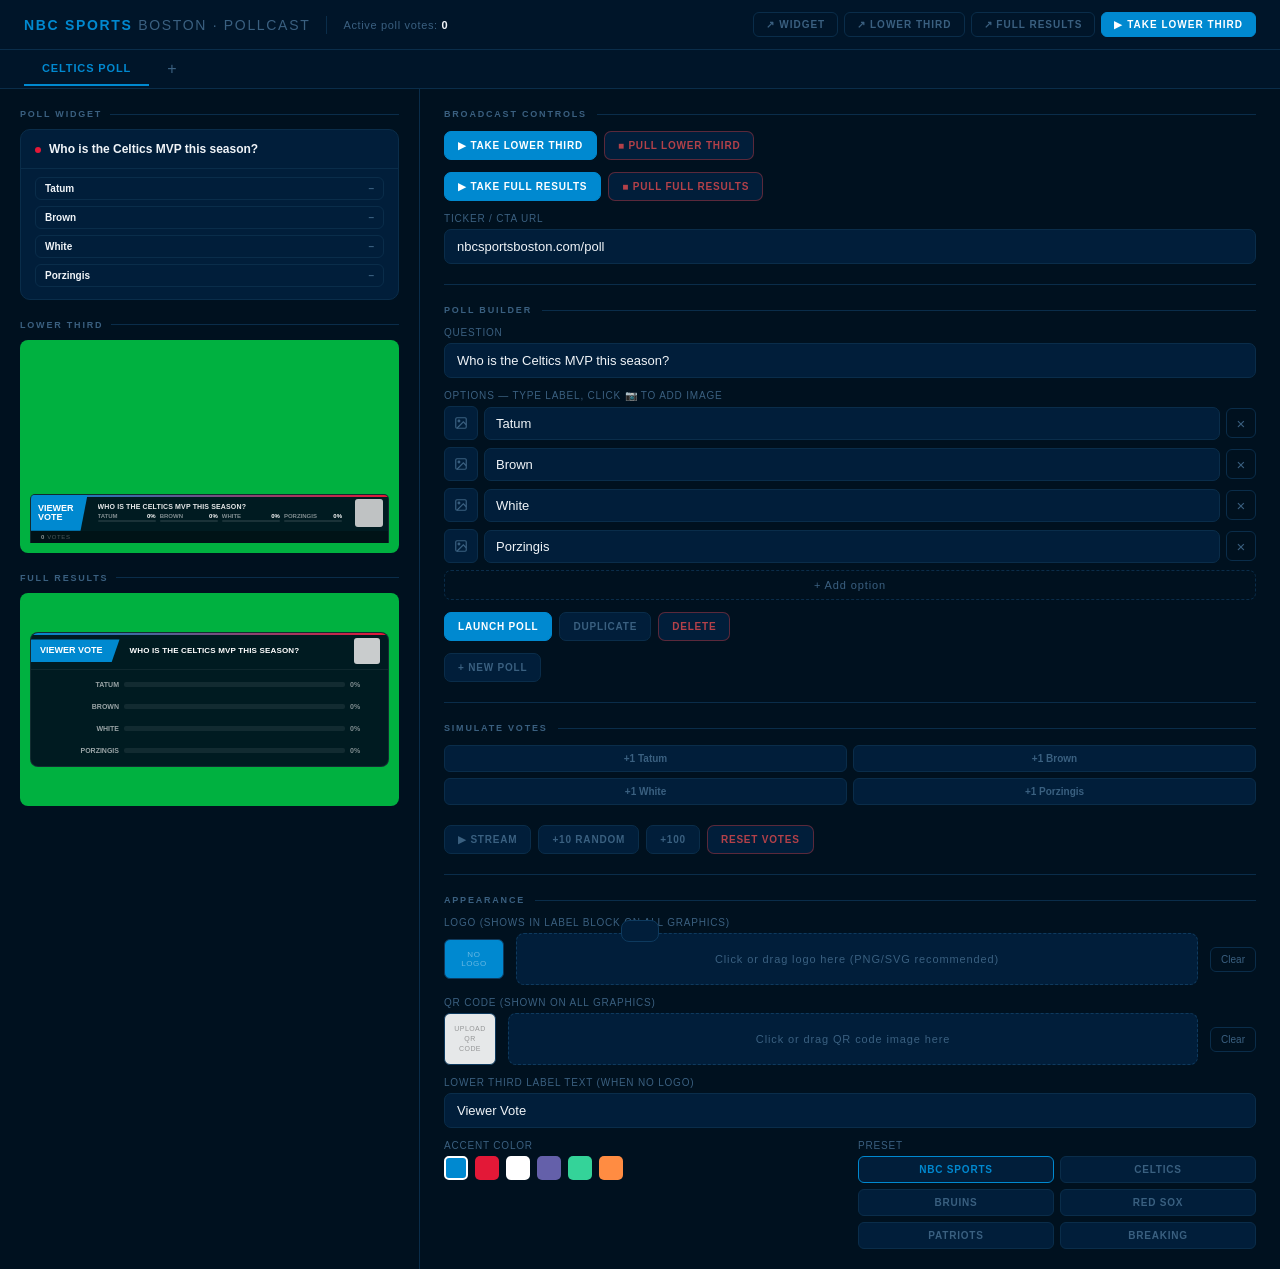
==== index.html @ 7dc041df "Add files via upload" ====
<!DOCTYPE html>
<html lang="en">
<head>
<meta charset="UTF-8">
<meta name="viewport" content="width=device-width, initial-scale=1.0">
<title>NBC Sports Boston — PollCast</title>
<link rel="stylesheet" href="https://use.typekit.net/hpr7qog.css">
<style>
*, *::before, *::after { box-sizing: border-box; margin: 0; padding: 0; }

:root {
  --nbc-blue:  #0089D0;
  --nbc-navy:  #001E3C;
  --nbc-red:   #E31837;
  --bg:        #00111F;
  --surface:   #001529;
  --surface2:  #011e3a;
  --border:    #0a2d4a;
  --border2:   #0e3a5e;
  --muted:     #3a6080;
  --text:      #f0f4f8;
  --font:      'antarctican', sans-serif;
  --glass:     rgba(0,17,31,0.94);
  --accent:    #0089D0;
}

html, body { height: 100%; }
body { font-family: var(--font); background: var(--bg); color: var(--text); min-height: 100vh; }
.view { display: none; }
.view.active { display: flex; }

/* ── KEYFRAMES ─────────────────────────────────────── */
@keyframes blink     { 0%,100%{opacity:1} 50%{opacity:0} }
@keyframes fadeIn    { from{opacity:0;transform:translateY(8px)} to{opacity:1;transform:none} }
@keyframes slideUp   { from{transform:translateY(100%);opacity:0} to{transform:translateY(0);opacity:1} }
@keyframes slideDown { from{transform:translateY(0);opacity:1} to{transform:translateY(110%);opacity:0} }
@keyframes scaleIn   { from{transform:scale(0.92);opacity:0} to{transform:scale(1);opacity:1} }
@keyframes surgeRipple { 0%{opacity:.9} 40%{opacity:.5} 100%{opacity:0} }
@keyframes countFlash  { 0%{color:var(--nbc-blue);transform:scale(1.2)} 100%{color:inherit;transform:scale(1)} }
@keyframes resultSlide { from{transform:translateX(-24px);opacity:0} to{transform:none;opacity:1} }
@keyframes winnerPop   { 0%{transform:scale(1)} 30%{transform:scale(1.03)} 100%{transform:scale(1)} }

/* ═══════════════════════════════════════════
   POLL WIDGET  ?view=poll
═══════════════════════════════════════════ */
#view-poll {
  min-height:100vh; background:var(--bg);
  flex-direction:column; align-items:center; justify-content:center; padding:40px 16px;
}
.poll-card {
  background:var(--surface); border:1px solid var(--border);
  border-radius:16px; width:100%; max-width:520px; overflow:hidden;
  animation:fadeIn .4s ease forwards;
}
.poll-card-header {
  padding:24px 24px 18px; border-bottom:1px solid var(--border);
  display:flex; align-items:flex-start; gap:12px;
}
.poll-live-dot {
  width:8px; height:8px; border-radius:50%; background:var(--nbc-red);
  margin-top:6px; flex-shrink:0; animation:blink 1.4s ease-in-out infinite;
}
.poll-question-text { font-size:19px; font-weight:700; line-height:1.35; flex:1; }
.poll-meta-bar {
  padding:7px 24px; border-bottom:1px solid var(--border);
  display:flex; gap:16px; font-size:11px; color:var(--muted); letter-spacing:.08em; align-items:center;
}
.poll-meta-bar .accent { color:var(--accent); }
.poll-options-list { padding:16px 20px 18px; display:flex; flex-direction:column; gap:9px; }

.poll-option {
  position:relative; border:1.5px solid var(--border); border-radius:10px;
  overflow:hidden; cursor:pointer; transition:border-color .2s,transform .15s; user-select:none;
}
.poll-option:hover:not(.voted) { border-color:#0e3a5e; transform:translateY(-1px); }
.poll-option.selected { border-color:var(--accent); }
.poll-option.winner   { border-color:var(--accent); animation:winnerPop .4s ease; }
.opt-bar { position:absolute; inset:0; width:0%; transition:width .65s cubic-bezier(.34,1.2,.64,1); border-radius:8px; }
.opt-surge-overlay { position:absolute; inset:0; opacity:0; pointer-events:none; border-radius:8px; }
.opt-surge-overlay.fire { animation:surgeRipple .55s ease forwards; background:rgba(0,137,208,.15); }

/* option with image */
.opt-body {
  position:relative; z-index:1; display:flex; align-items:center; gap:11px; padding:10px 14px;
}
.opt-img {
  width:40px; height:40px; border-radius:6px; object-fit:cover; flex-shrink:0;
  border:1px solid rgba(255,255,255,.1);
}
.opt-img-placeholder {
  width:40px; height:40px; border-radius:6px; flex-shrink:0; display:none;
  background:var(--surface2); border:1px dashed var(--border2);
  align-items:center; justify-content:center; font-size:9px; color:var(--muted);
  letter-spacing:.05em; text-transform:uppercase; text-align:center; line-height:1.2;
}
.opt-radio {
  width:17px; height:17px; border-radius:50%; border:2px solid var(--border);
  flex-shrink:0; display:flex; align-items:center; justify-content:center; transition:all .15s;
}
.opt-radio-inner { width:7px; height:7px; border-radius:50%; background:var(--bg); opacity:0; transition:opacity .15s; }
.opt-label { flex:1; font-size:15px; font-weight:600; }
.opt-pct   { font-size:13px; color:var(--muted); min-width:34px; text-align:right; transition:color .3s; font-weight:600; }
.poll-closed-msg { text-align:center; padding:10px 24px 0; font-size:11px; color:var(--nbc-red); letter-spacing:.1em; text-transform:uppercase; font-weight:700; display:none; }
.vote-btn {
  display:block; width:calc(100% - 40px); margin:12px 20px 20px;
  padding:14px; background:var(--nbc-blue); color:#fff; border:none;
  border-radius:10px; font-family:var(--font); font-size:13px; font-weight:800;
  letter-spacing:.1em; text-transform:uppercase; cursor:pointer; transition:opacity .2s,transform .15s;
}
.vote-btn:hover:not(:disabled) { transform:translateY(-1px); opacity:.9; }
.vote-btn:disabled { opacity:.22; cursor:not-allowed; transform:none; }
.vote-conf { text-align:center; padding:0 24px 20px; font-size:12px; color:var(--muted); display:none; letter-spacing:.08em; }

/* QR code block on poll widget */
.poll-qr-block {
  display:flex; align-items:center; gap:14px; padding:14px 20px;
  border-top:1px solid var(--border); margin-top:0;
}
.poll-qr-box {
  width:64px; height:64px; flex-shrink:0; border-radius:8px;
  border:1.5px dashed var(--border2); background:var(--surface2);
  display:flex; align-items:center; justify-content:center; overflow:hidden;
}
.poll-qr-box img { width:100%; height:100%; object-fit:contain; }
.poll-qr-placeholder {
  display:flex; flex-direction:column; align-items:center; justify-content:center; gap:3px;
  font-size:8px; color:var(--muted); letter-spacing:.08em; text-transform:uppercase; text-align:center; line-height:1.3;
}
.poll-qr-placeholder svg { opacity:.35; }
.poll-qr-text { flex:1; }
.poll-qr-cta  { font-size:13px; font-weight:700; color:var(--text); line-height:1.3; }
.poll-qr-url  { font-size:11px; color:var(--muted); margin-top:3px; letter-spacing:.04em; }

/* ═══════════════════════════════════════════
   LOWER THIRD  ?view=lower-third
═══════════════════════════════════════════ */
#view-lower-third {
  width:100vw; height:100vh; background:#00b140;
  flex-direction:column; align-items:stretch; justify-content:flex-end; overflow:hidden;
}
.lt-wrap { padding:0 0 32px; transform:translateY(100%); }
.lt-wrap.visible { animation:slideUp .55s cubic-bezier(.16,1,.3,1) forwards; }
.lt-wrap.hiding  { animation:slideDown .4s cubic-bezier(.7,0,1,.6) forwards; }

.lt-inner {
  margin:0 32px; background:var(--glass);
  border:1px solid rgba(255,255,255,.07); border-bottom:none;
  border-radius:10px 10px 0 0; overflow:hidden; position:relative;
}
.lt-inner::before {
  content:''; position:absolute; top:0; left:0; right:0; height:3px;
  background:linear-gradient(90deg,var(--nbc-blue),var(--nbc-red));
}

/* LT layout: label | content | QR */
.lt-body { display:grid; grid-template-columns:auto 1fr auto; }

.lt-label-col {
  background:var(--nbc-blue); padding:14px 20px;
  display:flex; flex-direction:column; justify-content:center; align-items:center;
  min-width:120px;
  clip-path:polygon(0 0,100% 0,calc(100% - 16px) 100%,0 100%);
  padding-right:34px;
}
.lt-logo-img { max-width:80px; max-height:44px; object-fit:contain; display:none; }
.lt-logo-text {
  display:flex; flex-direction:column; align-items:flex-start;
}
.lt-eyebrow { font-size:9px; font-weight:700; letter-spacing:.22em; text-transform:uppercase; color:rgba(255,255,255,.6); line-height:1; margin-bottom:4px; }
.lt-keyword { font-size:20px; font-weight:900; color:#fff; line-height:1; text-transform:uppercase; letter-spacing:.02em; }
.lt-livepill {
  background:var(--nbc-red); color:#fff; font-size:8px; font-weight:800;
  letter-spacing:.2em; padding:3px 7px; border-radius:3px; margin-top:6px;
  display:inline-flex; align-items:center; gap:4px;
}
.lt-livepill-dot { width:5px; height:5px; background:#fff; border-radius:50%; animation:blink 1.1s step-end infinite; }

.lt-content-col {
  padding:12px 16px 10px 22px; display:flex; flex-direction:column; justify-content:center; gap:6px; min-width:0;
}
.lt-q {
  font-size:15px; font-weight:700; color:rgba(255,255,255,.95);
  text-transform:uppercase; letter-spacing:.03em;
  white-space:nowrap; overflow:hidden; text-overflow:ellipsis; line-height:1.1;
}

/* options with images in lower third */
.lt-options-row { display:flex; gap:8px; align-items:flex-end; }
.lt-opt-item { flex:1; min-width:0; display:flex; flex-direction:column; gap:3px; }
.lt-opt-img-wrap {
  display:flex; align-items:center; gap:6px; margin-bottom:2px;
}
.lt-opt-img {
  width:28px; height:28px; border-radius:4px; object-fit:cover; flex-shrink:0;
  border:1px solid rgba(255,255,255,.15); display:none;
}
.lt-bar-meta-row { display:flex; justify-content:space-between; align-items:baseline; gap:3px; }
.lt-bar-lbl { font-size:11px; font-weight:600; color:rgba(255,255,255,.6); text-transform:uppercase; letter-spacing:.05em; white-space:nowrap; overflow:hidden; text-overflow:ellipsis; flex:1; }
.lt-bar-pct { font-size:13px; font-weight:800; color:#fff; transition:color .3s; white-space:nowrap; }
.lt-opt-item.leader .lt-bar-pct { color:var(--accent); }
.lt-opt-item.leader .lt-bar-lbl { color:rgba(255,255,255,.92); }
.lt-opt-item.surging .lt-bar-pct { animation:countFlash .4s ease; }
.lt-track { height:4px; background:rgba(255,255,255,.1); border-radius:2px; overflow:hidden; }
.lt-fill  { height:100%; border-radius:2px; transition:width .65s cubic-bezier(.34,1.56,.64,1); width:0%; }

/* QR column in lower third */
.lt-qr-col {
  display:flex; align-items:center; justify-content:center;
  padding:10px 14px 10px 8px; flex-shrink:0;
}
.lt-qr-box {
  width:62px; height:62px; border-radius:6px; overflow:hidden;
  background:rgba(255,255,255,.9); border:2px solid rgba(255,255,255,.2);
  display:flex; align-items:center; justify-content:center;
}
.lt-qr-box img { width:100%; height:100%; object-fit:contain; }
.lt-qr-placeholder {
  width:100%; height:100%; display:flex; flex-direction:column;
  align-items:center; justify-content:center; gap:2px;
  font-size:7px; color:rgba(0,0,0,.4); letter-spacing:.06em;
  text-transform:uppercase; text-align:center;
}
.lt-qr-placeholder svg { opacity:.4; }

.lt-footer {
  background:rgba(0,0,0,.3); padding:5px 14px 5px 22px;
  display:flex; justify-content:space-between; align-items:center;
}
.lt-vote-ct { font-size:10px; color:rgba(255,255,255,.35); letter-spacing:.12em; text-transform:uppercase; }
.lt-vote-ct strong { color:rgba(255,255,255,.65); transition:all .2s; }
.lt-vote-ct strong.flash { animation:countFlash .4s ease; }
.lt-ticker-txt { font-size:10px; color:rgba(255,255,255,.28); letter-spacing:.1em; text-transform:uppercase; }

/* ═══════════════════════════════════════════
   FULLSCREEN RESULTS  ?view=results
═══════════════════════════════════════════ */
#view-results {
  width:100vw; height:100vh; background:#00b140;
  flex-direction:column; align-items:stretch; justify-content:center; overflow:hidden;
}
.fs-wrap { padding:0 48px; opacity:0; }
.fs-wrap.visible { animation:scaleIn .6s cubic-bezier(.16,1,.3,1) .2s forwards; }
.fs-wrap.hiding  { animation:slideDown .45s cubic-bezier(.7,0,1,.6) forwards; }
.fs-inner {
  background:var(--glass); border:1px solid rgba(255,255,255,.08);
  border-radius:14px; overflow:hidden; position:relative;
}
.fs-inner::before {
  content:''; position:absolute; top:0; left:0; right:0; height:4px;
  background:linear-gradient(90deg,var(--nbc-blue),var(--nbc-red));
}
.fs-header {
  display:grid; grid-template-columns:auto 1fr auto auto;
  align-items:center; border-bottom:1px solid rgba(255,255,255,.07);
}
.fs-badge {
  background:var(--nbc-blue); padding:18px 24px;
  clip-path:polygon(0 0,100% 0,calc(100% - 20px) 100%,0 100%);
  padding-right:44px; display:flex; flex-direction:column; align-items:center; justify-content:center;
  min-width:110px;
}
.fs-badge-logo { max-width:80px; max-height:40px; object-fit:contain; display:none; }
.fs-badge-text { display:flex; flex-direction:column; }
.fs-badge-eyebrow { font-size:10px; font-weight:700; letter-spacing:.22em; text-transform:uppercase; color:rgba(255,255,255,.6); margin-bottom:4px; }
.fs-badge-kw { font-size:26px; font-weight:900; color:#fff; line-height:1; text-transform:uppercase; }
.fs-question-wrap { padding:16px 24px 16px 28px; }
.fs-question { font-size:22px; font-weight:800; color:#fff; text-transform:uppercase; letter-spacing:.02em; line-height:1.2; }
.fs-sub { font-size:11px; color:rgba(255,255,255,.35); margin-top:5px; letter-spacing:.12em; text-transform:uppercase; }
.fs-votes-badge {
  margin:0 16px; text-align:center; background:rgba(255,255,255,.05);
  border:1px solid rgba(255,255,255,.08); border-radius:10px; padding:12px 18px;
}
.fs-votes-num { font-size:30px; font-weight:900; color:var(--accent); line-height:1; }
.fs-votes-lbl { font-size:9px; color:rgba(255,255,255,.35); letter-spacing:.18em; text-transform:uppercase; margin-top:3px; }

/* QR in fullscreen results */
.fs-qr-block {
  display:flex; flex-direction:column; align-items:center; justify-content:center;
  gap:6px; padding:12px 20px 12px 8px;
}
.fs-qr-box {
  width:72px; height:72px; border-radius:8px; overflow:hidden;
  background:rgba(255,255,255,.92); border:2px solid rgba(255,255,255,.2);
  display:flex; align-items:center; justify-content:center;
}
.fs-qr-box img { width:100%; height:100%; object-fit:contain; }
.fs-qr-placeholder {
  width:100%; height:100%; display:flex; flex-direction:column;
  align-items:center; justify-content:center; gap:3px;
  font-size:7px; color:rgba(0,0,0,.4); letter-spacing:.06em;
  text-transform:uppercase; text-align:center;
}
.fs-qr-lbl { font-size:9px; color:rgba(255,255,255,.3); letter-spacing:.1em; text-transform:uppercase; }

.fs-results { padding:20px 28px 24px; display:flex; flex-direction:column; gap:12px; }
.fs-row {
  display:grid; grid-template-columns:36px 160px 1fr 68px;
  align-items:center; gap:14px; animation:resultSlide .4s ease both;
}
.fs-row:nth-child(1){animation-delay:.05s} .fs-row:nth-child(2){animation-delay:.12s}
.fs-row:nth-child(3){animation-delay:.19s} .fs-row:nth-child(4){animation-delay:.26s}
.fs-row:nth-child(5){animation-delay:.33s}
.fs-opt-img {
  width:36px; height:36px; border-radius:6px; object-fit:cover;
  border:1px solid rgba(255,255,255,.15); display:none;
}
.fs-opt-img-placeholder {
  width:36px; height:36px; border-radius:6px; background:rgba(255,255,255,.05);
  border:1px dashed rgba(255,255,255,.1); display:none;
}
.fs-row-label {
  font-size:15px; font-weight:700; color:rgba(255,255,255,.7);
  text-transform:uppercase; letter-spacing:.04em; text-align:right;
  white-space:nowrap; overflow:hidden; text-overflow:ellipsis; transition:color .3s;
}
.fs-row.winner .fs-row-label { color:#fff; }
.fs-bar-track { height:14px; background:rgba(255,255,255,.07); border-radius:4px; overflow:hidden; }
.fs-bar-fill {
  height:100%; border-radius:4px;
  transition:width .9s cubic-bezier(.34,1.1,.64,1); width:0%; position:relative;
}
.fs-bar-fill::after { content:''; position:absolute; right:0; top:0; bottom:0; width:3px; background:rgba(255,255,255,.4); border-radius:0 4px 4px 0; }
.fs-row.winner .fs-bar-fill { box-shadow:0 0 14px rgba(0,137,208,.4); }
.fs-pct { font-size:22px; font-weight:900; color:rgba(255,255,255,.5); text-align:right; transition:color .3s; }
.fs-row.winner .fs-pct { color:var(--accent); }
.fs-winner-crown { display:none; font-size:10px; font-weight:800; letter-spacing:.12em; text-transform:uppercase; color:var(--accent); margin-left:6px; vertical-align:middle; }
.fs-row.winner .fs-winner-crown { display:inline; }
.fs-footer {
  background:rgba(0,0,0,.3); padding:8px 28px;
  display:flex; align-items:center; justify-content:space-between;
}
.fs-ticker { font-size:10px; color:rgba(255,255,255,.28); letter-spacing:.12em; text-transform:uppercase; }
.fs-status.live { font-size:10px; color:rgba(255,60,60,.7); display:flex; align-items:center; gap:5px; letter-spacing:.1em; text-transform:uppercase; }
.fs-status-dot { width:5px; height:5px; background:var(--nbc-red); border-radius:50%; animation:blink 1.1s step-end infinite; }

/* ═══════════════════════════════════════════
   DASHBOARD
═══════════════════════════════════════════ */
#view-dashboard { flex-direction:column; min-height:100vh; background:var(--bg); }

.dash-nav {
  background:var(--surface); border-bottom:1px solid var(--border);
  padding:0 24px; display:flex; align-items:center; gap:16px;
  height:50px; position:sticky; top:0; z-index:50; flex-shrink:0;
}
.dash-logo { font-size:14px; font-weight:900; letter-spacing:.12em; text-transform:uppercase; color:var(--accent); }
.dash-logo span { color:var(--muted); font-weight:400; }
.dash-sep { width:1px; height:18px; background:var(--border); }
.dash-votecount { font-size:11px; color:var(--muted); letter-spacing:.06em; }
.dash-votecount strong { color:var(--text); }
.nav-r { margin-left:auto; display:flex; gap:6px; align-items:center; }
.nb {
  padding:6px 12px; border-radius:6px; font-size:10px; font-weight:700;
  letter-spacing:.1em; text-transform:uppercase; border:1px solid var(--border);
  color:var(--muted); cursor:pointer; background:none; font-family:var(--font); transition:all .18s;
}
.nb:hover { color:var(--text); border-color:var(--border2); background:var(--surface2); }
.nb.go { background:var(--nbc-blue); border-color:var(--nbc-blue); color:#fff; }
.nb.go:hover { opacity:.88; }
.nb.danger { border-color:rgba(255,60,60,.3); color:rgba(255,80,80,.7); }
.nb.danger:hover { border-color:var(--nbc-red); color:var(--nbc-red); background:rgba(255,60,60,.07); }

.poll-switcher {
  background:var(--surface); border-bottom:1px solid var(--border);
  padding:0 24px; display:flex; align-items:center; flex-shrink:0; overflow-x:auto;
}
.poll-tab {
  padding:10px 18px; font-size:11px; font-weight:700; letter-spacing:.08em;
  text-transform:uppercase; color:var(--muted); cursor:pointer;
  border-bottom:2px solid transparent; white-space:nowrap; transition:color .18s,border-color .18s;
  background:none; border-top:none; border-left:none; border-right:none; font-family:var(--font);
}
.poll-tab:hover { color:var(--text); }
.poll-tab.active { color:var(--accent); border-bottom-color:var(--accent); }
.poll-tab.on-air { color:var(--nbc-red); border-bottom-color:var(--nbc-red); }
.poll-tab.on-air::before { content:'● '; font-size:8px; }
.add-poll-tab {
  padding:10px 14px; font-size:16px; color:var(--muted); cursor:pointer;
  background:none; border:none; font-family:var(--font); transition:color .18s; margin-left:4px;
}
.add-poll-tab:hover { color:var(--accent); }

.dash-body { display:flex; flex:1; overflow:hidden; }

/* previews sidebar */
.dash-previews {
  width:420px; flex-shrink:0; border-right:1px solid var(--border);
  display:flex; flex-direction:column; overflow-y:auto; padding:20px; gap:20px;
}
.preview-block { display:flex; flex-direction:column; gap:10px; }
.preview-lbl {
  font-size:9px; font-weight:700; letter-spacing:.2em; text-transform:uppercase;
  color:var(--muted); display:flex; align-items:center; gap:8px;
}
.preview-lbl::after { content:''; flex:1; height:1px; background:var(--border); }
.onair-badge {
  font-size:8px; font-weight:800; letter-spacing:.15em; color:var(--nbc-red);
  border:1px solid rgba(255,60,60,.4); border-radius:3px; padding:2px 5px; display:none;
}
.onair-badge.show { display:inline; animation:blink 1.2s step-end infinite; }

/* mini poll */
.mini-poll { background:var(--surface2); border:1px solid var(--border); border-radius:10px; overflow:hidden; }
.mini-poll-header { padding:12px 14px 10px; border-bottom:1px solid var(--border); display:flex; gap:8px; align-items:flex-start; }
.mini-live-dot { width:6px; height:6px; background:var(--nbc-red); border-radius:50%; margin-top:5px; flex-shrink:0; animation:blink 1.4s ease-in-out infinite; }
.mini-q { font-size:12px; font-weight:700; line-height:1.3; }
.mini-options { padding:8px 14px 12px; display:flex; flex-direction:column; gap:6px; }
.mini-opt { position:relative; border:1px solid var(--border); border-radius:6px; overflow:hidden; }
.mini-opt-bar { position:absolute; inset:0; transition:width .65s cubic-bezier(.34,1.2,.64,1); width:0%; border-radius:5px; }
.mini-opt-body { position:relative; z-index:1; display:flex; align-items:center; gap:7px; padding:5px 9px; font-size:10px; font-weight:600; }
.mini-opt-img { width:20px; height:20px; border-radius:3px; object-fit:cover; flex-shrink:0; border:1px solid rgba(255,255,255,.1); display:none; }
.mini-opt-pct { color:var(--muted); font-size:10px; margin-left:auto; }
.mini-opt.leader { border-color:var(--accent); }
.mini-opt.leader .mini-opt-pct { color:var(--accent); }

/* mini lower third */
.lt-preview-frame { aspect-ratio:16/9; background:#00b140; border-radius:8px; overflow:hidden; position:relative; }
.lt-preview-inner { position:absolute; bottom:0; left:0; right:0; padding:0 0 10px; }
.lt-mini-inner { margin:0 10px; background:var(--glass); border:1px solid rgba(255,255,255,.07); border-bottom:none; border-radius:5px 5px 0 0; overflow:hidden; position:relative; }
.lt-mini-inner::before { content:''; position:absolute; top:0; left:0; right:0; height:2px; background:linear-gradient(90deg,var(--nbc-blue),var(--nbc-red)); }
.lt-mini-body { display:grid; grid-template-columns:auto 1fr auto; }
.lt-mini-label {
  background:var(--nbc-blue); padding:5px 7px;
  display:flex; align-items:center; justify-content:center;
  min-width:52px; clip-path:polygon(0 0,100% 0,calc(100% - 7px) 100%,0 100%); padding-right:14px;
}
.lt-mini-logo { max-width:38px; max-height:24px; object-fit:contain; display:none; }
.lt-mini-kw  { font-size:9px; font-weight:900; color:#fff; text-transform:uppercase; line-height:1; }
.lt-mini-content { padding:5px 8px 5px 10px; display:flex; flex-direction:column; gap:3px; justify-content:center; min-width:0; }
.lt-mini-q { font-size:7px; font-weight:700; color:rgba(255,255,255,.9); text-transform:uppercase; letter-spacing:.02em; white-space:nowrap; overflow:hidden; text-overflow:ellipsis; }
.lt-mini-bars { display:flex; gap:4px; }
.lt-mini-bar-item { flex:1; min-width:0; display:flex; flex-direction:column; gap:1px; }
.lt-mini-bar-row { display:flex; justify-content:space-between; font-size:6px; font-weight:600; }
.lt-mini-bar-lbl { color:rgba(255,255,255,.5); text-transform:uppercase; overflow:hidden; text-overflow:ellipsis; white-space:nowrap; }
.lt-mini-bar-pct { color:#fff; }
.lt-mini-bar-item.leader .lt-mini-bar-pct { color:var(--accent); }
.lt-mini-track { height:2px; background:rgba(255,255,255,.1); border-radius:1px; overflow:hidden; }
.lt-mini-fill  { height:100%; border-radius:1px; transition:width .65s cubic-bezier(.34,1.2,.64,1); width:0%; }
.lt-mini-qr { padding:4px 5px; display:flex; align-items:center; justify-content:center; }
.lt-mini-qr-box { width:28px; height:28px; border-radius:3px; background:rgba(255,255,255,.85); display:flex; align-items:center; justify-content:center; overflow:hidden; }
.lt-mini-qr-box img { width:100%; height:100%; object-fit:contain; }
.lt-mini-qr-ph { width:100%; height:100%; background:rgba(0,0,0,.15); display:flex; align-items:center; justify-content:center; }
.lt-mini-footer { background:rgba(0,0,0,.3); padding:3px 8px 3px 10px; display:flex; justify-content:space-between; }
.lt-mini-vct { font-size:6px; color:rgba(255,255,255,.3); letter-spacing:.1em; text-transform:uppercase; }
.lt-mini-vct strong { color:rgba(255,255,255,.55); }

/* mini fullscreen */
.fs-preview-frame { aspect-ratio:16/9; background:#00b140; border-radius:8px; overflow:hidden; position:relative; display:flex; align-items:center; justify-content:center; }
.fs-mini-inner { width:calc(100% - 20px); background:var(--glass); border:1px solid rgba(255,255,255,.08); border-radius:8px; overflow:hidden; position:relative; }
.fs-mini-inner::before { content:''; position:absolute; top:0; left:0; right:0; height:2px; background:linear-gradient(90deg,var(--nbc-blue),var(--nbc-red)); }
.fs-mini-header { display:flex; align-items:center; border-bottom:1px solid rgba(255,255,255,.06); }
.fs-mini-badge { background:var(--nbc-blue); padding:7px 9px; clip-path:polygon(0 0,100% 0,calc(100% - 8px) 100%,0 100%); padding-right:17px; flex-shrink:0; display:flex; align-items:center; justify-content:center; min-width:44px; }
.fs-mini-logo { max-width:32px; max-height:18px; object-fit:contain; display:none; }
.fs-mini-badge-kw { font-size:9px; font-weight:900; color:#fff; text-transform:uppercase; line-height:1; }
.fs-mini-q { font-size:8px; font-weight:700; color:#fff; padding:0 10px; text-transform:uppercase; letter-spacing:.02em; white-space:nowrap; overflow:hidden; text-overflow:ellipsis; flex:1; }
.fs-mini-qr { padding:5px 8px 5px 4px; display:flex; align-items:center; justify-content:center; }
.fs-mini-qr-box { width:26px; height:26px; border-radius:3px; background:rgba(255,255,255,.88); display:flex; align-items:center; justify-content:center; overflow:hidden; }
.fs-mini-qr-box img { width:100%; height:100%; object-fit:contain; }
.fs-mini-qr-ph { width:100%; height:100%; background:rgba(0,0,0,.15); }
.fs-mini-rows { padding:6px 10px; display:flex; flex-direction:column; gap:4px; }
.fs-mini-row { display:grid; grid-template-columns:18px 55px 1fr 28px; gap:5px; align-items:center; }
.fs-mini-img { width:18px; height:18px; border-radius:2px; object-fit:cover; border:1px solid rgba(255,255,255,.1); display:none; }
.fs-mini-img-ph { width:18px; height:18px; }
.fs-mini-lbl { font-size:7px; font-weight:700; color:rgba(255,255,255,.6); text-transform:uppercase; text-align:right; overflow:hidden; text-overflow:ellipsis; white-space:nowrap; }
.fs-mini-track { height:5px; background:rgba(255,255,255,.07); border-radius:2px; overflow:hidden; }
.fs-mini-fill  { height:100%; border-radius:2px; transition:width .7s cubic-bezier(.34,1.1,.64,1); width:0%; }
.fs-mini-pct   { font-size:7px; font-weight:800; color:rgba(255,255,255,.5); }
.fs-mini-row.winner .fs-mini-pct { color:var(--accent); }
.fs-mini-row.winner .fs-mini-lbl { color:#fff; }

/* controls */
.dash-controls { flex:1; overflow-y:auto; padding:20px 24px; display:flex; flex-direction:column; gap:20px; }
.ctrl-section { display:flex; flex-direction:column; gap:12px; }
.ctrl-heading {
  font-size:9px; font-weight:700; letter-spacing:.2em; text-transform:uppercase;
  color:var(--muted); display:flex; align-items:center; gap:10px;
}
.ctrl-heading::after { content:''; flex:1; height:1px; background:var(--border); }
.ctrl-label { font-size:10px; color:var(--muted); letter-spacing:.08em; text-transform:uppercase; margin-bottom:5px; display:block; }
.ctrl-input {
  width:100%; background:var(--surface2); border:1px solid var(--border);
  border-radius:7px; color:var(--text); font-family:var(--font); font-size:13px;
  padding:9px 12px; outline:none; transition:border-color .2s;
}
.ctrl-input:focus { border-color:var(--accent); }
.cb {
  padding:8px 13px; border-radius:7px; border:1px solid var(--border);
  background:var(--surface2); color:var(--muted); font-family:var(--font);
  font-size:10px; font-weight:700; letter-spacing:.08em; text-transform:uppercase;
  cursor:pointer; transition:all .18s; white-space:nowrap;
}
.cb:hover { border-color:var(--border2); color:var(--text); background:var(--surface); }
.cb.go   { background:var(--nbc-blue); border-color:var(--nbc-blue); color:#fff; }
.cb.go:hover { opacity:.88; }
.cb.pull { border-color:rgba(255,60,60,.35); color:rgba(255,80,80,.7); }
.cb.pull:hover { border-color:var(--nbc-red); color:var(--nbc-red); background:rgba(255,60,60,.07); }
.cb.active { border-color:var(--nbc-blue); color:var(--nbc-blue); background:rgba(0,137,208,.08); }
.btn-row { display:flex; gap:7px; flex-wrap:wrap; align-items:center; }

/* option builder rows with image upload */
.opt-builder-list { display:flex; flex-direction:column; gap:7px; margin-bottom:7px; }
.opt-row { display:flex; gap:6px; align-items:center; }
.opt-row input { flex:1; background:var(--surface2); border:1px solid var(--border); border-radius:7px; color:var(--text); font-family:var(--font); font-size:13px; padding:8px 11px; outline:none; transition:border-color .2s; }
.opt-row input:focus { border-color:var(--accent); }

/* image upload button per option */
.opt-img-upload-btn {
  width:34px; height:34px; border-radius:6px; border:1px solid var(--border);
  background:var(--surface2); cursor:pointer; display:flex; align-items:center; justify-content:center;
  position:relative; flex-shrink:0; transition:border-color .18s;
  overflow:hidden;
}
.opt-img-upload-btn:hover { border-color:var(--nbc-blue); }
.opt-img-upload-btn input[type=file] { position:absolute; inset:0; opacity:0; cursor:pointer; width:100%; height:100%; }
.opt-img-upload-btn .thumb { width:100%; height:100%; object-fit:cover; border-radius:5px; display:none; }
.opt-img-upload-btn svg { flex-shrink:0; }

.del-btn { width:30px; height:30px; background:none; border:1px solid var(--border); border-radius:6px; color:var(--muted); cursor:pointer; font-size:15px; transition:all .18s; flex-shrink:0; }
.del-btn:hover { color:var(--nbc-red); border-color:var(--nbc-red); }
.add-opt-btn { width:100%; background:none; border:1px dashed var(--border); border-radius:7px; color:var(--muted); font-family:var(--font); font-size:11px; letter-spacing:.08em; padding:8px; cursor:pointer; transition:all .18s; }
.add-opt-btn:hover { border-color:var(--accent); color:var(--accent); }

/* Logo upload */
.logo-upload-area {
  display:flex; align-items:center; gap:12px;
}
.logo-drop-zone {
  flex:1; height:52px; border-radius:8px; border:1.5px dashed var(--border2);
  background:var(--surface2); display:flex; align-items:center; justify-content:center;
  gap:8px; cursor:pointer; position:relative; transition:border-color .2s; overflow:hidden;
}
.logo-drop-zone:hover { border-color:var(--nbc-blue); }
.logo-drop-zone input[type=file] { position:absolute; inset:0; opacity:0; cursor:pointer; }
.logo-drop-zone span { font-size:11px; color:var(--muted); letter-spacing:.08em; pointer-events:none; }
.logo-preview {
  width:60px; height:40px; border-radius:6px; background:var(--nbc-blue);
  display:flex; align-items:center; justify-content:center; flex-shrink:0; overflow:hidden;
  border:1px solid var(--border2);
}
.logo-preview img { max-width:56px; max-height:36px; object-fit:contain; display:none; }
.logo-preview-ph { font-size:8px; color:rgba(255,255,255,.4); letter-spacing:.08em; text-transform:uppercase; text-align:center; }
.logo-clear-btn { padding:6px 10px; border-radius:6px; border:1px solid var(--border); background:none; color:var(--muted); font-family:var(--font); font-size:10px; cursor:pointer; transition:all .18s; white-space:nowrap; }
.logo-clear-btn:hover { color:var(--nbc-red); border-color:var(--nbc-red); }

/* QR upload */
.qr-upload-area { display:flex; align-items:center; gap:12px; }
.qr-drop-zone {
  flex:1; height:52px; border-radius:8px; border:1.5px dashed var(--border2);
  background:var(--surface2); display:flex; align-items:center; justify-content:center;
  gap:8px; cursor:pointer; position:relative; transition:border-color .2s; overflow:hidden;
}
.qr-drop-zone:hover { border-color:var(--nbc-blue); }
.qr-drop-zone input[type=file] { position:absolute; inset:0; opacity:0; cursor:pointer; }
.qr-drop-zone span { font-size:11px; color:var(--muted); letter-spacing:.08em; pointer-events:none; }
.qr-preview {
  width:52px; height:52px; border-radius:6px; background:rgba(255,255,255,.9);
  display:flex; align-items:center; justify-content:center; flex-shrink:0; overflow:hidden;
  border:1px solid var(--border2);
}
.qr-preview img { width:100%; height:100%; object-fit:contain; display:none; }
.qr-preview-ph { font-size:7px; color:rgba(0,0,0,.35); letter-spacing:.06em; text-transform:uppercase; text-align:center; line-height:1.4; }
.qr-clear-btn { padding:6px 10px; border-radius:6px; border:1px solid var(--border); background:none; color:var(--muted); font-family:var(--font); font-size:10px; cursor:pointer; transition:all .18s; white-space:nowrap; }
.qr-clear-btn:hover { color:var(--nbc-red); border-color:var(--nbc-red); }

.sim-grid { display:grid; grid-template-columns:1fr 1fr; gap:6px; margin-bottom:8px; }
.sim-btn { padding:7px 9px; border-radius:6px; border:1px solid var(--border); background:var(--surface2); color:var(--muted); font-family:var(--font); font-size:10px; font-weight:600; cursor:pointer; transition:all .18s; text-align:center; overflow:hidden; text-overflow:ellipsis; white-space:nowrap; }
.sim-btn:hover { border-color:var(--accent); color:var(--accent); background:rgba(0,137,208,.05); }

.swatch-row { display:flex; gap:7px; flex-wrap:wrap; }
.swatch { width:24px; height:24px; border-radius:5px; cursor:pointer; border:2px solid transparent; transition:transform .15s,border-color .15s; flex-shrink:0; }
.swatch:hover { transform:scale(1.18); }
.swatch.active { border-color:#fff; }

.preset-grid { display:grid; grid-template-columns:1fr 1fr; gap:6px; }
.preset-btn { padding:7px 10px; border-radius:6px; border:1px solid var(--border); background:var(--surface2); color:var(--muted); font-family:var(--font); font-size:10px; font-weight:700; letter-spacing:.08em; text-transform:uppercase; cursor:pointer; transition:all .18s; }
.preset-btn:hover { border-color:var(--border2); color:var(--text); }
.preset-btn.active { border-color:var(--accent); color:var(--accent); }

.divider { height:1px; background:var(--border); }

.toast {
  position:fixed; bottom:18px; left:50%;
  transform:translateX(-50%) translateY(60px);
  background:var(--surface2); border:1px solid var(--border2);
  border-radius:8px; padding:10px 18px; font-size:12px; color:var(--accent);
  letter-spacing:.08em; transition:transform .3s cubic-bezier(.34,1.56,.64,1);
  z-index:999; pointer-events:none;
}
.toast.show { transform:translateX(-50%) translateY(0); }
</style>
</head>
<body>

<!-- ═══════════════════════════
     POLL WIDGET  ?view=poll
════════════════════════════ -->
<div id="view-poll" class="view">
  <div class="poll-card">
    <div class="poll-card-header">
      <div class="poll-live-dot"></div>
      <div class="poll-question-text" id="pw-question">Loading…</div>
    </div>
    <div class="poll-meta-bar">
      Votes: <span class="accent" id="pw-total">0</span>
    </div>
    <div class="poll-closed-msg" id="pw-closed">⬛ Poll closed</div>
    <div class="poll-options-list" id="pw-options"></div>
    <button class="vote-btn" id="pw-btn" onclick="castVote()" disabled>Select an option</button>
    <div class="vote-conf" id="pw-conf">✓ Vote recorded — results updating live</div>
    <div class="poll-qr-block" id="pw-qr-block">
      <div class="poll-qr-box" id="pw-qr-box">
        <div class="poll-qr-placeholder">
          <svg width="24" height="24" viewBox="0 0 24 24" fill="none" stroke="currentColor" stroke-width="1.5"><rect x="3" y="3" width="7" height="7"/><rect x="14" y="3" width="7" height="7"/><rect x="3" y="14" width="7" height="7"/><rect x="5" y="5" width="3" height="3" fill="currentColor" stroke="none"/><rect x="16" y="5" width="3" height="3" fill="currentColor" stroke="none"/><rect x="5" y="16" width="3" height="3" fill="currentColor" stroke="none"/><path d="M14 14h3v3h-3zM17 17h3v3h-3zM14 17v3"/></svg>
          Scan<br>to vote
        </div>
      </div>
      <div class="poll-qr-text">
        <div class="poll-qr-cta">Scan to cast your vote</div>
        <div class="poll-qr-url" id="pw-qr-url">nbcsportsboston.com/poll</div>
      </div>
    </div>
  </div>
</div>

<!-- ═══════════════════════════
     LOWER THIRD  ?view=lower-third
════════════════════════════ -->
<div id="view-lower-third" class="view">
  <div class="lt-wrap" id="lt-wrap">
    <div class="lt-inner">
      <div class="lt-body">
        <div class="lt-label-col">
          <img class="lt-logo-img" id="lt-logo-img" src="" alt="logo">
          <div class="lt-logo-text" id="lt-logo-text">
            <div class="lt-eyebrow">Live Poll</div>
            <div class="lt-keyword" id="lt-keyword">Viewer<br>Vote</div>
            <div class="lt-livepill"><span class="lt-livepill-dot"></span>Live</div>
          </div>
        </div>
        <div class="lt-content-col">
          <div class="lt-q" id="lt-question">—</div>
          <div class="lt-options-row" id="lt-bars"></div>
        </div>
        <div class="lt-qr-col">
          <div class="lt-qr-box" id="lt-qr-box">
            <div class="lt-qr-placeholder" id="lt-qr-placeholder">
              <svg width="20" height="20" viewBox="0 0 24 24" fill="none" stroke="currentColor" stroke-width="1.5"><rect x="3" y="3" width="7" height="7"/><rect x="14" y="3" width="7" height="7"/><rect x="3" y="14" width="7" height="7"/><rect x="5" y="5" width="3" height="3" fill="currentColor" stroke="none"/><rect x="16" y="5" width="3" height="3" fill="currentColor" stroke="none"/><rect x="5" y="16" width="3" height="3" fill="currentColor" stroke="none"/><path d="M14 14h3v3h-3zM17 17h3v3h-3zM14 17v3"/></svg>
              QR
            </div>
          </div>
        </div>
      </div>
      <div class="lt-footer">
        <div class="lt-vote-ct"><strong id="lt-votecount">0</strong> votes · live</div>
        <div class="lt-ticker-txt" id="lt-ticker">nbcsportsboston.com/poll</div>
      </div>
    </div>
  </div>
</div>

<!-- ═══════════════════════════
     FULLSCREEN RESULTS  ?view=results
════════════════════════════ -->
<div id="view-results" class="view">
  <div class="fs-wrap" id="fs-wrap">
    <div class="fs-inner">
      <div class="fs-header">
        <div class="fs-badge">
          <img class="fs-badge-logo" id="fs-badge-logo" src="" alt="logo">
          <div class="fs-badge-text" id="fs-badge-text">
            <div class="fs-badge-eyebrow">Results</div>
            <div class="fs-badge-kw" id="fs-keyword">Viewer<br>Vote</div>
          </div>
        </div>
        <div class="fs-question-wrap">
          <div class="fs-question" id="fs-question">—</div>
          <div class="fs-sub" id="fs-sub">0 total votes</div>
        </div>
        <div class="fs-votes-badge">
          <div class="fs-votes-num" id="fs-votes-num">0</div>
          <div class="fs-votes-lbl">Total Votes</div>
        </div>
        <div class="fs-qr-block">
          <div class="fs-qr-box" id="fs-qr-box">
            <div class="fs-qr-placeholder" id="fs-qr-placeholder">
              <svg width="22" height="22" viewBox="0 0 24 24" fill="none" stroke="currentColor" stroke-width="1.5"><rect x="3" y="3" width="7" height="7"/><rect x="14" y="3" width="7" height="7"/><rect x="3" y="14" width="7" height="7"/><rect x="5" y="5" width="3" height="3" fill="currentColor" stroke="none"/><rect x="16" y="5" width="3" height="3" fill="currentColor" stroke="none"/><rect x="5" y="16" width="3" height="3" fill="currentColor" stroke="none"/><path d="M14 14h3v3h-3zM17 17h3v3h-3zM14 17v3"/></svg>
            </div>
          </div>
          <div class="fs-qr-lbl">Scan to vote</div>
        </div>
      </div>
      <div class="fs-results" id="fs-results"></div>
      <div class="fs-footer">
        <div class="fs-ticker" id="fs-ticker">nbcsportsboston.com/poll</div>
        <div class="fs-status live"><span class="fs-status-dot"></span>Live Results</div>
      </div>
    </div>
  </div>
</div>

<!-- ═══════════════════════════
     DASHBOARD
════════════════════════════ -->
<div id="view-dashboard" class="view">

  <nav class="dash-nav">
    <div class="dash-logo">NBC Sports <span>Boston · PollCast</span></div>
    <div class="dash-sep"></div>
    <div class="dash-votecount">Active poll votes: <strong id="dash-votes">0</strong></div>
    <div class="nav-r">
      <button class="nb" onclick="openView('poll')">↗ Widget</button>
      <button class="nb" onclick="openView('lower-third')">↗ Lower Third</button>
      <button class="nb" onclick="openView('results')">↗ Full Results</button>
      <button class="nb go" onclick="navTake()">▶ Take Lower Third</button>
    </div>
  </nav>

  <div class="poll-switcher" id="poll-switcher"></div>

  <div class="dash-body">

    <!-- Previews -->
    <div class="dash-previews">

      <div class="preview-block">
        <div class="preview-lbl">Poll Widget <span class="onair-badge" id="badge-poll">On Air</span></div>
        <div class="mini-poll">
          <div class="mini-poll-header">
            <div class="mini-live-dot"></div>
            <div class="mini-q" id="mini-q">—</div>
          </div>
          <div class="mini-options" id="mini-options"></div>
        </div>
      </div>

      <div class="preview-block">
        <div class="preview-lbl">Lower Third <span class="onair-badge" id="badge-lt">On Air</span></div>
        <div class="lt-preview-frame">
          <div class="lt-preview-inner">
            <div class="lt-mini-inner">
              <div class="lt-mini-body">
                <div class="lt-mini-label">
                  <img class="lt-mini-logo" id="mini-lt-logo" src="" alt="">
                  <div class="lt-mini-kw" id="mini-lt-kw">Viewer<br>Vote</div>
                </div>
                <div class="lt-mini-content">
                  <div class="lt-mini-q" id="mini-lt-q">—</div>
                  <div class="lt-mini-bars" id="mini-lt-bars"></div>
                </div>
                <div class="lt-mini-qr">
                  <div class="lt-mini-qr-box" id="mini-lt-qr-box">
                    <div class="lt-mini-qr-ph" id="mini-lt-qr-ph"></div>
                  </div>
                </div>
              </div>
              <div class="lt-mini-footer">
                <div class="lt-mini-vct"><strong id="mini-lt-votes">0</strong> votes</div>
              </div>
            </div>
          </div>
        </div>
      </div>

      <div class="preview-block">
        <div class="preview-lbl">Full Results <span class="onair-badge" id="badge-fs">On Air</span></div>
        <div class="fs-preview-frame">
          <div class="fs-mini-inner">
            <div class="fs-mini-header">
              <div class="fs-mini-badge">
                <img class="fs-mini-logo" id="mini-fs-logo" src="" alt="">
                <div class="fs-mini-badge-kw" id="mini-fs-kw">Viewer Vote</div>
              </div>
              <div class="fs-mini-q" id="mini-fs-q">—</div>
              <div class="fs-mini-qr">
                <div class="fs-mini-qr-box" id="mini-fs-qr-box">
                  <div class="fs-mini-qr-ph" id="mini-fs-qr-ph"></div>
                </div>
              </div>
            </div>
            <div class="fs-mini-rows" id="mini-fs-rows"></div>
          </div>
        </div>
      </div>

    </div>

    <!-- Controls -->
    <div class="dash-controls">

      <!-- BROADCAST -->
      <div class="ctrl-section">
        <div class="ctrl-heading">Broadcast Controls</div>
        <div class="btn-row">
          <button class="cb go"   onclick="ltShow()">▶ Take Lower Third</button>
          <button class="cb pull" onclick="ltHide()">■ Pull Lower Third</button>
        </div>
        <div class="btn-row">
          <button class="cb go"   onclick="fsShow()">▶ Take Full Results</button>
          <button class="cb pull" onclick="fsHide()">■ Pull Full Results</button>
        </div>
        <div>
          <label class="ctrl-label">Ticker / CTA URL</label>
          <input class="ctrl-input" id="ticker-input" value="nbcsportsboston.com/poll" oninput="updateTicker()">
        </div>
      </div>

      <div class="divider"></div>

      <!-- POLL BUILDER -->
      <div class="ctrl-section">
        <div class="ctrl-heading">Poll Builder</div>
        <div>
          <label class="ctrl-label">Question</label>
          <input class="ctrl-input" id="builder-q" value="Who is the Celtics MVP this season?" oninput="liveQ()">
        </div>
        <div>
          <label class="ctrl-label">Options — type label, click 📷 to add image</label>
          <div class="opt-builder-list" id="builder-opts"></div>
          <button class="add-opt-btn" onclick="addOpt()">+ Add option</button>
        </div>
        <div class="btn-row">
          <button class="cb go"   onclick="launchPoll()">Launch Poll</button>
          <button class="cb"      onclick="duplicatePoll()">Duplicate</button>
          <button class="cb pull" onclick="deletePoll()">Delete</button>
        </div>
        <div class="btn-row">
          <button class="cb" onclick="newPoll()">+ New Poll</button>
        </div>
      </div>

      <div class="divider"></div>

      <!-- SIMULATE VOTES -->
      <div class="ctrl-section">
        <div class="ctrl-heading">Simulate Votes</div>
        <div class="sim-grid" id="sim-grid"></div>
        <div class="btn-row">
          <button class="cb" id="stream-btn" onclick="toggleStream()">▶ Stream</button>
          <button class="cb" onclick="addBatch(10)">+10 Random</button>
          <button class="cb" onclick="addBatch(100)">+100</button>
          <button class="cb pull" onclick="resetVotes()">Reset Votes</button>
        </div>
      </div>

      <div class="divider"></div>

      <!-- APPEARANCE -->
      <div class="ctrl-section">
        <div class="ctrl-heading">Appearance</div>

        <div>
          <label class="ctrl-label">Logo (shows in label block on all graphics)</label>
          <div class="logo-upload-area">
            <div class="logo-preview" id="logo-preview-box">
              <img id="logo-preview-img" src="" alt="">
              <div class="logo-preview-ph" id="logo-preview-ph">No<br>Logo</div>
            </div>
            <div class="logo-drop-zone">
              <input type="file" accept="image/*" onchange="handleLogoUpload(event)">
              <span>Click or drag logo here (PNG/SVG recommended)</span>
            </div>
            <button class="logo-clear-btn" onclick="clearLogo()">Clear</button>
          </div>
        </div>

        <div>
          <label class="ctrl-label">QR Code (shown on all graphics)</label>
          <div class="qr-upload-area">
            <div class="qr-preview" id="qr-preview-box">
              <img id="qr-preview-img" src="" alt="">
              <div class="qr-preview-ph" id="qr-preview-ph">Upload<br>QR<br>Code</div>
            </div>
            <div class="qr-drop-zone">
              <input type="file" accept="image/*" onchange="handleQRUpload(event)">
              <span>Click or drag QR code image here</span>
            </div>
            <button class="qr-clear-btn" onclick="clearQR()">Clear</button>
          </div>
        </div>

        <div>
          <label class="ctrl-label">Lower Third Label Text (when no logo)</label>
          <input class="ctrl-input" id="kw-input" value="Viewer Vote" oninput="updateKeyword()">
        </div>

        <div style="display:flex;gap:16px;">
          <div style="flex:1;">
            <label class="ctrl-label">Accent Color</label>
            <div class="swatch-row" id="swatch-row"></div>
          </div>
          <div style="flex:1;">
            <label class="ctrl-label">Preset</label>
            <div class="preset-grid" id="preset-grid"></div>
          </div>
        </div>
      </div>

    </div>
  </div>
</div>

<div class="toast" id="toast"></div>

<script>
// ═══════════════════════════════════════════
//  CONSTANTS
// ═══════════════════════════════════════════
const COLORS = ['#0089D0','#E31837','#ffffff','#6460AA','#34d399','#ff8c42'];
const PRESETS = {
  'NBC Sports': { accent:'#0089D0', glass:'rgba(0,17,31,0.94)'  },
  'Celtics':    { accent:'#007A33', glass:'rgba(0,15,10,0.94)'  },
  'Bruins':     { accent:'#FFB81C', glass:'rgba(0,5,15,0.95)'   },
  'Red Sox':    { accent:'#BD3039', glass:'rgba(15,0,0,0.94)'   },
  'Patriots':   { accent:'#002244', glass:'rgba(0,5,20,0.95)'   },
  'Breaking':   { accent:'#E31837', glass:'rgba(20,0,0,0.94)'   },
};

// ═══════════════════════════════════════════
//  STATE
// ═══════════════════════════════════════════
let polls = [{
  id:1, name:'Celtics Poll',
  question:'Who is the Celtics MVP this season?',
  options:[
    { label:'Tatum',     votes:0, imgSrc:null },
    { label:'Brown',     votes:0, imgSrc:null },
    { label:'White',     votes:0, imgSrc:null },
    { label:'Porzingis', votes:0, imgSrc:null },
  ],
  selected:null, hasVoted:false, closed:false,
}];
let activePollId = 1;
let nextPollId   = 2;
let ltVisible = false;
let fsVisible = false;
let accent = '#0089D0';
let keyword = 'Viewer\nVote';
let ticker  = 'nbcsportsboston.com/poll';
let logoSrc = null;   // uploaded logo data URL
let qrSrc   = null;   // uploaded QR data URL
let streamInterval = null;
let streaming = false;
let lastVoteCounts = {};
let builderOpts = ['Tatum','Brown','White','Porzingis'];
let builderOptImages = [null,null,null,null]; // parallel to builderOpts

// ═══════════════════════════════════════════
//  ROUTING
// ═══════════════════════════════════════════
function route() {
  const v = new URLSearchParams(location.search).get('view') || 'dashboard';
  document.querySelectorAll('.view').forEach(el => el.classList.remove('active'));
  const el = document.getElementById('view-' + v);
  if (el) el.classList.add('active');
  if (v==='lower-third') { renderLT(); setTimeout(ltShow, 600); }
  if (v==='results')     { renderFS(); setTimeout(fsShow, 400); }
  if (v==='poll')        renderPollWidget();
  if (v==='dashboard')   { renderAll(); buildDash(); }
}
function openView(v) { window.open(location.pathname+'?view='+v,'_blank'); }

// ═══════════════════════════════════════════
//  ACTIVE POLL
// ═══════════════════════════════════════════
function activePoll() { return polls.find(p=>p.id===activePollId); }

// ═══════════════════════════════════════════
//  SURGE DETECTION
// ═══════════════════════════════════════════
function detectSurges() {
  const p = activePoll(); if (!p) return [];
  return p.options.reduce((acc,opt,i)=>{
    const last = lastVoteCounts[`${p.id}-${i}`]||0;
    if (opt.votes>last) acc.push(i);
    lastVoteCounts[`${p.id}-${i}`] = opt.votes;
    return acc;
  },[]);
}

// ═══════════════════════════════════════════
//  POLL WIDGET RENDER
// ═══════════════════════════════════════════
function renderPollWidget() {
  const p = activePoll(); if (!p) return;
  const total = p.options.reduce((s,o)=>s+o.votes,0);
  const maxV  = Math.max(...p.options.map(o=>o.votes),0);

  document.getElementById('pw-question').textContent = p.question;
  document.getElementById('pw-total').textContent = total;
  document.getElementById('pw-closed').style.display = p.closed?'block':'none';

  // QR block
  const qrBox = document.getElementById('pw-qr-box');
  const qrPh  = qrBox.querySelector('.poll-qr-placeholder');
  if (qrSrc) {
    qrBox.innerHTML = `<img src="${qrSrc}" style="width:100%;height:100%;object-fit:contain;">`;
  } else {
    if (!qrBox.querySelector('.poll-qr-placeholder')) {
      qrBox.innerHTML = `<div class="poll-qr-placeholder"><svg width="24" height="24" viewBox="0 0 24 24" fill="none" stroke="currentColor" stroke-width="1.5"><rect x="3" y="3" width="7" height="7"/><rect x="14" y="3" width="7" height="7"/><rect x="3" y="14" width="7" height="7"/><rect x="5" y="5" width="3" height="3" fill="currentColor" stroke="none"/><rect x="16" y="5" width="3" height="3" fill="currentColor" stroke="none"/><rect x="5" y="16" width="3" height="3" fill="currentColor" stroke="none"/><path d="M14 14h3v3h-3zM17 17h3v3h-3zM14 17v3"/></svg>Scan<br>to vote</div>`;
    }
  }
  document.getElementById('pw-qr-url').textContent = ticker;

  const container = document.getElementById('pw-options');
  container.innerHTML = '';
  p.options.forEach((opt,i)=>{
    const pct = total>0 ? Math.round((opt.votes/total)*100) : 0;
    const isSel    = p.selected===i;
    const isWinner = p.hasVoted && opt.votes===maxV && opt.votes>0;
    const color    = COLORS[i%COLORS.length];
    const div = document.createElement('div');
    div.className = 'poll-option'+(isSel?' selected':'')+(isWinner?' winner':'');
    div.id = `pw-opt-${i}`;
    if (!p.hasVoted&&!p.closed) div.onclick=()=>{p.selected=i;renderPollWidget();};
    const imgHtml = opt.imgSrc
      ? `<img class="opt-img" src="${opt.imgSrc}" alt="${opt.label}">`
      : '';
    div.innerHTML = `
      <div class="opt-bar" style="width:${pct}%;background:linear-gradient(90deg,${color}1a,${color}08)"></div>
      <div class="opt-surge-overlay" id="pw-surge-${i}"></div>
      <div class="opt-body">
        ${imgHtml}
        <div class="opt-radio" style="${isSel?`border-color:${color};background:${color}`:''}">
          <div class="opt-radio-inner" style="opacity:${isSel?1:0}"></div>
        </div>
        <span class="opt-label">${opt.label}</span>
        <span class="opt-pct" style="${(isSel||isWinner)?`color:${color}`:''}">
          ${(p.hasVoted||p.closed)?pct+'%':''}
        </span>
      </div>`;
    container.appendChild(div);
  });

  const btn=document.getElementById('pw-btn'), conf=document.getElementById('pw-conf');
  if (p.closed||p.hasVoted) {
    btn.style.display='none'; conf.style.display=p.hasVoted?'block':'none';
  } else {
    btn.style.display='block'; conf.style.display='none';
    btn.disabled=p.selected===null;
    btn.textContent=p.selected===null?'Select an option':'Cast your vote →';
  }
}

function castVote() {
  const p=activePoll(); if(!p||p.selected===null||p.hasVoted||p.closed) return;
  p.options[p.selected].votes++; p.hasVoted=true;
  renderAll(); showToast('Vote recorded!');
}

// ═══════════════════════════════════════════
//  LOWER THIRD RENDER
// ═══════════════════════════════════════════
function renderLT(surgingIndices=[]) {
  const p=activePoll(); if(!p) return;
  const total=p.options.reduce((s,o)=>s+o.votes,0);
  const maxV =Math.max(...p.options.map(o=>o.votes),1);

  // logo
  const ltLogoImg  = document.getElementById('lt-logo-img');
  const ltLogoText = document.getElementById('lt-logo-text');
  if (ltLogoImg && ltLogoText) {
    if (logoSrc) {
      ltLogoImg.src=logoSrc; ltLogoImg.style.display='block';
      ltLogoText.style.display='none';
    } else {
      ltLogoImg.style.display='none'; ltLogoText.style.display='flex';
    }
  }

  // keyword
  const kwEl=document.getElementById('lt-keyword');
  if(kwEl) kwEl.innerHTML=keyword.replace('\n','<br>');

  // ticker
  const tk=document.getElementById('lt-ticker'); if(tk) tk.textContent=ticker;

  // vote count
  const vcEl=document.getElementById('lt-votecount');
  if(vcEl){
    vcEl.textContent=total.toLocaleString();
    if(surgingIndices.length>0){vcEl.classList.add('flash');setTimeout(()=>vcEl.classList.remove('flash'),400);}
  }

  // QR
  const ltQrBox=document.getElementById('lt-qr-box');
  const ltQrPh =document.getElementById('lt-qr-placeholder');
  if(ltQrBox){
    if(qrSrc){
      ltQrBox.innerHTML=`<img src="${qrSrc}" style="width:100%;height:100%;object-fit:contain;">`;
    } else {
      ltQrBox.innerHTML=`<div class="lt-qr-placeholder" id="lt-qr-placeholder"><svg width="20" height="20" viewBox="0 0 24 24" fill="none" stroke="currentColor" stroke-width="1.5"><rect x="3" y="3" width="7" height="7"/><rect x="14" y="3" width="7" height="7"/><rect x="3" y="14" width="7" height="7"/><rect x="5" y="5" width="3" height="3" fill="currentColor" stroke="none"/><rect x="16" y="5" width="3" height="3" fill="currentColor" stroke="none"/><rect x="5" y="16" width="3" height="3" fill="currentColor" stroke="none"/><path d="M14 14h3v3h-3zM17 17h3v3h-3zM14 17v3"/></svg>QR</div>`;
    }
  }

  // bars with images
  const barsEl=document.getElementById('lt-bars'); if(!barsEl) return;
  barsEl.innerHTML='';
  p.options.slice(0,5).forEach((opt,i)=>{
    const pct=total>0?Math.round((opt.votes/total)*100):0;
    const isLeader=opt.votes===maxV&&opt.votes>0;
    const isSurging=surgingIndices.includes(i);
    const item=document.createElement('div');
    item.className='lt-opt-item'+(isLeader?' leader':'')+(isSurging?' surging':'');
    const imgHtml=opt.imgSrc?`<img class="lt-opt-img" src="${opt.imgSrc}" style="display:block;" alt="">`:'' ;
    item.innerHTML=`
      <div class="lt-opt-img-wrap">
        ${imgHtml}
        <div class="lt-bar-meta-row" style="flex:1;">
          <span class="lt-bar-lbl">${opt.label}</span>
          <span class="lt-bar-pct">${pct}%</span>
        </div>
      </div>
      <div class="lt-track"><div class="lt-fill" style="width:${pct}%;background:${isLeader?accent:'rgba(255,255,255,.3)'}"></div></div>`;
    barsEl.appendChild(item);
    if(isSurging) setTimeout(()=>item.classList.remove('surging'),600);
  });
  document.documentElement.style.setProperty('--accent',accent);
}

function ltShow() {
  const w=document.getElementById('lt-wrap'); if(!w) return;
  w.classList.remove('hiding'); w.classList.add('visible');
  ltVisible=true; renderLT(); updateBadges();
}
function ltHide() {
  const w=document.getElementById('lt-wrap'); if(!w) return;
  w.classList.remove('visible'); w.classList.add('hiding');
  ltVisible=false; setTimeout(()=>w.classList.remove('hiding'),450); updateBadges();
}

// ═══════════════════════════════════════════
//  FULLSCREEN RESULTS RENDER
// ═══════════════════════════════════════════
function renderFS() {
  const p=activePoll(); if(!p) return;
  const total=p.options.reduce((s,o)=>s+o.votes,0);
  const maxV =Math.max(...p.options.map(o=>o.votes),1);

  // logo
  const fsBadgeLogo=document.getElementById('fs-badge-logo');
  const fsBadgeText=document.getElementById('fs-badge-text');
  if(fsBadgeLogo&&fsBadgeText){
    if(logoSrc){fsBadgeLogo.src=logoSrc;fsBadgeLogo.style.display='block';fsBadgeText.style.display='none';}
    else{fsBadgeLogo.style.display='none';fsBadgeText.style.display='flex';}
  }

  const kwEl=document.getElementById('fs-keyword'); if(kwEl) kwEl.innerHTML=keyword.replace('\n','<br>');
  const qEl =document.getElementById('fs-question'); if(qEl) qEl.textContent=p.question.toUpperCase();
  const subEl=document.getElementById('fs-sub'); if(subEl) subEl.textContent=`${total.toLocaleString()} total votes`;
  const vnEl =document.getElementById('fs-votes-num'); if(vnEl) vnEl.textContent=total.toLocaleString();
  const tkEl =document.getElementById('fs-ticker'); if(tkEl) tkEl.textContent=ticker;

  // QR
  const fsQrBox=document.getElementById('fs-qr-box');
  if(fsQrBox){
    if(qrSrc){
      fsQrBox.innerHTML=`<img src="${qrSrc}" style="width:100%;height:100%;object-fit:contain;">`;
    } else {
      fsQrBox.innerHTML=`<div class="fs-qr-placeholder"><svg width="22" height="22" viewBox="0 0 24 24" fill="none" stroke="currentColor" stroke-width="1.5"><rect x="3" y="3" width="7" height="7"/><rect x="14" y="3" width="7" height="7"/><rect x="3" y="14" width="7" height="7"/><rect x="5" y="5" width="3" height="3" fill="currentColor" stroke="none"/><rect x="16" y="5" width="3" height="3" fill="currentColor" stroke="none"/><rect x="5" y="16" width="3" height="3" fill="currentColor" stroke="none"/><path d="M14 14h3v3h-3zM17 17h3v3h-3zM14 17v3"/></svg></div>`;
    }
  }

  const resultsEl=document.getElementById('fs-results'); if(!resultsEl) return;
  resultsEl.innerHTML='';
  const sorted=[...p.options].sort((a,b)=>b.votes-a.votes);
  sorted.forEach((opt,rank)=>{
    const pct=total>0?Math.round((opt.votes/total)*100):0;
    const isWinner=rank===0&&opt.votes>0;
    const color=COLORS[p.options.indexOf(opt)%COLORS.length];
    const row=document.createElement('div');
    row.className='fs-row'+(isWinner?' winner':'');
    const imgHtml=opt.imgSrc
      ?`<img class="fs-opt-img" src="${opt.imgSrc}" style="display:block;" alt="${opt.label}">`
      :`<div class="fs-opt-img-placeholder" style="display:${opt.imgSrc===null&&p.options.some(o=>o.imgSrc)?'block':'none'}"></div>`;
    row.innerHTML=`
      ${imgHtml}
      <div class="fs-row-label">${opt.label}<span class="fs-winner-crown">★ Leading</span></div>
      <div class="fs-bar-track"><div class="fs-bar-fill" style="width:${pct}%;background:${isWinner?accent:color+'80'}"></div></div>
      <div class="fs-pct">${pct}%</div>`;
    resultsEl.appendChild(row);
  });
  document.documentElement.style.setProperty('--accent',accent);
}

function fsShow() {
  const w=document.getElementById('fs-wrap'); if(!w) return;
  w.classList.remove('hiding'); w.classList.add('visible');
  fsVisible=true; renderFS(); updateBadges();
}
function fsHide() {
  const w=document.getElementById('fs-wrap'); if(!w) return;
  w.classList.remove('visible'); w.classList.add('hiding');
  fsVisible=false; setTimeout(()=>w.classList.remove('hiding'),450); updateBadges();
}

// ═══════════════════════════════════════════
//  MINI PREVIEW RENDERS
// ═══════════════════════════════════════════
function renderMiniPoll() {
  const p=activePoll(); if(!p) return;
  const total=p.options.reduce((s,o)=>s+o.votes,0);
  const maxV =Math.max(...p.options.map(o=>o.votes),0);
  const qEl=document.getElementById('mini-q'); if(qEl) qEl.textContent=p.question;
  const c=document.getElementById('mini-options'); if(!c) return;
  c.innerHTML='';
  p.options.forEach((opt,i)=>{
    const pct=total>0?Math.round((opt.votes/total)*100):0;
    const isLeader=opt.votes===maxV&&opt.votes>0;
    const color=COLORS[i%COLORS.length];
    const div=document.createElement('div');
    div.className='mini-opt'+(isLeader?' leader':'');
    const imgHtml=opt.imgSrc?`<img class="mini-opt-img" src="${opt.imgSrc}" style="display:block;" alt="">`:'' ;
    div.innerHTML=`
      <div class="mini-opt-bar" style="width:${pct}%;background:${color}18"></div>
      <div class="mini-opt-body">${imgHtml}<span>${opt.label}</span><span class="mini-opt-pct" style="${isLeader?`color:${color}`:''}">
        ${total>0?pct+'%':'–'}</span></div>`;
    c.appendChild(div);
  });
}

function renderMiniLT() {
  const p=activePoll(); if(!p) return;
  const total=p.options.reduce((s,o)=>s+o.votes,0);
  const maxV =Math.max(...p.options.map(o=>o.votes),1);
  // logo
  const miniLtLogo=document.getElementById('mini-lt-logo');
  const miniLtKw  =document.getElementById('mini-lt-kw');
  if(miniLtLogo&&miniLtKw){
    if(logoSrc){miniLtLogo.src=logoSrc;miniLtLogo.style.display='block';miniLtKw.style.display='none';}
    else{miniLtLogo.style.display='none';miniLtKw.style.display='block';}
  }
  // QR
  const miniLtQrBox=document.getElementById('mini-lt-qr-box');
  if(miniLtQrBox){
    if(qrSrc) miniLtQrBox.innerHTML=`<img src="${qrSrc}" style="width:100%;height:100%;object-fit:contain;">`;
    else miniLtQrBox.innerHTML=`<div class="lt-mini-qr-ph" style="background:rgba(0,0,0,.12);width:100%;height:100%;"></div>`;
  }
  const qEl=document.getElementById('mini-lt-q'); if(qEl) qEl.textContent=p.question.toUpperCase();
  const vcEl=document.getElementById('mini-lt-votes'); if(vcEl) vcEl.textContent=total.toLocaleString();
  const b=document.getElementById('mini-lt-bars'); if(!b) return;
  b.innerHTML='';
  p.options.slice(0,5).forEach((opt,i)=>{
    const pct=total>0?Math.round((opt.votes/total)*100):0;
    const isLeader=opt.votes===maxV&&opt.votes>0;
    const item=document.createElement('div');
    item.className='lt-mini-bar-item'+(isLeader?' leader':'');
    item.innerHTML=`
      <div class="lt-mini-bar-row"><span class="lt-mini-bar-lbl">${opt.label}</span><span class="lt-mini-bar-pct">${pct}%</span></div>
      <div class="lt-mini-track"><div class="lt-mini-fill" style="width:${pct}%;background:${isLeader?accent:'rgba(255,255,255,.3)'}"></div></div>`;
    b.appendChild(item);
  });
}

function renderMiniFS() {
  const p=activePoll(); if(!p) return;
  const total=p.options.reduce((s,o)=>s+o.votes,0);
  const maxV =Math.max(...p.options.map(o=>o.votes),1);
  // logo
  const miniFsLogo=document.getElementById('mini-fs-logo');
  const miniFsKw  =document.getElementById('mini-fs-kw');
  if(miniFsLogo&&miniFsKw){
    if(logoSrc){miniFsLogo.src=logoSrc;miniFsLogo.style.display='block';miniFsKw.style.display='none';}
    else{miniFsLogo.style.display='none';miniFsKw.style.display='block';}
  }
  // QR
  const miniFsQrBox=document.getElementById('mini-fs-qr-box');
  if(miniFsQrBox){
    if(qrSrc) miniFsQrBox.innerHTML=`<img src="${qrSrc}" style="width:100%;height:100%;object-fit:contain;">`;
    else miniFsQrBox.innerHTML=`<div class="fs-mini-qr-ph" style="background:rgba(0,0,0,.1);width:100%;height:100%;"></div>`;
  }
  const qEl=document.getElementById('mini-fs-q'); if(qEl) qEl.textContent=p.question.toUpperCase();
  const r=document.getElementById('mini-fs-rows'); if(!r) return;
  r.innerHTML='';
  [...p.options].sort((a,b)=>b.votes-a.votes).forEach((opt,rank)=>{
    const pct=total>0?Math.round((opt.votes/total)*100):0;
    const isWinner=rank===0&&opt.votes>0;
    const color=COLORS[p.options.indexOf(opt)%COLORS.length];
    const row=document.createElement('div');
    row.className='fs-mini-row'+(isWinner?' winner':'');
    const imgHtml=opt.imgSrc
      ?`<img class="fs-mini-img" src="${opt.imgSrc}" style="display:block;" alt="">`
      :`<div class="fs-mini-img-ph"></div>`;
    row.innerHTML=`${imgHtml}<div class="fs-mini-lbl">${opt.label}</div>
      <div class="fs-mini-track"><div class="fs-mini-fill" style="width:${pct}%;background:${isWinner?accent:color+'80'}"></div></div>
      <div class="fs-mini-pct">${pct}%</div>`;
    r.appendChild(row);
  });
}

function renderDashVotes() {
  const p=activePoll(); if(!p) return;
  const t=p.options.reduce((s,o)=>s+o.votes,0);
  const el=document.getElementById('dash-votes'); if(el) el.textContent=t.toLocaleString();
}

function renderAll(surging=[]) {
  renderPollWidget(); renderLT(surging); renderFS();
  renderMiniPoll(); renderMiniLT(); renderMiniFS(); renderDashVotes();
}

// ═══════════════════════════════════════════
//  LOGO UPLOAD
// ═══════════════════════════════════════════
function handleLogoUpload(e) {
  const file=e.target.files[0]; if(!file) return;
  const reader=new FileReader();
  reader.onload=ev=>{
    logoSrc=ev.target.result;
    const img=document.getElementById('logo-preview-img');
    const ph =document.getElementById('logo-preview-ph');
    if(img){img.src=logoSrc;img.style.display='block';}
    if(ph) ph.style.display='none';
    renderAll(); showToast('Logo uploaded');
  };
  reader.readAsDataURL(file);
}
function clearLogo() {
  logoSrc=null;
  const img=document.getElementById('logo-preview-img');
  const ph =document.getElementById('logo-preview-ph');
  if(img){img.src='';img.style.display='none';}
  if(ph) ph.style.display='block';
  renderAll(); showToast('Logo cleared');
}

// ═══════════════════════════════════════════
//  QR UPLOAD
// ═══════════════════════════════════════════
function handleQRUpload(e) {
  const file=e.target.files[0]; if(!file) return;
  const reader=new FileReader();
  reader.onload=ev=>{
    qrSrc=ev.target.result;
    const img=document.getElementById('qr-preview-img');
    const ph =document.getElementById('qr-preview-ph');
    if(img){img.src=qrSrc;img.style.display='block';}
    if(ph) ph.style.display='none';
    renderAll(); showToast('QR code uploaded');
  };
  reader.readAsDataURL(file);
}
function clearQR() {
  qrSrc=null;
  const img=document.getElementById('qr-preview-img');
  const ph =document.getElementById('qr-preview-ph');
  if(img){img.src='';img.style.display='none';}
  if(ph) ph.style.display='block';
  renderAll(); showToast('QR cleared');
}

// ═══════════════════════════════════════════
//  OPTION IMAGE UPLOAD
// ═══════════════════════════════════════════
function handleOptImageUpload(e, idx) {
  const file=e.target.files[0]; if(!file) return;
  const reader=new FileReader();
  reader.onload=ev=>{
    builderOptImages[idx]=ev.target.result;
    // update thumb in builder row
    const btn=document.querySelector(`.opt-img-upload-btn[data-idx="${idx}"]`);
    if(btn){
      const thumb=btn.querySelector('.thumb');
      const icon =btn.querySelector('svg');
      if(thumb){thumb.src=ev.target.result;thumb.style.display='block';}
      if(icon) icon.style.display='none';
    }
    showToast('Image added to option');
  };
  reader.readAsDataURL(file);
}

// ═══════════════════════════════════════════
//  POLL BUILDER
// ═══════════════════════════════════════════
function renderBuilderOpts() {
  const list=document.getElementById('builder-opts'); if(!list) return;
  list.innerHTML='';
  // ensure image array length matches
  while(builderOptImages.length<builderOpts.length) builderOptImages.push(null);

  builderOpts.forEach((opt,i)=>{
    const row=document.createElement('div');
    row.className='opt-row';
    const hasThumbnail = !!builderOptImages[i];
    row.innerHTML=`
      <div class="opt-img-upload-btn" data-idx="${i}" title="Upload image for this option">
        <input type="file" accept="image/*" onchange="handleOptImageUpload(event,${i})">
        ${hasThumbnail
          ? `<img class="thumb" src="${builderOptImages[i]}" style="display:block;">`
          : `<svg width="14" height="14" viewBox="0 0 24 24" fill="none" stroke="#3a6080" stroke-width="2"><rect x="3" y="3" width="18" height="18" rx="2"/><circle cx="8.5" cy="8.5" r="1.5" fill="#3a6080"/><path d="M21 15l-5-5L5 21"/></svg>`
        }
      </div>
      <input type="text" value="${opt}" placeholder="Option ${i+1}" oninput="builderOpts[${i}]=this.value">
      <button class="del-btn" onclick="delOpt(${i})">×</button>`;
    list.appendChild(row);
  });
}

function addOpt() {
  if(builderOpts.length>=6){showToast('Max 6 options');return;}
  builderOpts.push(''); builderOptImages.push(null);
  renderBuilderOpts();
  document.querySelectorAll('.opt-row input[type=text]').item(builderOpts.length-1)?.focus();
}

function delOpt(i) {
  if(builderOpts.length<=2){showToast('Min 2 options');return;}
  builderOpts.splice(i,1); builderOptImages.splice(i,1);
  renderBuilderOpts();
}

function liveQ() {
  const v=document.getElementById('builder-q')?.value||'';
  const p=activePoll(); if(p) p.question=v; renderAll();
}

function launchPoll() {
  const q=document.getElementById('builder-q')?.value.trim();
  const valid=builderOpts.map((label,i)=>({label:label.trim(),img:builderOptImages[i]})).filter(o=>o.label);
  if(!q){showToast('Enter a question');return;}
  if(valid.length<2){showToast('Need 2+ options');return;}
  const p=activePoll(); if(!p) return;
  p.question=q;
  p.options=valid.map(o=>({label:o.label,votes:0,imgSrc:o.img||null}));
  p.selected=null; p.hasVoted=false; p.closed=false;
  p.name=q.slice(0,22)+(q.length>22?'…':'');
  buildSwitcher(); buildSimGrid(); renderAll();
  showToast('Poll launched!');
}

function newPoll() {
  const id=nextPollId++;
  polls.push({id,name:`Poll ${id}`,question:'',options:[{label:'Option A',votes:0,imgSrc:null},{label:'Option B',votes:0,imgSrc:null}],selected:null,hasVoted:false,closed:false});
  builderOpts=['Option A','Option B']; builderOptImages=[null,null];
  const qInput=document.getElementById('builder-q'); if(qInput) qInput.value='';
  activePollId=id; buildSwitcher(); renderBuilderOpts(); buildSimGrid(); renderAll();
  showToast('New poll created');
  document.getElementById('builder-q')?.focus();
}

function duplicatePoll() {
  const p=activePoll(); if(!p) return;
  const id=nextPollId++;
  polls.push({id,name:p.name+' (copy)',question:p.question,
    options:p.options.map(o=>({...o,votes:0})),selected:null,hasVoted:false,closed:false});
  builderOpts=p.options.map(o=>o.label);
  builderOptImages=p.options.map(o=>o.imgSrc||null);
  activePollId=id; buildSwitcher(); renderBuilderOpts(); buildSimGrid(); renderAll();
  showToast('Poll duplicated');
}

function deletePoll() {
  if(polls.length===1){showToast('Cannot delete last poll');return;}
  const idx=polls.findIndex(p=>p.id===activePollId);
  polls.splice(idx,1); activePollId=polls[Math.max(0,idx-1)].id;
  switchPoll(activePollId); showToast('Poll deleted');
}

// ═══════════════════════════════════════════
//  POLL SWITCHER
// ═══════════════════════════════════════════
function buildSwitcher() {
  const bar=document.getElementById('poll-switcher'); if(!bar) return;
  bar.innerHTML='';
  polls.forEach(p=>{
    const btn=document.createElement('button');
    btn.className='poll-tab'+(p.id===activePollId?' active':'');
    btn.textContent=p.name;
    btn.onclick=()=>switchPoll(p.id);
    bar.appendChild(btn);
  });
  const addBtn=document.createElement('button');
  addBtn.className='add-poll-tab'; addBtn.textContent='+'; addBtn.title='New Poll';
  addBtn.onclick=newPoll; bar.appendChild(addBtn);
}

function switchPoll(id) {
  activePollId=id;
  const p=activePoll(); if(!p) return;
  const qInput=document.getElementById('builder-q'); if(qInput) qInput.value=p.question;
  builderOpts=p.options.map(o=>o.label);
  builderOptImages=p.options.map(o=>o.imgSrc||null);
  buildSwitcher(); renderBuilderOpts(); buildSimGrid(); renderAll();
}

// ═══════════════════════════════════════════
//  SIMULATE VOTES
// ═══════════════════════════════════════════
function simVote(i) {
  const p=activePoll(); if(!p||p.closed) return;
  p.options[i].votes++;
  const surging=detectSurges(); renderAll(surging); triggerSurgeEffects(surging);
}
function addBatch(n) {
  const p=activePoll(); if(!p||p.closed) return;
  for(let i=0;i<n;i++) p.options[Math.floor(Math.random()*p.options.length)].votes++;
  const surging=detectSurges(); renderAll(surging); triggerSurgeEffects(surging);
}
function triggerSurgeEffects(surging) {
  surging.forEach(i=>{
    const el=document.getElementById(`pw-surge-${i}`); if(!el) return;
    el.classList.remove('fire'); void el.offsetWidth; el.classList.add('fire');
    setTimeout(()=>el.classList.remove('fire'),560);
  });
}
function toggleStream() {
  streaming=!streaming;
  const btn=document.getElementById('stream-btn');
  if(btn){btn.textContent=streaming?'■ Stop':'▶ Stream';btn.classList.toggle('active',streaming);}
  if(streaming){
    streamInterval=setInterval(()=>{
      const p=activePoll(); if(!p||p.closed) return;
      p.options[Math.floor(Math.random()*p.options.length)].votes++;
      const surging=detectSurges(); renderAll(surging); triggerSurgeEffects(surging);
    },500);
  } else clearInterval(streamInterval);
}
function resetVotes() {
  const p=activePoll(); if(!p) return;
  p.options.forEach(o=>o.votes=0); p.hasVoted=false; p.selected=null; p.closed=false;
  lastVoteCounts={}; renderAll();
}
function buildSimGrid() {
  const grid=document.getElementById('sim-grid'); if(!grid) return;
  grid.innerHTML='';
  const p=activePoll(); if(!p) return;
  p.options.forEach((opt,i)=>{
    const btn=document.createElement('button');
    btn.className='sim-btn'; btn.textContent=`+1 ${opt.label}`;
    btn.onclick=()=>simVote(i); grid.appendChild(btn);
  });
}

// ═══════════════════════════════════════════
//  APPEARANCE
// ═══════════════════════════════════════════
function buildSwatches() {
  const row=document.getElementById('swatch-row'); if(!row) return;
  row.innerHTML='';
  COLORS.forEach(hex=>{
    const s=document.createElement('div');
    s.className='swatch'+(hex===accent?' active':'');
    s.style.background=hex;
    s.onclick=()=>{accent=hex;buildSwatches();renderAll();};
    row.appendChild(s);
  });
}
function buildPresets() {
  const grid=document.getElementById('preset-grid'); if(!grid) return;
  grid.innerHTML='';
  let first=true;
  Object.entries(PRESETS).forEach(([name,p])=>{
    const btn=document.createElement('button');
    btn.className='preset-btn'+(first?' active':'');
    btn.textContent=name;
    btn.onclick=()=>{
      document.querySelectorAll('.preset-btn').forEach(b=>b.classList.remove('active'));
      btn.classList.add('active');
      accent=p.accent;
      const ltInner=document.querySelector('#view-lower-third .lt-inner');
      if(ltInner) ltInner.style.background=p.glass;
      buildSwatches(); renderAll();
    };
    grid.appendChild(btn); first=false;
  });
}
function updateKeyword() {
  const val=document.getElementById('kw-input')?.value||'Viewer Vote';
  const parts=val.trim().split(/\s+/);
  keyword=parts.length>=2?parts[0]+'\n'+parts.slice(1).join(' '):val;
  renderLT(); renderFS(); renderMiniLT(); renderMiniFS();
}
function updateTicker() {
  ticker=document.getElementById('ticker-input')?.value||'';
  const t1=document.getElementById('lt-ticker'); if(t1) t1.textContent=ticker;
  const t2=document.getElementById('fs-ticker'); if(t2) t2.textContent=ticker;
  const t3=document.getElementById('pw-qr-url'); if(t3) t3.textContent=ticker;
}

// ═══════════════════════════════════════════
//  BADGES & TAKE
// ═══════════════════════════════════════════
function updateBadges() {
  const ltB=document.getElementById('badge-lt'); if(ltB) ltB.classList.toggle('show',ltVisible);
  const fsB=document.getElementById('badge-fs'); if(fsB) fsB.classList.toggle('show',fsVisible);
}
function navTake() {
  window.open(location.pathname+'?view=lower-third','_blank');
  showToast('Lower third opened — point your broadcast software there');
}

// ═══════════════════════════════════════════
//  TOAST
// ═══════════════════════════════════════════
function showToast(msg) {
  const t=document.getElementById('toast');
  t.textContent=msg; t.classList.add('show');
  setTimeout(()=>t.classList.remove('show'),2400);
}

// ═══════════════════════════════════════════
//  INIT
// ═══════════════════════════════════════════
function buildDash() {
  renderBuilderOpts(); buildSwatches(); buildPresets(); buildSimGrid(); buildSwitcher();
}
route();
</script>
</body>
</html>
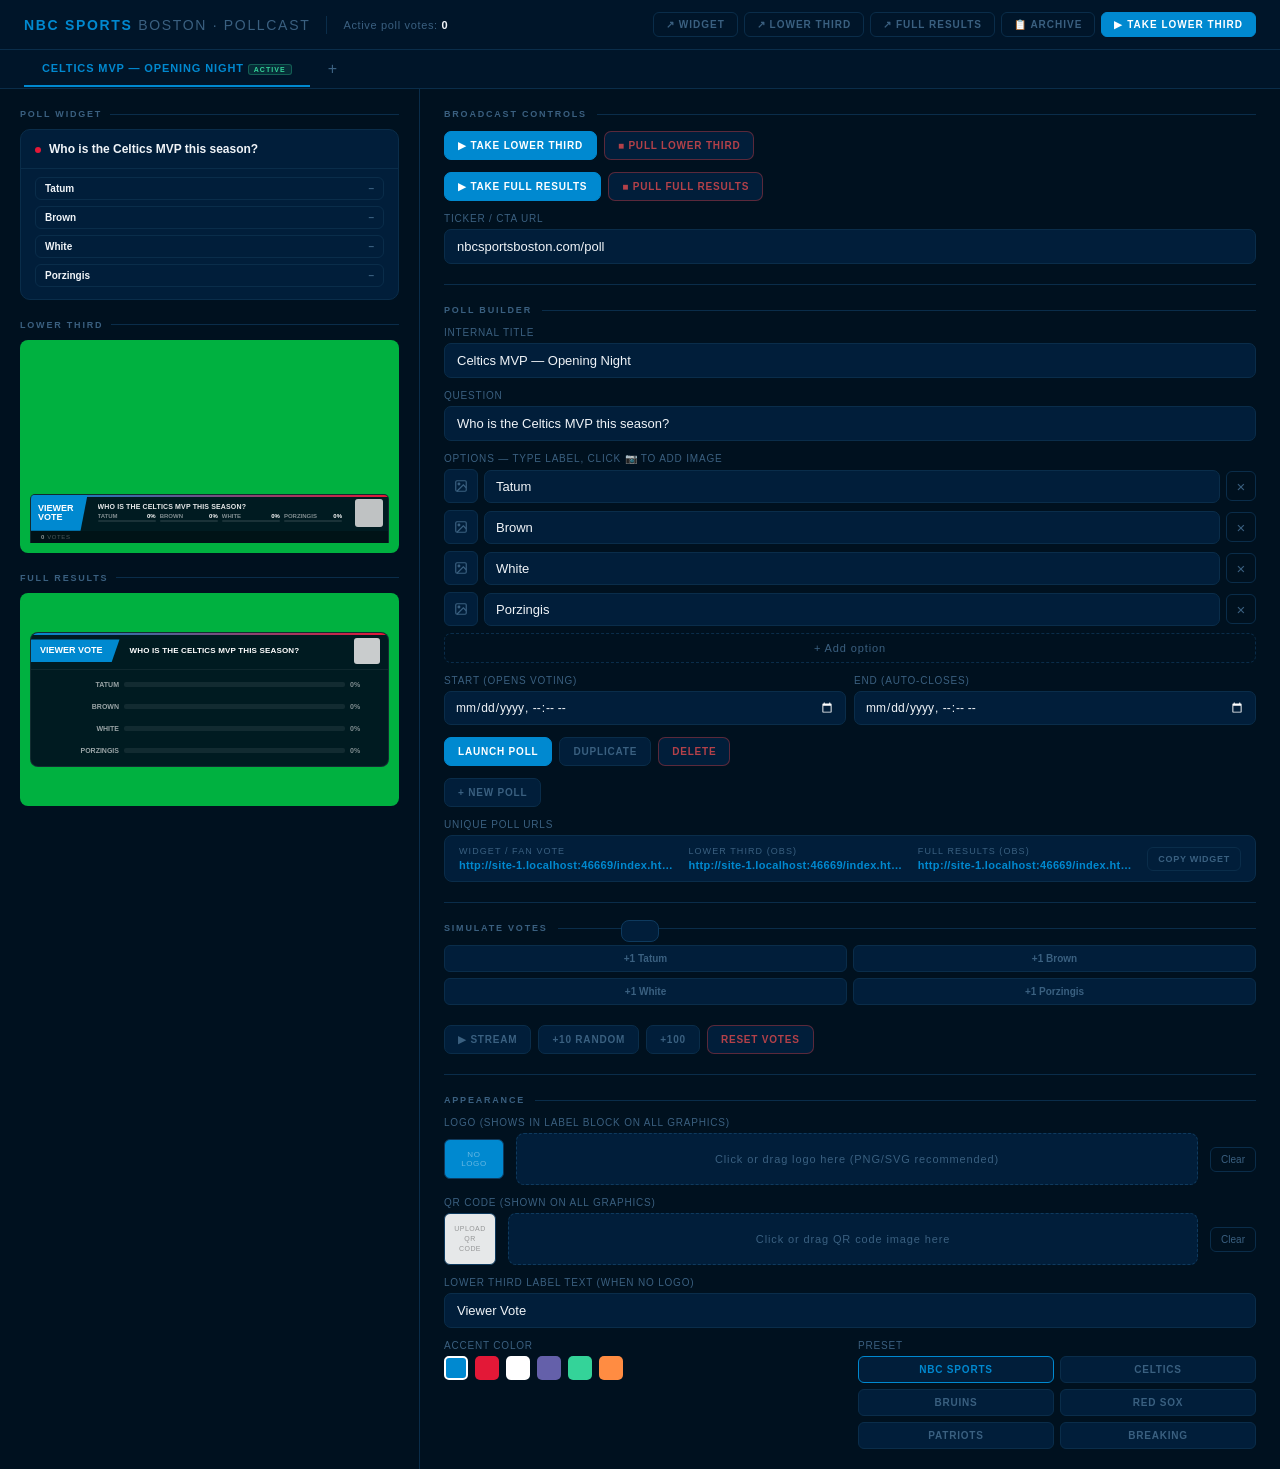
==== commit 4051b576: "Update print statement from 'Hello' to 'Goodbye'" ====
--- a/index.html
+++ b/index.html
@@ -587,6 +587,144 @@
   z-index:999; pointer-events:none;
 }
 .toast.show { transform:translateX(-50%) translateY(0); }
+
+/* ── SCHEDULE FIELDS ─────────────────────────────── */
+.schedule-grid { display:grid; grid-template-columns:1fr 1fr; gap:8px; }
+.schedule-field { display:flex; flex-direction:column; gap:5px; }
+.schedule-field label { font-size:10px; color:var(--muted); letter-spacing:.08em; text-transform:uppercase; }
+.schedule-field input[type=datetime-local] {
+  background:var(--surface2); border:1px solid var(--border); border-radius:7px;
+  color:var(--text); font-family:var(--font); font-size:12px; padding:8px 10px;
+  outline:none; transition:border-color .2s; width:100%;
+  color-scheme: dark;
+}
+.schedule-field input[type=datetime-local]:focus { border-color:var(--accent); }
+
+.poll-status-badge {
+  display:inline-flex; align-items:center; gap:5px;
+  font-size:9px; font-weight:800; letter-spacing:.15em; text-transform:uppercase;
+  padding:3px 8px; border-radius:3px;
+}
+.poll-status-badge.scheduled { background:rgba(92,170,255,.15); color:#5caaff; border:1px solid rgba(92,170,255,.3); }
+.poll-status-badge.active    { background:rgba(52,211,153,.12); color:#34d399; border:1px solid rgba(52,211,153,.3); }
+.poll-status-badge.ended     { background:rgba(255,60,60,.1);   color:rgba(255,100,100,.8); border:1px solid rgba(255,60,60,.2); }
+.poll-status-badge.draft     { background:rgba(255,255,255,.05); color:var(--muted); border:1px solid var(--border); }
+
+/* ── ARCHIVE VIEW ────────────────────────────────── */
+#view-archive {
+  flex-direction:column; min-height:100vh; background:var(--bg);
+}
+.archive-header {
+  background:var(--surface); border-bottom:1px solid var(--border);
+  padding:0 28px; height:50px; display:flex; align-items:center; gap:16px;
+  flex-shrink:0;
+}
+.archive-title { font-size:14px; font-weight:900; letter-spacing:.1em; text-transform:uppercase; color:var(--accent); }
+.archive-title span { color:var(--muted); font-weight:400; }
+.archive-back {
+  margin-left:auto; padding:6px 14px; border-radius:6px; border:1px solid var(--border);
+  color:var(--muted); font-family:var(--font); font-size:10px; font-weight:700;
+  letter-spacing:.1em; text-transform:uppercase; cursor:pointer; background:none; transition:all .18s;
+}
+.archive-back:hover { color:var(--text); border-color:var(--border2); background:var(--surface2); }
+
+.archive-body { flex:1; padding:28px; overflow-y:auto; }
+.archive-summary {
+  display:grid; grid-template-columns:repeat(4,1fr); gap:12px; margin-bottom:28px;
+}
+.archive-stat {
+  background:var(--surface); border:1px solid var(--border); border-radius:10px;
+  padding:16px 18px;
+}
+.archive-stat-num  { font-size:28px; font-weight:900; color:var(--accent); line-height:1; }
+.archive-stat-lbl  { font-size:10px; color:var(--muted); letter-spacing:.1em; text-transform:uppercase; margin-top:4px; }
+
+.archive-filters {
+  display:flex; gap:8px; margin-bottom:16px; align-items:center; flex-wrap:wrap;
+}
+.archive-filter-btn {
+  padding:6px 14px; border-radius:6px; border:1px solid var(--border);
+  background:none; color:var(--muted); font-family:var(--font); font-size:10px;
+  font-weight:700; letter-spacing:.08em; text-transform:uppercase; cursor:pointer; transition:all .18s;
+}
+.archive-filter-btn:hover { border-color:var(--border2); color:var(--text); }
+.archive-filter-btn.active { border-color:var(--accent); color:var(--accent); background:rgba(0,137,208,.08); }
+.archive-search {
+  margin-left:auto; background:var(--surface2); border:1px solid var(--border);
+  border-radius:7px; color:var(--text); font-family:var(--font); font-size:12px;
+  padding:7px 12px; outline:none; transition:border-color .2s; width:220px;
+}
+.archive-search:focus { border-color:var(--accent); }
+.archive-search::placeholder { color:var(--muted); }
+
+.archive-table {
+  background:var(--surface); border:1px solid var(--border); border-radius:12px; overflow:hidden;
+}
+.archive-table-header {
+  display:grid; grid-template-columns:2fr 3fr 1fr 1fr 1fr 130px;
+  padding:10px 18px; border-bottom:1px solid var(--border);
+  font-size:9px; font-weight:700; letter-spacing:.15em; text-transform:uppercase; color:var(--muted);
+}
+.archive-row {
+  display:grid; grid-template-columns:2fr 3fr 1fr 1fr 1fr 130px;
+  padding:14px 18px; border-bottom:1px solid var(--border);
+  align-items:center; gap:8px; transition:background .15s;
+}
+.archive-row:last-child { border-bottom:none; }
+.archive-row:hover { background:var(--surface2); }
+.archive-row-title { font-size:13px; font-weight:700; color:var(--text); white-space:nowrap; overflow:hidden; text-overflow:ellipsis; }
+.archive-row-question { font-size:11px; color:var(--muted); white-space:nowrap; overflow:hidden; text-overflow:ellipsis; }
+.archive-row-votes { font-size:14px; font-weight:800; color:var(--text); }
+.archive-row-date  { font-size:10px; color:var(--muted); letter-spacing:.04em; }
+.archive-row-actions { display:flex; gap:5px; }
+.arch-btn {
+  padding:5px 9px; border-radius:5px; border:1px solid var(--border);
+  background:none; color:var(--muted); font-family:var(--font); font-size:9px;
+  font-weight:700; letter-spacing:.08em; text-transform:uppercase; cursor:pointer; transition:all .15s;
+}
+.arch-btn:hover { color:var(--text); border-color:var(--border2); background:var(--surface2); }
+.arch-btn.reload { border-color:rgba(0,137,208,.35); color:var(--nbc-blue); }
+.arch-btn.reload:hover { background:rgba(0,137,208,.1); }
+.arch-btn.del { border-color:rgba(255,60,60,.3); color:rgba(255,80,80,.7); }
+.arch-btn.del:hover { background:rgba(255,60,60,.08); border-color:var(--nbc-red); color:var(--nbc-red); }
+
+.archive-empty {
+  padding:60px; text-align:center;
+  font-size:13px; color:var(--muted); letter-spacing:.06em;
+}
+
+/* expanded row results bar */
+.archive-results-row {
+  grid-column:1/-1; display:none; flex-direction:column; gap:6px;
+  padding:10px 0 4px; border-top:1px solid var(--border); margin-top:6px;
+}
+.archive-results-row.open { display:flex; }
+.arch-result-bar-wrap { display:flex; align-items:center; gap:10px; }
+.arch-result-lbl { font-size:11px; font-weight:600; color:var(--muted); width:100px; flex-shrink:0; white-space:nowrap; overflow:hidden; text-overflow:ellipsis; }
+.arch-result-track { flex:1; height:6px; background:var(--border); border-radius:3px; overflow:hidden; }
+.arch-result-fill  { height:100%; border-radius:3px; transition:width .6s ease; }
+.arch-result-pct   { font-size:11px; font-weight:700; color:var(--text); width:38px; text-align:right; }
+.arch-result-votes { font-size:10px; color:var(--muted); width:60px; text-align:right; }
+
+/* unique url display */
+.poll-url-block {
+  background:var(--surface2); border:1px solid var(--border); border-radius:8px;
+  padding:10px 14px; display:flex; gap:10px; align-items:center; flex-wrap:wrap;
+}
+.poll-url-item { display:flex; flex-direction:column; gap:3px; flex:1; min-width:180px; }
+.poll-url-label { font-size:9px; color:var(--muted); letter-spacing:.12em; text-transform:uppercase; }
+.poll-url-value {
+  font-size:11px; color:var(--accent); font-weight:600; letter-spacing:.03em;
+  white-space:nowrap; overflow:hidden; text-overflow:ellipsis; cursor:pointer;
+}
+.poll-url-value:hover { text-decoration:underline; }
+.copy-url-btn {
+  padding:6px 10px; border-radius:6px; border:1px solid var(--border);
+  background:none; color:var(--muted); font-family:var(--font); font-size:9px;
+  font-weight:700; letter-spacing:.08em; text-transform:uppercase; cursor:pointer;
+  transition:all .18s; flex-shrink:0; align-self:flex-end;
+}
+.copy-url-btn:hover { color:var(--accent); border-color:var(--accent); }
 </style>
 </head>
 <body>
@@ -711,6 +849,7 @@
       <button class="nb" onclick="openView('poll')">↗ Widget</button>
       <button class="nb" onclick="openView('lower-third')">↗ Lower Third</button>
       <button class="nb" onclick="openView('results')">↗ Full Results</button>
+      <button class="nb" onclick="goArchive()">📋 Archive</button>
       <button class="nb go" onclick="navTake()">▶ Take Lower Third</button>
     </div>
   </nav>
@@ -810,6 +949,10 @@
       <div class="ctrl-section">
         <div class="ctrl-heading">Poll Builder</div>
         <div>
+          <label class="ctrl-label">Internal Title</label>
+          <input class="ctrl-input" id="builder-title" placeholder="e.g. Celtics MVP — Game 3" oninput="liveTitle()">
+        </div>
+        <div>
           <label class="ctrl-label">Question</label>
           <input class="ctrl-input" id="builder-q" value="Who is the Celtics MVP this season?" oninput="liveQ()">
         </div>
@@ -818,6 +961,16 @@
           <div class="opt-builder-list" id="builder-opts"></div>
           <button class="add-opt-btn" onclick="addOpt()">+ Add option</button>
         </div>
+        <div class="schedule-grid">
+          <div class="schedule-field">
+            <label>Start (opens voting)</label>
+            <input type="datetime-local" id="builder-start">
+          </div>
+          <div class="schedule-field">
+            <label>End (auto-closes)</label>
+            <input type="datetime-local" id="builder-end">
+          </div>
+        </div>
         <div class="btn-row">
           <button class="cb go"   onclick="launchPoll()">Launch Poll</button>
           <button class="cb"      onclick="duplicatePoll()">Duplicate</button>
@@ -825,6 +978,10 @@
         </div>
         <div class="btn-row">
           <button class="cb" onclick="newPoll()">+ New Poll</button>
+        </div>
+        <div>
+          <label class="ctrl-label">Unique Poll URLs</label>
+          <div class="poll-url-block" id="poll-url-block"></div>
         </div>
       </div>
 
@@ -899,6 +1056,33 @@
   </div>
 </div>
 
+<!-- ═══════════════════════════
+     ARCHIVE  ?view=archive
+════════════════════════════ -->
+<div id="view-archive" class="view">
+  <div class="archive-header">
+    <div class="archive-title">NBC Sports <span>Boston · Poll Archive</span></div>
+    <button class="archive-back" onclick="goBack()">← Back to Dashboard</button>
+  </div>
+  <div class="archive-body">
+    <div class="archive-summary" id="archive-summary"></div>
+    <div class="archive-filters">
+      <button class="archive-filter-btn active" data-filter="all" onclick="setFilter('all',this)">All</button>
+      <button class="archive-filter-btn" data-filter="active"    onclick="setFilter('active',this)">Active</button>
+      <button class="archive-filter-btn" data-filter="scheduled" onclick="setFilter('scheduled',this)">Scheduled</button>
+      <button class="archive-filter-btn" data-filter="ended"     onclick="setFilter('ended',this)">Ended</button>
+      <button class="archive-filter-btn" data-filter="draft"     onclick="setFilter('draft',this)">Draft</button>
+      <input class="archive-search" id="archive-search" placeholder="Search polls…" oninput="renderArchive()">
+    </div>
+    <div class="archive-table">
+      <div class="archive-table-header">
+        <div>Title</div><div>Question</div><div>Votes</div><div>Status</div><div>Created</div><div>Actions</div>
+      </div>
+      <div id="archive-rows"></div>
+    </div>
+  </div>
+</div>
+
 <div class="toast" id="toast"></div>
 
 <script>
@@ -914,50 +1098,149 @@
   'Patriots':   { accent:'#002244', glass:'rgba(0,5,20,0.95)'   },
   'Breaking':   { accent:'#E31837', glass:'rgba(20,0,0,0.94)'   },
 };
-
-// ═══════════════════════════════════════════
-//  STATE
-// ═══════════════════════════════════════════
-let polls = [{
-  id:1, name:'Celtics Poll',
-  question:'Who is the Celtics MVP this season?',
-  options:[
-    { label:'Tatum',     votes:0, imgSrc:null },
-    { label:'Brown',     votes:0, imgSrc:null },
-    { label:'White',     votes:0, imgSrc:null },
-    { label:'Porzingis', votes:0, imgSrc:null },
-  ],
-  selected:null, hasVoted:false, closed:false,
-}];
-let activePollId = 1;
-let nextPollId   = 2;
-let ltVisible = false;
-let fsVisible = false;
-let accent = '#0089D0';
-let keyword = 'Viewer\nVote';
-let ticker  = 'nbcsportsboston.com/poll';
-let logoSrc = null;   // uploaded logo data URL
-let qrSrc   = null;   // uploaded QR data URL
+const BASE_URL = location.origin + location.pathname;
+
+// ═══════════════════════════════════════════
+//  UID GENERATOR
+// ═══════════════════════════════════════════
+function genUID() {
+  return Math.random().toString(36).slice(2,8);
+}
+
+// ═══════════════════════════════════════════
+//  STATE  (loaded from / saved to localStorage)
+// ═══════════════════════════════════════════
+function defaultPolls() {
+  return [{
+    id:1, uid:genUID(), name:'Celtics Poll', title:'Celtics MVP — Opening Night',
+    question:'Who is the Celtics MVP this season?',
+    options:[
+      { label:'Tatum',     votes:0, imgSrc:null },
+      { label:'Brown',     votes:0, imgSrc:null },
+      { label:'White',     votes:0, imgSrc:null },
+      { label:'Porzingis', votes:0, imgSrc:null },
+    ],
+    selected:null, hasVoted:false, closed:false,
+    startAt:null, endAt:null, createdAt: new Date().toISOString(),
+  }];
+}
+
+function loadState() {
+  try {
+    const raw = localStorage.getItem('pollcast_v3');
+    if (raw) return JSON.parse(raw);
+  } catch(e) {}
+  return null;
+}
+function saveState() {
+  try {
+    localStorage.setItem('pollcast_v3', JSON.stringify({
+      polls, activePollId, nextPollId, accent, keyword, ticker, logoSrc, qrSrc,
+    }));
+  } catch(e) {
+    // localStorage might be full (images) — store without images
+    try {
+      const lite = polls.map(p=>({...p, options:p.options.map(o=>({...o,imgSrc:null}))}));
+      localStorage.setItem('pollcast_v3', JSON.stringify({
+        polls:lite, activePollId, nextPollId, accent, keyword, ticker, logoSrc:null, qrSrc:null,
+      }));
+    } catch(e2) {}
+  }
+}
+
+const saved = loadState();
+let polls        = saved?.polls        || defaultPolls();
+let activePollId = saved?.activePollId || polls[0].id;
+let nextPollId   = saved?.nextPollId   || 2;
+let ltVisible    = false;
+let fsVisible    = false;
+let accent       = saved?.accent       || '#0089D0';
+let keyword      = saved?.keyword      || 'Viewer\nVote';
+let ticker       = saved?.ticker       || 'nbcsportsboston.com/poll';
+let logoSrc      = saved?.logoSrc      || null;
+let qrSrc        = saved?.qrSrc        || null;
 let streamInterval = null;
 let streaming = false;
 let lastVoteCounts = {};
-let builderOpts = ['Tatum','Brown','White','Porzingis'];
-let builderOptImages = [null,null,null,null]; // parallel to builderOpts
+let builderOpts = [];
+let builderOptImages = [];
+let archiveFilter = 'all';
 
 // ═══════════════════════════════════════════
 //  ROUTING
 // ═══════════════════════════════════════════
 function route() {
-  const v = new URLSearchParams(location.search).get('view') || 'dashboard';
+  // check URL param for poll UID (for embedded/tv views)
+  const params = new URLSearchParams(location.search);
+  const uid = params.get('poll');
+  if (uid) {
+    const match = polls.find(p=>p.uid===uid);
+    if (match) activePollId = match.id;
+  }
+
+  const v = params.get('view') || 'dashboard';
   document.querySelectorAll('.view').forEach(el => el.classList.remove('active'));
   const el = document.getElementById('view-' + v);
   if (el) el.classList.add('active');
   if (v==='lower-third') { renderLT(); setTimeout(ltShow, 600); }
   if (v==='results')     { renderFS(); setTimeout(fsShow, 400); }
   if (v==='poll')        renderPollWidget();
-  if (v==='dashboard')   { renderAll(); buildDash(); }
-}
-function openView(v) { window.open(location.pathname+'?view='+v,'_blank'); }
+  if (v==='archive')     { renderArchiveSummary(); renderArchive(); }
+  if (v==='dashboard')   { renderAll(); buildDash(); startScheduleTicker(); }
+}
+function openView(v) {
+  const p = activePoll();
+  const uid = p ? `&poll=${p.uid}` : '';
+  window.open(`${location.pathname}?view=${v}${uid}`,'_blank');
+}
+function goArchive() {
+  document.querySelectorAll('.view').forEach(el=>el.classList.remove('active'));
+  document.getElementById('view-archive').classList.add('active');
+  renderArchiveSummary(); renderArchive();
+}
+function goBack() {
+  document.querySelectorAll('.view').forEach(el=>el.classList.remove('active'));
+  document.getElementById('view-dashboard').classList.add('active');
+}
+
+// ═══════════════════════════════════════════
+//  SCHEDULE TICKER  (checks every 15s)
+// ═══════════════════════════════════════════
+function startScheduleTicker() {
+  checkSchedule();
+  setInterval(checkSchedule, 15000);
+}
+function checkSchedule() {
+  const now = new Date();
+  let changed = false;
+  polls.forEach(p => {
+    // auto-open
+    if (p.startAt && !p.closed && new Date(p.startAt) <= now) {
+      // just means voting is open — no special action needed
+    }
+    // auto-close
+    if (p.endAt && !p.closed && new Date(p.endAt) <= now) {
+      p.closed = true; changed = true;
+      if (p.id === activePollId) showToast(`"${p.title||p.name}" has ended`);
+    }
+  });
+  if (changed) { saveState(); renderAll(); buildSwitcher(); }
+}
+
+// ═══════════════════════════════════════════
+//  POLL STATUS HELPER
+// ═══════════════════════════════════════════
+function pollStatus(p) {
+  const now = new Date();
+  if (p.closed) return 'ended';
+  if (!p.question) return 'draft';
+  if (p.startAt && new Date(p.startAt) > now) return 'scheduled';
+  if (p.endAt && new Date(p.endAt) <= now) return 'ended';
+  return 'active';
+}
+function statusLabel(s) {
+  return { active:'Active', scheduled:'Scheduled', ended:'Ended', draft:'Draft' }[s] || s;
+}
 
 // ═══════════════════════════════════════════
 //  ACTIVE POLL
@@ -989,15 +1272,11 @@
   document.getElementById('pw-total').textContent = total;
   document.getElementById('pw-closed').style.display = p.closed?'block':'none';
 
-  // QR block
   const qrBox = document.getElementById('pw-qr-box');
-  const qrPh  = qrBox.querySelector('.poll-qr-placeholder');
   if (qrSrc) {
     qrBox.innerHTML = `<img src="${qrSrc}" style="width:100%;height:100%;object-fit:contain;">`;
-  } else {
-    if (!qrBox.querySelector('.poll-qr-placeholder')) {
-      qrBox.innerHTML = `<div class="poll-qr-placeholder"><svg width="24" height="24" viewBox="0 0 24 24" fill="none" stroke="currentColor" stroke-width="1.5"><rect x="3" y="3" width="7" height="7"/><rect x="14" y="3" width="7" height="7"/><rect x="3" y="14" width="7" height="7"/><rect x="5" y="5" width="3" height="3" fill="currentColor" stroke="none"/><rect x="16" y="5" width="3" height="3" fill="currentColor" stroke="none"/><rect x="5" y="16" width="3" height="3" fill="currentColor" stroke="none"/><path d="M14 14h3v3h-3zM17 17h3v3h-3zM14 17v3"/></svg>Scan<br>to vote</div>`;
-    }
+  } else if (!qrBox.querySelector('.poll-qr-placeholder')) {
+    qrBox.innerHTML = `<div class="poll-qr-placeholder"><svg width="24" height="24" viewBox="0 0 24 24" fill="none" stroke="currentColor" stroke-width="1.5"><rect x="3" y="3" width="7" height="7"/><rect x="14" y="3" width="7" height="7"/><rect x="3" y="14" width="7" height="7"/><rect x="5" y="5" width="3" height="3" fill="currentColor" stroke="none"/><rect x="16" y="5" width="3" height="3" fill="currentColor" stroke="none"/><rect x="5" y="16" width="3" height="3" fill="currentColor" stroke="none"/><path d="M14 14h3v3h-3zM17 17h3v3h-3zM14 17v3"/></svg>Scan<br>to vote</div>`;
   }
   document.getElementById('pw-qr-url').textContent = ticker;
 
@@ -1012,9 +1291,7 @@
     div.className = 'poll-option'+(isSel?' selected':'')+(isWinner?' winner':'');
     div.id = `pw-opt-${i}`;
     if (!p.hasVoted&&!p.closed) div.onclick=()=>{p.selected=i;renderPollWidget();};
-    const imgHtml = opt.imgSrc
-      ? `<img class="opt-img" src="${opt.imgSrc}" alt="${opt.label}">`
-      : '';
+    const imgHtml = opt.imgSrc ? `<img class="opt-img" src="${opt.imgSrc}" alt="${opt.label}">` : '';
     div.innerHTML = `
       <div class="opt-bar" style="width:${pct}%;background:linear-gradient(90deg,${color}1a,${color}08)"></div>
       <div class="opt-surge-overlay" id="pw-surge-${i}"></div>
@@ -1044,55 +1321,44 @@
 function castVote() {
   const p=activePoll(); if(!p||p.selected===null||p.hasVoted||p.closed) return;
   p.options[p.selected].votes++; p.hasVoted=true;
-  renderAll(); showToast('Vote recorded!');
-}
-
-// ═══════════════════════════════════════════
-//  LOWER THIRD RENDER
+  saveState(); renderAll(); showToast('Vote recorded!');
+}
+
+// ═══════════════════════════════════════════
+//  LOWER THIRD RENDER  (images fixed)
 // ═══════════════════════════════════════════
 function renderLT(surgingIndices=[]) {
   const p=activePoll(); if(!p) return;
   const total=p.options.reduce((s,o)=>s+o.votes,0);
   const maxV =Math.max(...p.options.map(o=>o.votes),1);
 
-  // logo
   const ltLogoImg  = document.getElementById('lt-logo-img');
   const ltLogoText = document.getElementById('lt-logo-text');
   if (ltLogoImg && ltLogoText) {
-    if (logoSrc) {
-      ltLogoImg.src=logoSrc; ltLogoImg.style.display='block';
-      ltLogoText.style.display='none';
-    } else {
-      ltLogoImg.style.display='none'; ltLogoText.style.display='flex';
-    }
+    if (logoSrc) { ltLogoImg.src=logoSrc; ltLogoImg.style.display='block'; ltLogoText.style.display='none'; }
+    else { ltLogoImg.style.display='none'; ltLogoText.style.display='flex'; }
   }
 
-  // keyword
   const kwEl=document.getElementById('lt-keyword');
   if(kwEl) kwEl.innerHTML=keyword.replace('\n','<br>');
 
-  // ticker
   const tk=document.getElementById('lt-ticker'); if(tk) tk.textContent=ticker;
 
-  // vote count
   const vcEl=document.getElementById('lt-votecount');
   if(vcEl){
     vcEl.textContent=total.toLocaleString();
     if(surgingIndices.length>0){vcEl.classList.add('flash');setTimeout(()=>vcEl.classList.remove('flash'),400);}
   }
 
-  // QR
   const ltQrBox=document.getElementById('lt-qr-box');
-  const ltQrPh =document.getElementById('lt-qr-placeholder');
   if(ltQrBox){
     if(qrSrc){
       ltQrBox.innerHTML=`<img src="${qrSrc}" style="width:100%;height:100%;object-fit:contain;">`;
     } else {
-      ltQrBox.innerHTML=`<div class="lt-qr-placeholder" id="lt-qr-placeholder"><svg width="20" height="20" viewBox="0 0 24 24" fill="none" stroke="currentColor" stroke-width="1.5"><rect x="3" y="3" width="7" height="7"/><rect x="14" y="3" width="7" height="7"/><rect x="3" y="14" width="7" height="7"/><rect x="5" y="5" width="3" height="3" fill="currentColor" stroke="none"/><rect x="16" y="5" width="3" height="3" fill="currentColor" stroke="none"/><rect x="5" y="16" width="3" height="3" fill="currentColor" stroke="none"/><path d="M14 14h3v3h-3zM17 17h3v3h-3zM14 17v3"/></svg>QR</div>`;
+      ltQrBox.innerHTML=`<div class="lt-qr-placeholder"><svg width="20" height="20" viewBox="0 0 24 24" fill="none" stroke="currentColor" stroke-width="1.5"><rect x="3" y="3" width="7" height="7"/><rect x="14" y="3" width="7" height="7"/><rect x="3" y="14" width="7" height="7"/><rect x="5" y="5" width="3" height="3" fill="currentColor" stroke="none"/><rect x="16" y="5" width="3" height="3" fill="currentColor" stroke="none"/><rect x="5" y="16" width="3" height="3" fill="currentColor" stroke="none"/><path d="M14 14h3v3h-3zM17 17h3v3h-3zM14 17v3"/></svg>QR</div>`;
     }
   }
 
-  // bars with images
   const barsEl=document.getElementById('lt-bars'); if(!barsEl) return;
   barsEl.innerHTML='';
   p.options.slice(0,5).forEach((opt,i)=>{
@@ -1101,7 +1367,12 @@
     const isSurging=surgingIndices.includes(i);
     const item=document.createElement('div');
     item.className='lt-opt-item'+(isLeader?' leader':'')+(isSurging?' surging':'');
-    const imgHtml=opt.imgSrc?`<img class="lt-opt-img" src="${opt.imgSrc}" style="display:block;" alt="">`:'' ;
+
+    // FIX: use inline style display:block to override CSS display:none default
+    const imgHtml = opt.imgSrc
+      ? `<img src="${opt.imgSrc}" alt="${opt.label}" style="width:28px;height:28px;border-radius:4px;object-fit:cover;flex-shrink:0;border:1px solid rgba(255,255,255,.15);display:block;">`
+      : '';
+
     item.innerHTML=`
       <div class="lt-opt-img-wrap">
         ${imgHtml}
@@ -1136,7 +1407,6 @@
   const total=p.options.reduce((s,o)=>s+o.votes,0);
   const maxV =Math.max(...p.options.map(o=>o.votes),1);
 
-  // logo
   const fsBadgeLogo=document.getElementById('fs-badge-logo');
   const fsBadgeText=document.getElementById('fs-badge-text');
   if(fsBadgeLogo&&fsBadgeText){
@@ -1150,14 +1420,10 @@
   const vnEl =document.getElementById('fs-votes-num'); if(vnEl) vnEl.textContent=total.toLocaleString();
   const tkEl =document.getElementById('fs-ticker'); if(tkEl) tkEl.textContent=ticker;
 
-  // QR
   const fsQrBox=document.getElementById('fs-qr-box');
   if(fsQrBox){
-    if(qrSrc){
-      fsQrBox.innerHTML=`<img src="${qrSrc}" style="width:100%;height:100%;object-fit:contain;">`;
-    } else {
-      fsQrBox.innerHTML=`<div class="fs-qr-placeholder"><svg width="22" height="22" viewBox="0 0 24 24" fill="none" stroke="currentColor" stroke-width="1.5"><rect x="3" y="3" width="7" height="7"/><rect x="14" y="3" width="7" height="7"/><rect x="3" y="14" width="7" height="7"/><rect x="5" y="5" width="3" height="3" fill="currentColor" stroke="none"/><rect x="16" y="5" width="3" height="3" fill="currentColor" stroke="none"/><rect x="5" y="16" width="3" height="3" fill="currentColor" stroke="none"/><path d="M14 14h3v3h-3zM17 17h3v3h-3zM14 17v3"/></svg></div>`;
-    }
+    if(qrSrc){ fsQrBox.innerHTML=`<img src="${qrSrc}" style="width:100%;height:100%;object-fit:contain;">`; }
+    else{ fsQrBox.innerHTML=`<div class="fs-qr-placeholder"><svg width="22" height="22" viewBox="0 0 24 24" fill="none" stroke="currentColor" stroke-width="1.5"><rect x="3" y="3" width="7" height="7"/><rect x="14" y="3" width="7" height="7"/><rect x="3" y="14" width="7" height="7"/><rect x="5" y="5" width="3" height="3" fill="currentColor" stroke="none"/><rect x="16" y="5" width="3" height="3" fill="currentColor" stroke="none"/><rect x="5" y="16" width="3" height="3" fill="currentColor" stroke="none"/><path d="M14 14h3v3h-3zM17 17h3v3h-3zM14 17v3"/></svg></div>`; }
   }
 
   const resultsEl=document.getElementById('fs-results'); if(!resultsEl) return;
@@ -1169,9 +1435,9 @@
     const color=COLORS[p.options.indexOf(opt)%COLORS.length];
     const row=document.createElement('div');
     row.className='fs-row'+(isWinner?' winner':'');
-    const imgHtml=opt.imgSrc
-      ?`<img class="fs-opt-img" src="${opt.imgSrc}" style="display:block;" alt="${opt.label}">`
-      :`<div class="fs-opt-img-placeholder" style="display:${opt.imgSrc===null&&p.options.some(o=>o.imgSrc)?'block':'none'}"></div>`;
+    const imgHtml = opt.imgSrc
+      ? `<img class="fs-opt-img" src="${opt.imgSrc}" style="display:block;" alt="${opt.label}">`
+      : `<div class="fs-opt-img-placeholder" style="${p.options.some(o=>o.imgSrc)?'display:block':'display:none'}"></div>`;
     row.innerHTML=`
       ${imgHtml}
       <div class="fs-row-label">${opt.label}<span class="fs-winner-crown">★ Leading</span></div>
@@ -1194,7 +1460,7 @@
 }
 
 // ═══════════════════════════════════════════
-//  MINI PREVIEW RENDERS
+//  MINI PREVIEWS
 // ═══════════════════════════════════════════
 function renderMiniPoll() {
   const p=activePoll(); if(!p) return;
@@ -1212,8 +1478,9 @@
     const imgHtml=opt.imgSrc?`<img class="mini-opt-img" src="${opt.imgSrc}" style="display:block;" alt="">`:'' ;
     div.innerHTML=`
       <div class="mini-opt-bar" style="width:${pct}%;background:${color}18"></div>
-      <div class="mini-opt-body">${imgHtml}<span>${opt.label}</span><span class="mini-opt-pct" style="${isLeader?`color:${color}`:''}">
-        ${total>0?pct+'%':'–'}</span></div>`;
+      <div class="mini-opt-body">${imgHtml}<span>${opt.label}</span>
+        <span class="mini-opt-pct" style="${isLeader?`color:${color}`:''}">
+          ${total>0?pct+'%':'–'}</span></div>`;
     c.appendChild(div);
   });
 }
@@ -1222,14 +1489,12 @@
   const p=activePoll(); if(!p) return;
   const total=p.options.reduce((s,o)=>s+o.votes,0);
   const maxV =Math.max(...p.options.map(o=>o.votes),1);
-  // logo
   const miniLtLogo=document.getElementById('mini-lt-logo');
   const miniLtKw  =document.getElementById('mini-lt-kw');
   if(miniLtLogo&&miniLtKw){
     if(logoSrc){miniLtLogo.src=logoSrc;miniLtLogo.style.display='block';miniLtKw.style.display='none';}
     else{miniLtLogo.style.display='none';miniLtKw.style.display='block';}
   }
-  // QR
   const miniLtQrBox=document.getElementById('mini-lt-qr-box');
   if(miniLtQrBox){
     if(qrSrc) miniLtQrBox.innerHTML=`<img src="${qrSrc}" style="width:100%;height:100%;object-fit:contain;">`;
@@ -1255,14 +1520,12 @@
   const p=activePoll(); if(!p) return;
   const total=p.options.reduce((s,o)=>s+o.votes,0);
   const maxV =Math.max(...p.options.map(o=>o.votes),1);
-  // logo
   const miniFsLogo=document.getElementById('mini-fs-logo');
   const miniFsKw  =document.getElementById('mini-fs-kw');
   if(miniFsLogo&&miniFsKw){
     if(logoSrc){miniFsLogo.src=logoSrc;miniFsLogo.style.display='block';miniFsKw.style.display='none';}
     else{miniFsLogo.style.display='none';miniFsKw.style.display='block';}
   }
-  // QR
   const miniFsQrBox=document.getElementById('mini-fs-qr-box');
   if(miniFsQrBox){
     if(qrSrc) miniFsQrBox.innerHTML=`<img src="${qrSrc}" style="width:100%;height:100%;object-fit:contain;">`;
@@ -1299,8 +1562,374 @@
 }
 
 // ═══════════════════════════════════════════
-//  LOGO UPLOAD
-// ═══════════════════════════════════════════
+//  UNIQUE POLL URLS
+// ═══════════════════════════════════════════
+function renderPollUrls() {
+  const block = document.getElementById('poll-url-block'); if(!block) return;
+  const p = activePoll(); if(!p) { block.innerHTML=''; return; }
+  const uid = p.uid || '';
+  const widgetUrl = `${BASE_URL}?view=poll&poll=${uid}`;
+  const ltUrl     = `${BASE_URL}?view=lower-third&poll=${uid}`;
+  const fsUrl     = `${BASE_URL}?view=results&poll=${uid}`;
+  block.innerHTML = `
+    <div class="poll-url-item">
+      <div class="poll-url-label">Widget / Fan Vote</div>
+      <div class="poll-url-value" title="${widgetUrl}" onclick="copyUrl('${widgetUrl}')">${widgetUrl}</div>
+    </div>
+    <div class="poll-url-item">
+      <div class="poll-url-label">Lower Third (OBS)</div>
+      <div class="poll-url-value" title="${ltUrl}" onclick="copyUrl('${ltUrl}')">${ltUrl}</div>
+    </div>
+    <div class="poll-url-item">
+      <div class="poll-url-label">Full Results (OBS)</div>
+      <div class="poll-url-value" title="${fsUrl}" onclick="copyUrl('${fsUrl}')">${fsUrl}</div>
+    </div>
+    <button class="copy-url-btn" onclick="copyUrl('${widgetUrl}')">Copy Widget</button>`;
+}
+
+function copyUrl(url) {
+  navigator.clipboard.writeText(url).then(()=>showToast('URL copied!')).catch(()=>{
+    const el = document.createElement('textarea');
+    el.value=url; document.body.appendChild(el); el.select(); document.execCommand('copy');
+    document.body.removeChild(el); showToast('URL copied!');
+  });
+}
+
+// ═══════════════════════════════════════════
+//  POLL BUILDER
+// ═══════════════════════════════════════════
+function renderBuilderOpts() {
+  const list=document.getElementById('builder-opts'); if(!list) return;
+  list.innerHTML='';
+  while(builderOptImages.length<builderOpts.length) builderOptImages.push(null);
+  builderOpts.forEach((opt,i)=>{
+    const row=document.createElement('div');
+    row.className='opt-row';
+    const hasImg=!!builderOptImages[i];
+    row.innerHTML=`
+      <div class="opt-img-upload-btn" data-idx="${i}" title="Upload image for this option">
+        <input type="file" accept="image/*" onchange="handleOptImageUpload(event,${i})">
+        ${hasImg
+          ? `<img class="thumb" src="${builderOptImages[i]}" style="display:block;">`
+          : `<svg width="14" height="14" viewBox="0 0 24 24" fill="none" stroke="#3a6080" stroke-width="2"><rect x="3" y="3" width="18" height="18" rx="2"/><circle cx="8.5" cy="8.5" r="1.5" fill="#3a6080"/><path d="M21 15l-5-5L5 21"/></svg>`}
+      </div>
+      <input type="text" value="${opt}" placeholder="Option ${i+1}" oninput="builderOpts[${i}]=this.value;liveQ()">
+      <button class="del-btn" onclick="delOpt(${i})">×</button>`;
+    list.appendChild(row);
+  });
+}
+
+function syncBuilderFromPoll(p) {
+  const qInput = document.getElementById('builder-q');
+  const tInput = document.getElementById('builder-title');
+  const sInput = document.getElementById('builder-start');
+  const eInput = document.getElementById('builder-end');
+  if(qInput) qInput.value = p.question || '';
+  if(tInput) tInput.value = p.title || '';
+  if(sInput) sInput.value = p.startAt ? toLocalDatetimeInput(p.startAt) : '';
+  if(eInput) eInput.value = p.endAt   ? toLocalDatetimeInput(p.endAt)   : '';
+  builderOpts = p.options.map(o=>o.label);
+  builderOptImages = p.options.map(o=>o.imgSrc||null);
+  renderBuilderOpts();
+}
+
+function toLocalDatetimeInput(iso) {
+  const d = new Date(iso);
+  const pad = n => String(n).padStart(2,'0');
+  return `${d.getFullYear()}-${pad(d.getMonth()+1)}-${pad(d.getDate())}T${pad(d.getHours())}:${pad(d.getMinutes())}`;
+}
+
+function addOpt() {
+  if(builderOpts.length>=6){showToast('Max 6 options');return;}
+  builderOpts.push(''); builderOptImages.push(null); renderBuilderOpts();
+  document.querySelectorAll('.opt-row input[type=text]').item(builderOpts.length-1)?.focus();
+}
+function delOpt(i) {
+  if(builderOpts.length<=2){showToast('Min 2 options');return;}
+  builderOpts.splice(i,1); builderOptImages.splice(i,1); renderBuilderOpts();
+}
+
+function liveTitle() {
+  const v=document.getElementById('builder-title')?.value||'';
+  const p=activePoll(); if(p){ p.title=v; p.name=v||p.question.slice(0,22)||`Poll ${p.id}`; }
+  buildSwitcher();
+}
+
+function liveQ() {
+  const v=document.getElementById('builder-q')?.value||'';
+  const p=activePoll(); if(p) p.question=v;
+  renderAll(); renderPollUrls();
+}
+
+function launchPoll() {
+  const q     = document.getElementById('builder-q')?.value.trim();
+  const title = document.getElementById('builder-title')?.value.trim();
+  const startV= document.getElementById('builder-start')?.value;
+  const endV  = document.getElementById('builder-end')?.value;
+  const valid = builderOpts.map((label,i)=>({label:label.trim(),img:builderOptImages[i]})).filter(o=>o.label);
+  if(!q){showToast('Enter a question');return;}
+  if(valid.length<2){showToast('Need 2+ options');return;}
+  if(endV && startV && new Date(endV)<=new Date(startV)){showToast('End must be after start');return;}
+
+  const p=activePoll(); if(!p) return;
+  p.question=q;
+  p.title=title||q.slice(0,30);
+  p.name=p.title;
+  p.options=valid.map(o=>({label:o.label,votes:0,imgSrc:o.img||null}));
+  p.selected=null; p.hasVoted=false; p.closed=false;
+  p.startAt=startV ? new Date(startV).toISOString() : null;
+  p.endAt  =endV   ? new Date(endV).toISOString()   : null;
+  p.createdAt = p.createdAt || new Date().toISOString();
+
+  saveState(); buildSwitcher(); buildSimGrid(); renderAll(); renderPollUrls();
+  showToast('Poll launched!');
+}
+
+function newPoll() {
+  const id=nextPollId++; const uid=genUID();
+  polls.push({id,uid,name:`Poll ${id}`,title:'',question:'',
+    options:[{label:'Option A',votes:0,imgSrc:null},{label:'Option B',votes:0,imgSrc:null}],
+    selected:null,hasVoted:false,closed:false,
+    startAt:null,endAt:null,createdAt:new Date().toISOString()});
+  activePollId=id;
+  syncBuilderFromPoll(activePoll());
+  saveState(); buildSwitcher(); buildSimGrid(); renderAll(); renderPollUrls();
+  showToast('New poll created');
+  document.getElementById('builder-q')?.focus();
+}
+
+function duplicatePoll() {
+  const p=activePoll(); if(!p) return;
+  const id=nextPollId++; const uid=genUID();
+  polls.push({...p,id,uid,name:p.name+' (copy)',title:(p.title||p.name)+' (copy)',
+    options:p.options.map(o=>({...o,votes:0})),selected:null,hasVoted:false,closed:false,
+    createdAt:new Date().toISOString()});
+  activePollId=id;
+  syncBuilderFromPoll(activePoll());
+  saveState(); buildSwitcher(); renderBuilderOpts(); buildSimGrid(); renderAll(); renderPollUrls();
+  showToast('Poll duplicated');
+}
+
+function deletePoll() {
+  if(polls.length===1){showToast('Cannot delete last poll');return;}
+  const idx=polls.findIndex(p=>p.id===activePollId);
+  polls.splice(idx,1); activePollId=polls[Math.max(0,idx-1)].id;
+  syncBuilderFromPoll(activePoll());
+  saveState(); buildSwitcher(); buildSimGrid(); renderAll(); renderPollUrls();
+  showToast('Poll deleted');
+}
+
+// ═══════════════════════════════════════════
+//  POLL SWITCHER
+// ═══════════════════════════════════════════
+function buildSwitcher() {
+  const bar=document.getElementById('poll-switcher'); if(!bar) return;
+  bar.innerHTML='';
+  polls.forEach(p=>{
+    const status=pollStatus(p);
+    const btn=document.createElement('button');
+    btn.className='poll-tab'+(p.id===activePollId?' active':'')+(p.closed?' on-air':'');
+    btn.innerHTML=`${p.title||p.name||`Poll ${p.id}`} <span class="poll-status-badge ${status}" style="font-size:7px;padding:1px 5px;">${statusLabel(status)}</span>`;
+    btn.onclick=()=>switchPoll(p.id);
+    bar.appendChild(btn);
+  });
+  const addBtn=document.createElement('button');
+  addBtn.className='add-poll-tab'; addBtn.textContent='+'; addBtn.title='New Poll';
+  addBtn.onclick=newPoll; bar.appendChild(addBtn);
+}
+
+function switchPoll(id) {
+  activePollId=id;
+  const p=activePoll(); if(!p) return;
+  syncBuilderFromPoll(p);
+  buildSwitcher(); buildSimGrid(); renderAll(); renderPollUrls();
+}
+
+// ═══════════════════════════════════════════
+//  ARCHIVE
+// ═══════════════════════════════════════════
+function renderArchiveSummary() {
+  const el=document.getElementById('archive-summary'); if(!el) return;
+  const total     = polls.length;
+  const totalVotes= polls.reduce((s,p)=>s+p.options.reduce((ss,o)=>ss+o.votes,0),0);
+  const active    = polls.filter(p=>pollStatus(p)==='active').length;
+  const ended     = polls.filter(p=>pollStatus(p)==='ended').length;
+  el.innerHTML = `
+    <div class="archive-stat"><div class="archive-stat-num">${total}</div><div class="archive-stat-lbl">Total Polls</div></div>
+    <div class="archive-stat"><div class="archive-stat-num">${totalVotes.toLocaleString()}</div><div class="archive-stat-lbl">Total Votes</div></div>
+    <div class="archive-stat"><div class="archive-stat-num" style="color:#34d399">${active}</div><div class="archive-stat-lbl">Active</div></div>
+    <div class="archive-stat"><div class="archive-stat-num" style="color:rgba(255,100,100,.8)">${ended}</div><div class="archive-stat-lbl">Ended</div></div>`;
+}
+
+function setFilter(f, btn) {
+  archiveFilter=f;
+  document.querySelectorAll('.archive-filter-btn').forEach(b=>b.classList.remove('active'));
+  btn.classList.add('active');
+  renderArchive();
+}
+
+function renderArchive() {
+  const search=(document.getElementById('archive-search')?.value||'').toLowerCase();
+  const container=document.getElementById('archive-rows'); if(!container) return;
+
+  let filtered=polls.filter(p=>{
+    if(archiveFilter!=='all' && pollStatus(p)!==archiveFilter) return false;
+    if(search && !((p.title||'').toLowerCase().includes(search))
+              && !(p.question.toLowerCase().includes(search))) return false;
+    return true;
+  }).slice().reverse(); // newest first
+
+  if(!filtered.length){
+    container.innerHTML=`<div class="archive-empty">No polls match this filter</div>`;
+    return;
+  }
+
+  container.innerHTML='';
+  filtered.forEach(p=>{
+    const total=p.options.reduce((s,o)=>s+o.votes,0);
+    const status=pollStatus(p);
+    const created=p.createdAt?new Date(p.createdAt).toLocaleDateString('en-US',{month:'short',day:'numeric',year:'numeric'}):'—';
+    const maxV=Math.max(...p.options.map(o=>o.votes),1);
+
+    const rowWrap=document.createElement('div');
+    rowWrap.style.cssText='border-bottom:1px solid var(--border);';
+
+    const row=document.createElement('div');
+    row.className='archive-row';
+    row.style.cssText='cursor:pointer;';
+    row.innerHTML=`
+      <div>
+        <div class="archive-row-title">${p.title||p.name||`Poll ${p.id}`}</div>
+        <div style="font-size:9px;color:var(--muted);margin-top:2px;letter-spacing:.06em;">ID: ${p.uid||'—'}</div>
+      </div>
+      <div class="archive-row-question">${p.question||'—'}</div>
+      <div class="archive-row-votes">${total.toLocaleString()}</div>
+      <div><span class="poll-status-badge ${status}">${statusLabel(status)}</span></div>
+      <div class="archive-row-date">${created}</div>
+      <div class="archive-row-actions">
+        <button class="arch-btn" onclick="toggleArchiveExpand(event,'expand-${p.id}')">▾ Results</button>
+        <button class="arch-btn reload" onclick="reloadPoll(event,${p.id})">↺ Load</button>
+        <button class="arch-btn del" onclick="archiveDeletePoll(event,${p.id})">✕</button>
+      </div>`;
+
+    // expandable results
+    const expand=document.createElement('div');
+    expand.className='archive-results-row';
+    expand.id=`expand-${p.id}`;
+    p.options.forEach((opt,i)=>{
+      const pct=total>0?Math.round((opt.votes/total)*100):0;
+      const color=COLORS[i%COLORS.length];
+      const isLeader=opt.votes===maxV&&opt.votes>0;
+      expand.innerHTML+=`
+        <div class="arch-result-bar-wrap">
+          <div class="arch-result-lbl">${opt.label}</div>
+          <div class="arch-result-track"><div class="arch-result-fill" style="width:${pct}%;background:${isLeader?accent:color+'80'}"></div></div>
+          <div class="arch-result-pct">${pct}%</div>
+          <div class="arch-result-votes">${opt.votes.toLocaleString()} votes</div>
+        </div>`;
+    });
+
+    rowWrap.appendChild(row); rowWrap.appendChild(expand);
+    container.appendChild(rowWrap);
+  });
+}
+
+function toggleArchiveExpand(e,id) {
+  e.stopPropagation();
+  const el=document.getElementById(id); if(!el) return;
+  el.classList.toggle('open');
+}
+
+function reloadPoll(e,id) {
+  e.stopPropagation();
+  activePollId=id;
+  syncBuilderFromPoll(activePoll());
+  saveState(); buildSwitcher(); buildSimGrid(); renderAll(); renderPollUrls();
+  goBack();
+  showToast('Poll loaded to dashboard');
+}
+
+function archiveDeletePoll(e,id) {
+  e.stopPropagation();
+  if(polls.length===1){showToast('Cannot delete last poll');return;}
+  if(!confirm('Delete this poll permanently?')) return;
+  const idx=polls.findIndex(p=>p.id===id);
+  polls.splice(idx,1);
+  if(activePollId===id) {
+    activePollId=polls[Math.max(0,idx-1)].id;
+    syncBuilderFromPoll(activePoll());
+    buildSwitcher(); buildSimGrid(); renderAll(); renderPollUrls();
+  }
+  saveState(); renderArchiveSummary(); renderArchive();
+  showToast('Poll deleted');
+}
+
+// ═══════════════════════════════════════════
+//  SIMULATE VOTES
+// ═══════════════════════════════════════════
+function simVote(i) {
+  const p=activePoll(); if(!p||p.closed) return;
+  p.options[i].votes++;
+  const surging=detectSurges(); saveState(); renderAll(surging); triggerSurgeEffects(surging);
+}
+function addBatch(n) {
+  const p=activePoll(); if(!p||p.closed) return;
+  for(let i=0;i<n;i++) p.options[Math.floor(Math.random()*p.options.length)].votes++;
+  const surging=detectSurges(); saveState(); renderAll(surging); triggerSurgeEffects(surging);
+}
+function triggerSurgeEffects(surging) {
+  surging.forEach(i=>{
+    const el=document.getElementById(`pw-surge-${i}`); if(!el) return;
+    el.classList.remove('fire'); void el.offsetWidth; el.classList.add('fire');
+    setTimeout(()=>el.classList.remove('fire'),560);
+  });
+}
+function toggleStream() {
+  streaming=!streaming;
+  const btn=document.getElementById('stream-btn');
+  if(btn){btn.textContent=streaming?'■ Stop':'▶ Stream';btn.classList.toggle('active',streaming);}
+  if(streaming){
+    streamInterval=setInterval(()=>{
+      const p=activePoll(); if(!p||p.closed) return;
+      p.options[Math.floor(Math.random()*p.options.length)].votes++;
+      const surging=detectSurges(); saveState(); renderAll(surging); triggerSurgeEffects(surging);
+    },500);
+  } else clearInterval(streamInterval);
+}
+function resetVotes() {
+  const p=activePoll(); if(!p) return;
+  p.options.forEach(o=>o.votes=0); p.hasVoted=false; p.selected=null; p.closed=false;
+  lastVoteCounts={}; saveState(); renderAll();
+}
+function buildSimGrid() {
+  const grid=document.getElementById('sim-grid'); if(!grid) return;
+  grid.innerHTML='';
+  const p=activePoll(); if(!p) return;
+  p.options.forEach((opt,i)=>{
+    const btn=document.createElement('button');
+    btn.className='sim-btn'; btn.textContent=`+1 ${opt.label}`;
+    btn.onclick=()=>simVote(i); grid.appendChild(btn);
+  });
+}
+
+// ═══════════════════════════════════════════
+//  IMAGE UPLOADS
+// ═══════════════════════════════════════════
+function handleOptImageUpload(e,idx) {
+  const file=e.target.files[0]; if(!file) return;
+  const reader=new FileReader();
+  reader.onload=ev=>{
+    builderOptImages[idx]=ev.target.result;
+    const btn=document.querySelector(`.opt-img-upload-btn[data-idx="${idx}"]`);
+    if(btn){
+      const thumb=btn.querySelector('.thumb'); const icon=btn.querySelector('svg');
+      if(thumb){thumb.src=ev.target.result;thumb.style.display='block';}
+      if(icon) icon.style.display='none';
+    }
+    showToast('Image added to option');
+  };
+  reader.readAsDataURL(file);
+}
 function handleLogoUpload(e) {
   const file=e.target.files[0]; if(!file) return;
   const reader=new FileReader();
@@ -1310,7 +1939,7 @@
     const ph =document.getElementById('logo-preview-ph');
     if(img){img.src=logoSrc;img.style.display='block';}
     if(ph) ph.style.display='none';
-    renderAll(); showToast('Logo uploaded');
+    saveState(); renderAll(); showToast('Logo uploaded');
   };
   reader.readAsDataURL(file);
 }
@@ -1320,12 +1949,8 @@
   const ph =document.getElementById('logo-preview-ph');
   if(img){img.src='';img.style.display='none';}
   if(ph) ph.style.display='block';
-  renderAll(); showToast('Logo cleared');
-}
-
-// ═══════════════════════════════════════════
-//  QR UPLOAD
-// ═══════════════════════════════════════════
+  saveState(); renderAll(); showToast('Logo cleared');
+}
 function handleQRUpload(e) {
   const file=e.target.files[0]; if(!file) return;
   const reader=new FileReader();
@@ -1335,7 +1960,7 @@
     const ph =document.getElementById('qr-preview-ph');
     if(img){img.src=qrSrc;img.style.display='block';}
     if(ph) ph.style.display='none';
-    renderAll(); showToast('QR code uploaded');
+    saveState(); renderAll(); showToast('QR code uploaded');
   };
   reader.readAsDataURL(file);
 }
@@ -1345,190 +1970,7 @@
   const ph =document.getElementById('qr-preview-ph');
   if(img){img.src='';img.style.display='none';}
   if(ph) ph.style.display='block';
-  renderAll(); showToast('QR cleared');
-}
-
-// ═══════════════════════════════════════════
-//  OPTION IMAGE UPLOAD
-// ═══════════════════════════════════════════
-function handleOptImageUpload(e, idx) {
-  const file=e.target.files[0]; if(!file) return;
-  const reader=new FileReader();
-  reader.onload=ev=>{
-    builderOptImages[idx]=ev.target.result;
-    // update thumb in builder row
-    const btn=document.querySelector(`.opt-img-upload-btn[data-idx="${idx}"]`);
-    if(btn){
-      const thumb=btn.querySelector('.thumb');
-      const icon =btn.querySelector('svg');
-      if(thumb){thumb.src=ev.target.result;thumb.style.display='block';}
-      if(icon) icon.style.display='none';
-    }
-    showToast('Image added to option');
-  };
-  reader.readAsDataURL(file);
-}
-
-// ═══════════════════════════════════════════
-//  POLL BUILDER
-// ═══════════════════════════════════════════
-function renderBuilderOpts() {
-  const list=document.getElementById('builder-opts'); if(!list) return;
-  list.innerHTML='';
-  // ensure image array length matches
-  while(builderOptImages.length<builderOpts.length) builderOptImages.push(null);
-
-  builderOpts.forEach((opt,i)=>{
-    const row=document.createElement('div');
-    row.className='opt-row';
-    const hasThumbnail = !!builderOptImages[i];
-    row.innerHTML=`
-      <div class="opt-img-upload-btn" data-idx="${i}" title="Upload image for this option">
-        <input type="file" accept="image/*" onchange="handleOptImageUpload(event,${i})">
-        ${hasThumbnail
-          ? `<img class="thumb" src="${builderOptImages[i]}" style="display:block;">`
-          : `<svg width="14" height="14" viewBox="0 0 24 24" fill="none" stroke="#3a6080" stroke-width="2"><rect x="3" y="3" width="18" height="18" rx="2"/><circle cx="8.5" cy="8.5" r="1.5" fill="#3a6080"/><path d="M21 15l-5-5L5 21"/></svg>`
-        }
-      </div>
-      <input type="text" value="${opt}" placeholder="Option ${i+1}" oninput="builderOpts[${i}]=this.value">
-      <button class="del-btn" onclick="delOpt(${i})">×</button>`;
-    list.appendChild(row);
-  });
-}
-
-function addOpt() {
-  if(builderOpts.length>=6){showToast('Max 6 options');return;}
-  builderOpts.push(''); builderOptImages.push(null);
-  renderBuilderOpts();
-  document.querySelectorAll('.opt-row input[type=text]').item(builderOpts.length-1)?.focus();
-}
-
-function delOpt(i) {
-  if(builderOpts.length<=2){showToast('Min 2 options');return;}
-  builderOpts.splice(i,1); builderOptImages.splice(i,1);
-  renderBuilderOpts();
-}
-
-function liveQ() {
-  const v=document.getElementById('builder-q')?.value||'';
-  const p=activePoll(); if(p) p.question=v; renderAll();
-}
-
-function launchPoll() {
-  const q=document.getElementById('builder-q')?.value.trim();
-  const valid=builderOpts.map((label,i)=>({label:label.trim(),img:builderOptImages[i]})).filter(o=>o.label);
-  if(!q){showToast('Enter a question');return;}
-  if(valid.length<2){showToast('Need 2+ options');return;}
-  const p=activePoll(); if(!p) return;
-  p.question=q;
-  p.options=valid.map(o=>({label:o.label,votes:0,imgSrc:o.img||null}));
-  p.selected=null; p.hasVoted=false; p.closed=false;
-  p.name=q.slice(0,22)+(q.length>22?'…':'');
-  buildSwitcher(); buildSimGrid(); renderAll();
-  showToast('Poll launched!');
-}
-
-function newPoll() {
-  const id=nextPollId++;
-  polls.push({id,name:`Poll ${id}`,question:'',options:[{label:'Option A',votes:0,imgSrc:null},{label:'Option B',votes:0,imgSrc:null}],selected:null,hasVoted:false,closed:false});
-  builderOpts=['Option A','Option B']; builderOptImages=[null,null];
-  const qInput=document.getElementById('builder-q'); if(qInput) qInput.value='';
-  activePollId=id; buildSwitcher(); renderBuilderOpts(); buildSimGrid(); renderAll();
-  showToast('New poll created');
-  document.getElementById('builder-q')?.focus();
-}
-
-function duplicatePoll() {
-  const p=activePoll(); if(!p) return;
-  const id=nextPollId++;
-  polls.push({id,name:p.name+' (copy)',question:p.question,
-    options:p.options.map(o=>({...o,votes:0})),selected:null,hasVoted:false,closed:false});
-  builderOpts=p.options.map(o=>o.label);
-  builderOptImages=p.options.map(o=>o.imgSrc||null);
-  activePollId=id; buildSwitcher(); renderBuilderOpts(); buildSimGrid(); renderAll();
-  showToast('Poll duplicated');
-}
-
-function deletePoll() {
-  if(polls.length===1){showToast('Cannot delete last poll');return;}
-  const idx=polls.findIndex(p=>p.id===activePollId);
-  polls.splice(idx,1); activePollId=polls[Math.max(0,idx-1)].id;
-  switchPoll(activePollId); showToast('Poll deleted');
-}
-
-// ═══════════════════════════════════════════
-//  POLL SWITCHER
-// ═══════════════════════════════════════════
-function buildSwitcher() {
-  const bar=document.getElementById('poll-switcher'); if(!bar) return;
-  bar.innerHTML='';
-  polls.forEach(p=>{
-    const btn=document.createElement('button');
-    btn.className='poll-tab'+(p.id===activePollId?' active':'');
-    btn.textContent=p.name;
-    btn.onclick=()=>switchPoll(p.id);
-    bar.appendChild(btn);
-  });
-  const addBtn=document.createElement('button');
-  addBtn.className='add-poll-tab'; addBtn.textContent='+'; addBtn.title='New Poll';
-  addBtn.onclick=newPoll; bar.appendChild(addBtn);
-}
-
-function switchPoll(id) {
-  activePollId=id;
-  const p=activePoll(); if(!p) return;
-  const qInput=document.getElementById('builder-q'); if(qInput) qInput.value=p.question;
-  builderOpts=p.options.map(o=>o.label);
-  builderOptImages=p.options.map(o=>o.imgSrc||null);
-  buildSwitcher(); renderBuilderOpts(); buildSimGrid(); renderAll();
-}
-
-// ═══════════════════════════════════════════
-//  SIMULATE VOTES
-// ═══════════════════════════════════════════
-function simVote(i) {
-  const p=activePoll(); if(!p||p.closed) return;
-  p.options[i].votes++;
-  const surging=detectSurges(); renderAll(surging); triggerSurgeEffects(surging);
-}
-function addBatch(n) {
-  const p=activePoll(); if(!p||p.closed) return;
-  for(let i=0;i<n;i++) p.options[Math.floor(Math.random()*p.options.length)].votes++;
-  const surging=detectSurges(); renderAll(surging); triggerSurgeEffects(surging);
-}
-function triggerSurgeEffects(surging) {
-  surging.forEach(i=>{
-    const el=document.getElementById(`pw-surge-${i}`); if(!el) return;
-    el.classList.remove('fire'); void el.offsetWidth; el.classList.add('fire');
-    setTimeout(()=>el.classList.remove('fire'),560);
-  });
-}
-function toggleStream() {
-  streaming=!streaming;
-  const btn=document.getElementById('stream-btn');
-  if(btn){btn.textContent=streaming?'■ Stop':'▶ Stream';btn.classList.toggle('active',streaming);}
-  if(streaming){
-    streamInterval=setInterval(()=>{
-      const p=activePoll(); if(!p||p.closed) return;
-      p.options[Math.floor(Math.random()*p.options.length)].votes++;
-      const surging=detectSurges(); renderAll(surging); triggerSurgeEffects(surging);
-    },500);
-  } else clearInterval(streamInterval);
-}
-function resetVotes() {
-  const p=activePoll(); if(!p) return;
-  p.options.forEach(o=>o.votes=0); p.hasVoted=false; p.selected=null; p.closed=false;
-  lastVoteCounts={}; renderAll();
-}
-function buildSimGrid() {
-  const grid=document.getElementById('sim-grid'); if(!grid) return;
-  grid.innerHTML='';
-  const p=activePoll(); if(!p) return;
-  p.options.forEach((opt,i)=>{
-    const btn=document.createElement('button');
-    btn.className='sim-btn'; btn.textContent=`+1 ${opt.label}`;
-    btn.onclick=()=>simVote(i); grid.appendChild(btn);
-  });
+  saveState(); renderAll(); showToast('QR cleared');
 }
 
 // ═══════════════════════════════════════════
@@ -1541,7 +1983,7 @@
     const s=document.createElement('div');
     s.className='swatch'+(hex===accent?' active':'');
     s.style.background=hex;
-    s.onclick=()=>{accent=hex;buildSwatches();renderAll();};
+    s.onclick=()=>{accent=hex;saveState();buildSwatches();renderAll();};
     row.appendChild(s);
   });
 }
@@ -1559,7 +2001,7 @@
       accent=p.accent;
       const ltInner=document.querySelector('#view-lower-third .lt-inner');
       if(ltInner) ltInner.style.background=p.glass;
-      buildSwatches(); renderAll();
+      saveState(); buildSwatches(); renderAll();
     };
     grid.appendChild(btn); first=false;
   });
@@ -1568,13 +2010,14 @@
   const val=document.getElementById('kw-input')?.value||'Viewer Vote';
   const parts=val.trim().split(/\s+/);
   keyword=parts.length>=2?parts[0]+'\n'+parts.slice(1).join(' '):val;
-  renderLT(); renderFS(); renderMiniLT(); renderMiniFS();
+  saveState(); renderLT(); renderFS(); renderMiniLT(); renderMiniFS();
 }
 function updateTicker() {
   ticker=document.getElementById('ticker-input')?.value||'';
   const t1=document.getElementById('lt-ticker'); if(t1) t1.textContent=ticker;
   const t2=document.getElementById('fs-ticker'); if(t2) t2.textContent=ticker;
   const t3=document.getElementById('pw-qr-url'); if(t3) t3.textContent=ticker;
+  saveState();
 }
 
 // ═══════════════════════════════════════════
@@ -1585,8 +2028,10 @@
   const fsB=document.getElementById('badge-fs'); if(fsB) fsB.classList.toggle('show',fsVisible);
 }
 function navTake() {
-  window.open(location.pathname+'?view=lower-third','_blank');
-  showToast('Lower third opened — point your broadcast software there');
+  const p=activePoll();
+  const uid=p?`&poll=${p.uid}`:'';
+  window.open(`${location.pathname}?view=lower-third${uid}`,'_blank');
+  showToast('Lower third opened — point OBS browser source there');
 }
 
 // ═══════════════════════════════════════════
@@ -1602,7 +2047,8 @@
 //  INIT
 // ═══════════════════════════════════════════
 function buildDash() {
-  renderBuilderOpts(); buildSwatches(); buildPresets(); buildSimGrid(); buildSwitcher();
+  syncBuilderFromPoll(activePoll());
+  buildSwatches(); buildPresets(); buildSimGrid(); buildSwitcher(); renderPollUrls();
 }
 route();
 </script>
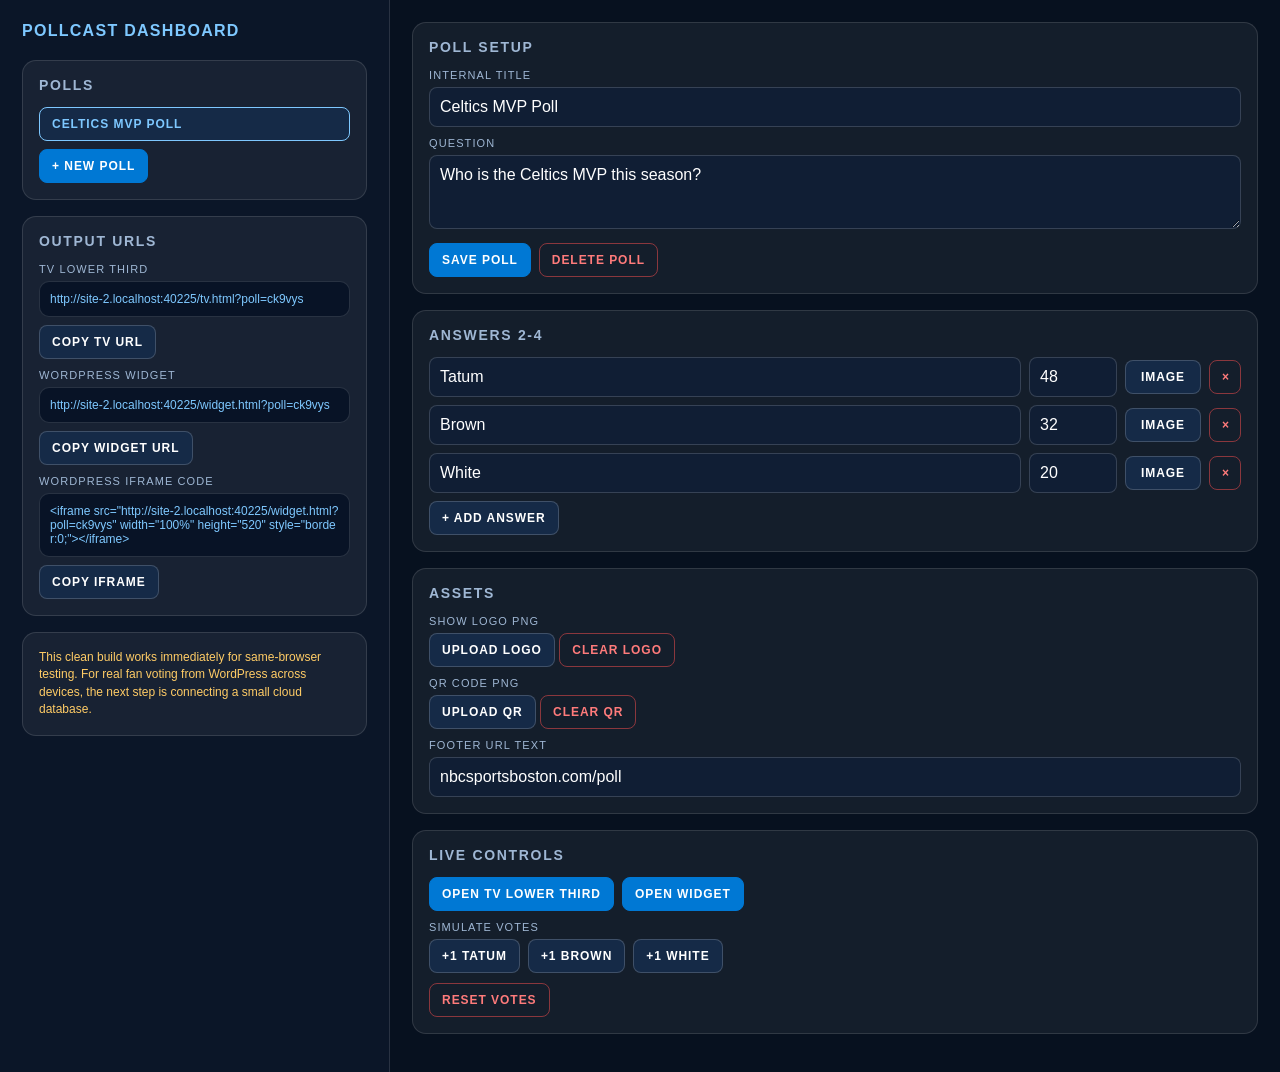
==== commit a6e59e6c: "Add files via upload" ====
--- a/index.html
+++ b/index.html
@@ -3,2054 +3,144 @@
 <head>
 <meta charset="UTF-8">
 <meta name="viewport" content="width=device-width, initial-scale=1.0">
-<title>NBC Sports Boston — PollCast</title>
-<link rel="stylesheet" href="https://use.typekit.net/hpr7qog.css">
-<style>
-*, *::before, *::after { box-sizing: border-box; margin: 0; padding: 0; }
+<title>PollCast Dashboard</title>
+<link rel="stylesheet" href="styles.css">
+</head>
+<body>
+<div class="dashboard">
+  <aside class="sidebar">
+    <div class="brand">PollCast Dashboard</div>
+    <div class="card">
+      <h2>Polls</h2>
+      <div id="pollList" class="poll-list"></div>
+      <button class="btn primary" id="newPollBtn">+ New Poll</button>
+    </div>
+    <div class="card">
+      <h2>Output URLs</h2>
+      <label>TV lower third</label>
+      <div class="url-box" id="tvUrl"></div>
+      <button class="btn" id="copyTv">Copy TV URL</button>
+      <label>WordPress widget</label>
+      <div class="url-box" id="widgetUrl"></div>
+      <button class="btn" id="copyWidget">Copy Widget URL</button>
+      <label>WordPress iframe code</label>
+      <div class="url-box" id="iframeCode"></div>
+      <button class="btn" id="copyIframe">Copy iframe</button>
+    </div>
+    <div class="card notice">
+      This clean build works immediately for same-browser testing. For real fan voting from WordPress across devices, the next step is connecting a small cloud database.
+    </div>
+  </aside>
 
-:root {
-  --nbc-blue:  #0089D0;
-  --nbc-navy:  #001E3C;
-  --nbc-red:   #E31837;
-  --bg:        #00111F;
-  --surface:   #001529;
-  --surface2:  #011e3a;
-  --border:    #0a2d4a;
-  --border2:   #0e3a5e;
-  --muted:     #3a6080;
-  --text:      #f0f4f8;
-  --font:      'antarctican', sans-serif;
-  --glass:     rgba(0,17,31,0.94);
-  --accent:    #0089D0;
+  <main class="main">
+    <div class="card">
+      <h2>Poll Setup</h2>
+      <label>Internal title</label>
+      <input id="titleInput">
+      <label>Question</label>
+      <textarea id="questionInput"></textarea>
+      <div class="row" style="margin-top:10px;">
+        <button class="btn primary" id="savePollBtn">Save Poll</button>
+        <button class="btn danger" id="deletePollBtn">Delete Poll</button>
+      </div>
+    </div>
+
+    <div class="card">
+      <h2>Answers 2-4</h2>
+      <div id="optionsEditor"></div>
+      <button class="btn" id="addOptionBtn">+ Add Answer</button>
+    </div>
+
+    <div class="card">
+      <h2>Assets</h2>
+      <label>Show logo PNG</label>
+      <button class="btn file-btn">Upload Logo <input type="file" id="logoInput" accept="image/*"></button>
+      <button class="btn danger" id="clearLogoBtn">Clear Logo</button>
+      <label>QR code PNG</label>
+      <button class="btn file-btn">Upload QR <input type="file" id="qrInput" accept="image/*"></button>
+      <button class="btn danger" id="clearQrBtn">Clear QR</button>
+      <label>Footer URL text</label>
+      <input id="footerInput">
+    </div>
+
+    <div class="card">
+      <h2>Live Controls</h2>
+      <div class="row">
+        <button class="btn primary" id="openTvBtn">Open TV Lower Third</button>
+        <button class="btn primary" id="openWidgetBtn">Open Widget</button>
+      </div>
+      <label>Simulate votes</label>
+      <div id="voteButtons" class="row" style="flex-wrap:wrap;"></div>
+      <button class="btn danger" id="resetVotesBtn" style="margin-top:10px;">Reset Votes</button>
+    </div>
+  </main>
+</div>
+
+<script src="shared.js"></script>
+<script>
+let state = PollCast.loadState();
+let activeId = state.activePollId;
+
+function activePoll(){ return state.polls.find(p => p.id === activeId) || state.polls[0]; }
+function base(){ return location.href.replace(/index\.html.*$/,'').replace(/\?.*$/,''); }
+function urls(){ const p=activePoll(); return { tv:`${base()}tv.html?poll=${p.id}`, widget:`${base()}widget.html?poll=${p.id}` }; }
+function save(){ state.activePollId = activeId; PollCast.saveState(state); render(); }
+
+function render(){
+  const p = activePoll();
+  document.getElementById('pollList').innerHTML = state.polls.map(poll => `<button class="btn ${poll.id===activeId?'active':''}" onclick="selectPoll('${poll.id}')">${poll.title || poll.question || 'Untitled poll'}</button>`).join('');
+  document.getElementById('titleInput').value = p.title || '';
+  document.getElementById('questionInput').value = p.question || '';
+  document.getElementById('footerInput').value = state.settings.footerUrl || '';
+
+  const u = urls();
+  document.getElementById('tvUrl').textContent = u.tv;
+  document.getElementById('widgetUrl').textContent = u.widget;
+  document.getElementById('iframeCode').textContent = `<iframe src="${u.widget}" width="100%" height="520" style="border:0;"></iframe>`;
+
+  const optWrap = document.getElementById('optionsEditor');
+  optWrap.innerHTML = '';
+  p.options.forEach((opt, index) => {
+    const row = document.createElement('div');
+    row.className = 'option-edit';
+    row.innerHTML = `
+      <input value="${opt.label || ''}" placeholder="Answer" oninput="updateOptionLabel(${index}, this.value)">
+      <input type="number" value="${opt.votes || 0}" min="0" oninput="updateOptionVotes(${index}, this.value)">
+      <button class="btn file-btn">Image <input type="file" accept="image/*" onchange="uploadOptionImage(event, ${index})"></button>
+      <button class="btn danger" onclick="removeOption(${index})">×</button>`;
+    optWrap.appendChild(row);
+  });
+  document.getElementById('addOptionBtn').disabled = p.options.length >= 4;
+  document.getElementById('voteButtons').innerHTML = p.options.map((opt,i)=>`<button class="btn" onclick="addVote(${i})">+1 ${opt.label}</button>`).join('');
 }
 
-html, body { height: 100%; }
-body { font-family: var(--font); background: var(--bg); color: var(--text); min-height: 100vh; }
-.view { display: none; }
-.view.active { display: flex; }
+window.selectPoll = id => { activeId = id; state.activePollId = id; save(); };
+window.updateOptionLabel = (i, v) => { activePoll().options[i].label = v; PollCast.saveState(state); };
+window.updateOptionVotes = (i, v) => { activePoll().options[i].votes = Math.max(0, Number(v || 0)); PollCast.saveState(state); render(); };
+window.removeOption = i => { const p=activePoll(); if(p.options.length<=2) return alert('Minimum 2 answers'); p.options.splice(i,1); save(); };
+window.uploadOptionImage = async (e, i) => { const file=e.target.files[0]; if(!file) return; activePoll().options[i].image = await PollCast.fileToDataUrl(file); save(); };
+window.addVote = i => { activePoll().options[i].votes = Number(activePoll().options[i].votes || 0) + 1; save(); };
 
-/* ── KEYFRAMES ─────────────────────────────────────── */
-@keyframes blink     { 0%,100%{opacity:1} 50%{opacity:0} }
-@keyframes fadeIn    { from{opacity:0;transform:translateY(8px)} to{opacity:1;transform:none} }
-@keyframes slideUp   { from{transform:translateY(100%);opacity:0} to{transform:translateY(0);opacity:1} }
-@keyframes slideDown { from{transform:translateY(0);opacity:1} to{transform:translateY(110%);opacity:0} }
-@keyframes scaleIn   { from{transform:scale(0.92);opacity:0} to{transform:scale(1);opacity:1} }
-@keyframes surgeRipple { 0%{opacity:.9} 40%{opacity:.5} 100%{opacity:0} }
-@keyframes countFlash  { 0%{color:var(--nbc-blue);transform:scale(1.2)} 100%{color:inherit;transform:scale(1)} }
-@keyframes resultSlide { from{transform:translateX(-24px);opacity:0} to{transform:none;opacity:1} }
-@keyframes winnerPop   { 0%{transform:scale(1)} 30%{transform:scale(1.03)} 100%{transform:scale(1)} }
+document.getElementById('newPollBtn').onclick = () => {
+  const id = PollCast.uid();
+  state.polls.push({ id, title:'New Poll', question:'Type your question here', status:'active', createdAt:new Date().toISOString(), options:[{id:PollCast.uid(),label:'Answer 1',votes:0,image:''},{id:PollCast.uid(),label:'Answer 2',votes:0,image:''}] });
+  activeId = id; save();
+};
+document.getElementById('savePollBtn').onclick = () => { const p=activePoll(); p.title=document.getElementById('titleInput').value; p.question=document.getElementById('questionInput').value; state.settings.footerUrl=document.getElementById('footerInput').value; save(); };
+document.getElementById('deletePollBtn').onclick = () => { if(state.polls.length<=1) return alert('Need at least one poll'); if(!confirm('Delete this poll?')) return; state.polls = state.polls.filter(p=>p.id!==activeId); activeId=state.polls[0].id; save(); };
+document.getElementById('addOptionBtn').onclick = () => { const p=activePoll(); if(p.options.length>=4) return; p.options.push({id:PollCast.uid(),label:`Answer ${p.options.length+1}`,votes:0,image:''}); save(); };
+document.getElementById('resetVotesBtn').onclick = () => { activePoll().options.forEach(o=>o.votes=0); save(); };
+document.getElementById('openTvBtn').onclick = () => window.open(urls().tv, '_blank');
+document.getElementById('openWidgetBtn').onclick = () => window.open(urls().widget, '_blank');
+document.getElementById('copyTv').onclick = () => PollCast.copyText(urls().tv);
+document.getElementById('copyWidget').onclick = () => PollCast.copyText(urls().widget);
+document.getElementById('copyIframe').onclick = () => PollCast.copyText(document.getElementById('iframeCode').textContent);
+document.getElementById('logoInput').onchange = async e => { const f=e.target.files[0]; if(!f) return; state.settings.logo = await PollCast.fileToDataUrl(f); save(); };
+document.getElementById('qrInput').onchange = async e => { const f=e.target.files[0]; if(!f) return; state.settings.qr = await PollCast.fileToDataUrl(f); save(); };
+document.getElementById('clearLogoBtn').onclick = () => { state.settings.logo=''; save(); };
+document.getElementById('clearQrBtn').onclick = () => { state.settings.qr=''; save(); };
 
-/* ═══════════════════════════════════════════
-   POLL WIDGET  ?view=poll
-═══════════════════════════════════════════ */
-#view-poll {
-  min-height:100vh; background:var(--bg);
-  flex-direction:column; align-items:center; justify-content:center; padding:40px 16px;
-}
-.poll-card {
-  background:var(--surface); border:1px solid var(--border);
-  border-radius:16px; width:100%; max-width:520px; overflow:hidden;
-  animation:fadeIn .4s ease forwards;
-}
-.poll-card-header {
-  padding:24px 24px 18px; border-bottom:1px solid var(--border);
-  display:flex; align-items:flex-start; gap:12px;
-}
-.poll-live-dot {
-  width:8px; height:8px; border-radius:50%; background:var(--nbc-red);
-  margin-top:6px; flex-shrink:0; animation:blink 1.4s ease-in-out infinite;
-}
-.poll-question-text { font-size:19px; font-weight:700; line-height:1.35; flex:1; }
-.poll-meta-bar {
-  padding:7px 24px; border-bottom:1px solid var(--border);
-  display:flex; gap:16px; font-size:11px; color:var(--muted); letter-spacing:.08em; align-items:center;
-}
-.poll-meta-bar .accent { color:var(--accent); }
-.poll-options-list { padding:16px 20px 18px; display:flex; flex-direction:column; gap:9px; }
-
-.poll-option {
-  position:relative; border:1.5px solid var(--border); border-radius:10px;
-  overflow:hidden; cursor:pointer; transition:border-color .2s,transform .15s; user-select:none;
-}
-.poll-option:hover:not(.voted) { border-color:#0e3a5e; transform:translateY(-1px); }
-.poll-option.selected { border-color:var(--accent); }
-.poll-option.winner   { border-color:var(--accent); animation:winnerPop .4s ease; }
-.opt-bar { position:absolute; inset:0; width:0%; transition:width .65s cubic-bezier(.34,1.2,.64,1); border-radius:8px; }
-.opt-surge-overlay { position:absolute; inset:0; opacity:0; pointer-events:none; border-radius:8px; }
-.opt-surge-overlay.fire { animation:surgeRipple .55s ease forwards; background:rgba(0,137,208,.15); }
-
-/* option with image */
-.opt-body {
-  position:relative; z-index:1; display:flex; align-items:center; gap:11px; padding:10px 14px;
-}
-.opt-img {
-  width:40px; height:40px; border-radius:6px; object-fit:cover; flex-shrink:0;
-  border:1px solid rgba(255,255,255,.1);
-}
-.opt-img-placeholder {
-  width:40px; height:40px; border-radius:6px; flex-shrink:0; display:none;
-  background:var(--surface2); border:1px dashed var(--border2);
-  align-items:center; justify-content:center; font-size:9px; color:var(--muted);
-  letter-spacing:.05em; text-transform:uppercase; text-align:center; line-height:1.2;
-}
-.opt-radio {
-  width:17px; height:17px; border-radius:50%; border:2px solid var(--border);
-  flex-shrink:0; display:flex; align-items:center; justify-content:center; transition:all .15s;
-}
-.opt-radio-inner { width:7px; height:7px; border-radius:50%; background:var(--bg); opacity:0; transition:opacity .15s; }
-.opt-label { flex:1; font-size:15px; font-weight:600; }
-.opt-pct   { font-size:13px; color:var(--muted); min-width:34px; text-align:right; transition:color .3s; font-weight:600; }
-.poll-closed-msg { text-align:center; padding:10px 24px 0; font-size:11px; color:var(--nbc-red); letter-spacing:.1em; text-transform:uppercase; font-weight:700; display:none; }
-.vote-btn {
-  display:block; width:calc(100% - 40px); margin:12px 20px 20px;
-  padding:14px; background:var(--nbc-blue); color:#fff; border:none;
-  border-radius:10px; font-family:var(--font); font-size:13px; font-weight:800;
-  letter-spacing:.1em; text-transform:uppercase; cursor:pointer; transition:opacity .2s,transform .15s;
-}
-.vote-btn:hover:not(:disabled) { transform:translateY(-1px); opacity:.9; }
-.vote-btn:disabled { opacity:.22; cursor:not-allowed; transform:none; }
-.vote-conf { text-align:center; padding:0 24px 20px; font-size:12px; color:var(--muted); display:none; letter-spacing:.08em; }
-
-/* QR code block on poll widget */
-.poll-qr-block {
-  display:flex; align-items:center; gap:14px; padding:14px 20px;
-  border-top:1px solid var(--border); margin-top:0;
-}
-.poll-qr-box {
-  width:64px; height:64px; flex-shrink:0; border-radius:8px;
-  border:1.5px dashed var(--border2); background:var(--surface2);
-  display:flex; align-items:center; justify-content:center; overflow:hidden;
-}
-.poll-qr-box img { width:100%; height:100%; object-fit:contain; }
-.poll-qr-placeholder {
-  display:flex; flex-direction:column; align-items:center; justify-content:center; gap:3px;
-  font-size:8px; color:var(--muted); letter-spacing:.08em; text-transform:uppercase; text-align:center; line-height:1.3;
-}
-.poll-qr-placeholder svg { opacity:.35; }
-.poll-qr-text { flex:1; }
-.poll-qr-cta  { font-size:13px; font-weight:700; color:var(--text); line-height:1.3; }
-.poll-qr-url  { font-size:11px; color:var(--muted); margin-top:3px; letter-spacing:.04em; }
-
-/* ═══════════════════════════════════════════
-   LOWER THIRD  ?view=lower-third
-═══════════════════════════════════════════ */
-#view-lower-third {
-  width:100vw; height:100vh; background:#00b140;
-  flex-direction:column; align-items:stretch; justify-content:flex-end; overflow:hidden;
-}
-.lt-wrap { padding:0 0 32px; transform:translateY(100%); }
-.lt-wrap.visible { animation:slideUp .55s cubic-bezier(.16,1,.3,1) forwards; }
-.lt-wrap.hiding  { animation:slideDown .4s cubic-bezier(.7,0,1,.6) forwards; }
-
-.lt-inner {
-  margin:0 32px; background:var(--glass);
-  border:1px solid rgba(255,255,255,.07); border-bottom:none;
-  border-radius:10px 10px 0 0; overflow:hidden; position:relative;
-}
-.lt-inner::before {
-  content:''; position:absolute; top:0; left:0; right:0; height:3px;
-  background:linear-gradient(90deg,var(--nbc-blue),var(--nbc-red));
-}
-
-/* LT layout: label | content | QR */
-.lt-body { display:grid; grid-template-columns:auto 1fr auto; }
-
-.lt-label-col {
-  background:var(--nbc-blue); padding:14px 20px;
-  display:flex; flex-direction:column; justify-content:center; align-items:center;
-  min-width:120px;
-  clip-path:polygon(0 0,100% 0,calc(100% - 16px) 100%,0 100%);
-  padding-right:34px;
-}
-.lt-logo-img { max-width:80px; max-height:44px; object-fit:contain; display:none; }
-.lt-logo-text {
-  display:flex; flex-direction:column; align-items:flex-start;
-}
-.lt-eyebrow { font-size:9px; font-weight:700; letter-spacing:.22em; text-transform:uppercase; color:rgba(255,255,255,.6); line-height:1; margin-bottom:4px; }
-.lt-keyword { font-size:20px; font-weight:900; color:#fff; line-height:1; text-transform:uppercase; letter-spacing:.02em; }
-.lt-livepill {
-  background:var(--nbc-red); color:#fff; font-size:8px; font-weight:800;
-  letter-spacing:.2em; padding:3px 7px; border-radius:3px; margin-top:6px;
-  display:inline-flex; align-items:center; gap:4px;
-}
-.lt-livepill-dot { width:5px; height:5px; background:#fff; border-radius:50%; animation:blink 1.1s step-end infinite; }
-
-.lt-content-col {
-  padding:12px 16px 10px 22px; display:flex; flex-direction:column; justify-content:center; gap:6px; min-width:0;
-}
-.lt-q {
-  font-size:15px; font-weight:700; color:rgba(255,255,255,.95);
-  text-transform:uppercase; letter-spacing:.03em;
-  white-space:nowrap; overflow:hidden; text-overflow:ellipsis; line-height:1.1;
-}
-
-/* options with images in lower third */
-.lt-options-row { display:flex; gap:8px; align-items:flex-end; }
-.lt-opt-item { flex:1; min-width:0; display:flex; flex-direction:column; gap:3px; }
-.lt-opt-img-wrap {
-  display:flex; align-items:center; gap:6px; margin-bottom:2px;
-}
-.lt-opt-img {
-  width:28px; height:28px; border-radius:4px; object-fit:cover; flex-shrink:0;
-  border:1px solid rgba(255,255,255,.15); display:none;
-}
-.lt-bar-meta-row { display:flex; justify-content:space-between; align-items:baseline; gap:3px; }
-.lt-bar-lbl { font-size:11px; font-weight:600; color:rgba(255,255,255,.6); text-transform:uppercase; letter-spacing:.05em; white-space:nowrap; overflow:hidden; text-overflow:ellipsis; flex:1; }
-.lt-bar-pct { font-size:13px; font-weight:800; color:#fff; transition:color .3s; white-space:nowrap; }
-.lt-opt-item.leader .lt-bar-pct { color:var(--accent); }
-.lt-opt-item.leader .lt-bar-lbl { color:rgba(255,255,255,.92); }
-.lt-opt-item.surging .lt-bar-pct { animation:countFlash .4s ease; }
-.lt-track { height:4px; background:rgba(255,255,255,.1); border-radius:2px; overflow:hidden; }
-.lt-fill  { height:100%; border-radius:2px; transition:width .65s cubic-bezier(.34,1.56,.64,1); width:0%; }
-
-/* QR column in lower third */
-.lt-qr-col {
-  display:flex; align-items:center; justify-content:center;
-  padding:10px 14px 10px 8px; flex-shrink:0;
-}
-.lt-qr-box {
-  width:62px; height:62px; border-radius:6px; overflow:hidden;
-  background:rgba(255,255,255,.9); border:2px solid rgba(255,255,255,.2);
-  display:flex; align-items:center; justify-content:center;
-}
-.lt-qr-box img { width:100%; height:100%; object-fit:contain; }
-.lt-qr-placeholder {
-  width:100%; height:100%; display:flex; flex-direction:column;
-  align-items:center; justify-content:center; gap:2px;
-  font-size:7px; color:rgba(0,0,0,.4); letter-spacing:.06em;
-  text-transform:uppercase; text-align:center;
-}
-.lt-qr-placeholder svg { opacity:.4; }
-
-.lt-footer {
-  background:rgba(0,0,0,.3); padding:5px 14px 5px 22px;
-  display:flex; justify-content:space-between; align-items:center;
-}
-.lt-vote-ct { font-size:10px; color:rgba(255,255,255,.35); letter-spacing:.12em; text-transform:uppercase; }
-.lt-vote-ct strong { color:rgba(255,255,255,.65); transition:all .2s; }
-.lt-vote-ct strong.flash { animation:countFlash .4s ease; }
-.lt-ticker-txt { font-size:10px; color:rgba(255,255,255,.28); letter-spacing:.1em; text-transform:uppercase; }
-
-/* ═══════════════════════════════════════════
-   FULLSCREEN RESULTS  ?view=results
-═══════════════════════════════════════════ */
-#view-results {
-  width:100vw; height:100vh; background:#00b140;
-  flex-direction:column; align-items:stretch; justify-content:center; overflow:hidden;
-}
-.fs-wrap { padding:0 48px; opacity:0; }
-.fs-wrap.visible { animation:scaleIn .6s cubic-bezier(.16,1,.3,1) .2s forwards; }
-.fs-wrap.hiding  { animation:slideDown .45s cubic-bezier(.7,0,1,.6) forwards; }
-.fs-inner {
-  background:var(--glass); border:1px solid rgba(255,255,255,.08);
-  border-radius:14px; overflow:hidden; position:relative;
-}
-.fs-inner::before {
-  content:''; position:absolute; top:0; left:0; right:0; height:4px;
-  background:linear-gradient(90deg,var(--nbc-blue),var(--nbc-red));
-}
-.fs-header {
-  display:grid; grid-template-columns:auto 1fr auto auto;
-  align-items:center; border-bottom:1px solid rgba(255,255,255,.07);
-}
-.fs-badge {
-  background:var(--nbc-blue); padding:18px 24px;
-  clip-path:polygon(0 0,100% 0,calc(100% - 20px) 100%,0 100%);
-  padding-right:44px; display:flex; flex-direction:column; align-items:center; justify-content:center;
-  min-width:110px;
-}
-.fs-badge-logo { max-width:80px; max-height:40px; object-fit:contain; display:none; }
-.fs-badge-text { display:flex; flex-direction:column; }
-.fs-badge-eyebrow { font-size:10px; font-weight:700; letter-spacing:.22em; text-transform:uppercase; color:rgba(255,255,255,.6); margin-bottom:4px; }
-.fs-badge-kw { font-size:26px; font-weight:900; color:#fff; line-height:1; text-transform:uppercase; }
-.fs-question-wrap { padding:16px 24px 16px 28px; }
-.fs-question { font-size:22px; font-weight:800; color:#fff; text-transform:uppercase; letter-spacing:.02em; line-height:1.2; }
-.fs-sub { font-size:11px; color:rgba(255,255,255,.35); margin-top:5px; letter-spacing:.12em; text-transform:uppercase; }
-.fs-votes-badge {
-  margin:0 16px; text-align:center; background:rgba(255,255,255,.05);
-  border:1px solid rgba(255,255,255,.08); border-radius:10px; padding:12px 18px;
-}
-.fs-votes-num { font-size:30px; font-weight:900; color:var(--accent); line-height:1; }
-.fs-votes-lbl { font-size:9px; color:rgba(255,255,255,.35); letter-spacing:.18em; text-transform:uppercase; margin-top:3px; }
-
-/* QR in fullscreen results */
-.fs-qr-block {
-  display:flex; flex-direction:column; align-items:center; justify-content:center;
-  gap:6px; padding:12px 20px 12px 8px;
-}
-.fs-qr-box {
-  width:72px; height:72px; border-radius:8px; overflow:hidden;
-  background:rgba(255,255,255,.92); border:2px solid rgba(255,255,255,.2);
-  display:flex; align-items:center; justify-content:center;
-}
-.fs-qr-box img { width:100%; height:100%; object-fit:contain; }
-.fs-qr-placeholder {
-  width:100%; height:100%; display:flex; flex-direction:column;
-  align-items:center; justify-content:center; gap:3px;
-  font-size:7px; color:rgba(0,0,0,.4); letter-spacing:.06em;
-  text-transform:uppercase; text-align:center;
-}
-.fs-qr-lbl { font-size:9px; color:rgba(255,255,255,.3); letter-spacing:.1em; text-transform:uppercase; }
-
-.fs-results { padding:20px 28px 24px; display:flex; flex-direction:column; gap:12px; }
-.fs-row {
-  display:grid; grid-template-columns:36px 160px 1fr 68px;
-  align-items:center; gap:14px; animation:resultSlide .4s ease both;
-}
-.fs-row:nth-child(1){animation-delay:.05s} .fs-row:nth-child(2){animation-delay:.12s}
-.fs-row:nth-child(3){animation-delay:.19s} .fs-row:nth-child(4){animation-delay:.26s}
-.fs-row:nth-child(5){animation-delay:.33s}
-.fs-opt-img {
-  width:36px; height:36px; border-radius:6px; object-fit:cover;
-  border:1px solid rgba(255,255,255,.15); display:none;
-}
-.fs-opt-img-placeholder {
-  width:36px; height:36px; border-radius:6px; background:rgba(255,255,255,.05);
-  border:1px dashed rgba(255,255,255,.1); display:none;
-}
-.fs-row-label {
-  font-size:15px; font-weight:700; color:rgba(255,255,255,.7);
-  text-transform:uppercase; letter-spacing:.04em; text-align:right;
-  white-space:nowrap; overflow:hidden; text-overflow:ellipsis; transition:color .3s;
-}
-.fs-row.winner .fs-row-label { color:#fff; }
-.fs-bar-track { height:14px; background:rgba(255,255,255,.07); border-radius:4px; overflow:hidden; }
-.fs-bar-fill {
-  height:100%; border-radius:4px;
-  transition:width .9s cubic-bezier(.34,1.1,.64,1); width:0%; position:relative;
-}
-.fs-bar-fill::after { content:''; position:absolute; right:0; top:0; bottom:0; width:3px; background:rgba(255,255,255,.4); border-radius:0 4px 4px 0; }
-.fs-row.winner .fs-bar-fill { box-shadow:0 0 14px rgba(0,137,208,.4); }
-.fs-pct { font-size:22px; font-weight:900; color:rgba(255,255,255,.5); text-align:right; transition:color .3s; }
-.fs-row.winner .fs-pct { color:var(--accent); }
-.fs-winner-crown { display:none; font-size:10px; font-weight:800; letter-spacing:.12em; text-transform:uppercase; color:var(--accent); margin-left:6px; vertical-align:middle; }
-.fs-row.winner .fs-winner-crown { display:inline; }
-.fs-footer {
-  background:rgba(0,0,0,.3); padding:8px 28px;
-  display:flex; align-items:center; justify-content:space-between;
-}
-.fs-ticker { font-size:10px; color:rgba(255,255,255,.28); letter-spacing:.12em; text-transform:uppercase; }
-.fs-status.live { font-size:10px; color:rgba(255,60,60,.7); display:flex; align-items:center; gap:5px; letter-spacing:.1em; text-transform:uppercase; }
-.fs-status-dot { width:5px; height:5px; background:var(--nbc-red); border-radius:50%; animation:blink 1.1s step-end infinite; }
-
-/* ═══════════════════════════════════════════
-   DASHBOARD
-═══════════════════════════════════════════ */
-#view-dashboard { flex-direction:column; min-height:100vh; background:var(--bg); }
-
-.dash-nav {
-  background:var(--surface); border-bottom:1px solid var(--border);
-  padding:0 24px; display:flex; align-items:center; gap:16px;
-  height:50px; position:sticky; top:0; z-index:50; flex-shrink:0;
-}
-.dash-logo { font-size:14px; font-weight:900; letter-spacing:.12em; text-transform:uppercase; color:var(--accent); }
-.dash-logo span { color:var(--muted); font-weight:400; }
-.dash-sep { width:1px; height:18px; background:var(--border); }
-.dash-votecount { font-size:11px; color:var(--muted); letter-spacing:.06em; }
-.dash-votecount strong { color:var(--text); }
-.nav-r { margin-left:auto; display:flex; gap:6px; align-items:center; }
-.nb {
-  padding:6px 12px; border-radius:6px; font-size:10px; font-weight:700;
-  letter-spacing:.1em; text-transform:uppercase; border:1px solid var(--border);
-  color:var(--muted); cursor:pointer; background:none; font-family:var(--font); transition:all .18s;
-}
-.nb:hover { color:var(--text); border-color:var(--border2); background:var(--surface2); }
-.nb.go { background:var(--nbc-blue); border-color:var(--nbc-blue); color:#fff; }
-.nb.go:hover { opacity:.88; }
-.nb.danger { border-color:rgba(255,60,60,.3); color:rgba(255,80,80,.7); }
-.nb.danger:hover { border-color:var(--nbc-red); color:var(--nbc-red); background:rgba(255,60,60,.07); }
-
-.poll-switcher {
-  background:var(--surface); border-bottom:1px solid var(--border);
-  padding:0 24px; display:flex; align-items:center; flex-shrink:0; overflow-x:auto;
-}
-.poll-tab {
-  padding:10px 18px; font-size:11px; font-weight:700; letter-spacing:.08em;
-  text-transform:uppercase; color:var(--muted); cursor:pointer;
-  border-bottom:2px solid transparent; white-space:nowrap; transition:color .18s,border-color .18s;
-  background:none; border-top:none; border-left:none; border-right:none; font-family:var(--font);
-}
-.poll-tab:hover { color:var(--text); }
-.poll-tab.active { color:var(--accent); border-bottom-color:var(--accent); }
-.poll-tab.on-air { color:var(--nbc-red); border-bottom-color:var(--nbc-red); }
-.poll-tab.on-air::before { content:'● '; font-size:8px; }
-.add-poll-tab {
-  padding:10px 14px; font-size:16px; color:var(--muted); cursor:pointer;
-  background:none; border:none; font-family:var(--font); transition:color .18s; margin-left:4px;
-}
-.add-poll-tab:hover { color:var(--accent); }
-
-.dash-body { display:flex; flex:1; overflow:hidden; }
-
-/* previews sidebar */
-.dash-previews {
-  width:420px; flex-shrink:0; border-right:1px solid var(--border);
-  display:flex; flex-direction:column; overflow-y:auto; padding:20px; gap:20px;
-}
-.preview-block { display:flex; flex-direction:column; gap:10px; }
-.preview-lbl {
-  font-size:9px; font-weight:700; letter-spacing:.2em; text-transform:uppercase;
-  color:var(--muted); display:flex; align-items:center; gap:8px;
-}
-.preview-lbl::after { content:''; flex:1; height:1px; background:var(--border); }
-.onair-badge {
-  font-size:8px; font-weight:800; letter-spacing:.15em; color:var(--nbc-red);
-  border:1px solid rgba(255,60,60,.4); border-radius:3px; padding:2px 5px; display:none;
-}
-.onair-badge.show { display:inline; animation:blink 1.2s step-end infinite; }
-
-/* mini poll */
-.mini-poll { background:var(--surface2); border:1px solid var(--border); border-radius:10px; overflow:hidden; }
-.mini-poll-header { padding:12px 14px 10px; border-bottom:1px solid var(--border); display:flex; gap:8px; align-items:flex-start; }
-.mini-live-dot { width:6px; height:6px; background:var(--nbc-red); border-radius:50%; margin-top:5px; flex-shrink:0; animation:blink 1.4s ease-in-out infinite; }
-.mini-q { font-size:12px; font-weight:700; line-height:1.3; }
-.mini-options { padding:8px 14px 12px; display:flex; flex-direction:column; gap:6px; }
-.mini-opt { position:relative; border:1px solid var(--border); border-radius:6px; overflow:hidden; }
-.mini-opt-bar { position:absolute; inset:0; transition:width .65s cubic-bezier(.34,1.2,.64,1); width:0%; border-radius:5px; }
-.mini-opt-body { position:relative; z-index:1; display:flex; align-items:center; gap:7px; padding:5px 9px; font-size:10px; font-weight:600; }
-.mini-opt-img { width:20px; height:20px; border-radius:3px; object-fit:cover; flex-shrink:0; border:1px solid rgba(255,255,255,.1); display:none; }
-.mini-opt-pct { color:var(--muted); font-size:10px; margin-left:auto; }
-.mini-opt.leader { border-color:var(--accent); }
-.mini-opt.leader .mini-opt-pct { color:var(--accent); }
-
-/* mini lower third */
-.lt-preview-frame { aspect-ratio:16/9; background:#00b140; border-radius:8px; overflow:hidden; position:relative; }
-.lt-preview-inner { position:absolute; bottom:0; left:0; right:0; padding:0 0 10px; }
-.lt-mini-inner { margin:0 10px; background:var(--glass); border:1px solid rgba(255,255,255,.07); border-bottom:none; border-radius:5px 5px 0 0; overflow:hidden; position:relative; }
-.lt-mini-inner::before { content:''; position:absolute; top:0; left:0; right:0; height:2px; background:linear-gradient(90deg,var(--nbc-blue),var(--nbc-red)); }
-.lt-mini-body { display:grid; grid-template-columns:auto 1fr auto; }
-.lt-mini-label {
-  background:var(--nbc-blue); padding:5px 7px;
-  display:flex; align-items:center; justify-content:center;
-  min-width:52px; clip-path:polygon(0 0,100% 0,calc(100% - 7px) 100%,0 100%); padding-right:14px;
-}
-.lt-mini-logo { max-width:38px; max-height:24px; object-fit:contain; display:none; }
-.lt-mini-kw  { font-size:9px; font-weight:900; color:#fff; text-transform:uppercase; line-height:1; }
-.lt-mini-content { padding:5px 8px 5px 10px; display:flex; flex-direction:column; gap:3px; justify-content:center; min-width:0; }
-.lt-mini-q { font-size:7px; font-weight:700; color:rgba(255,255,255,.9); text-transform:uppercase; letter-spacing:.02em; white-space:nowrap; overflow:hidden; text-overflow:ellipsis; }
-.lt-mini-bars { display:flex; gap:4px; }
-.lt-mini-bar-item { flex:1; min-width:0; display:flex; flex-direction:column; gap:1px; }
-.lt-mini-bar-row { display:flex; justify-content:space-between; font-size:6px; font-weight:600; }
-.lt-mini-bar-lbl { color:rgba(255,255,255,.5); text-transform:uppercase; overflow:hidden; text-overflow:ellipsis; white-space:nowrap; }
-.lt-mini-bar-pct { color:#fff; }
-.lt-mini-bar-item.leader .lt-mini-bar-pct { color:var(--accent); }
-.lt-mini-track { height:2px; background:rgba(255,255,255,.1); border-radius:1px; overflow:hidden; }
-.lt-mini-fill  { height:100%; border-radius:1px; transition:width .65s cubic-bezier(.34,1.2,.64,1); width:0%; }
-.lt-mini-qr { padding:4px 5px; display:flex; align-items:center; justify-content:center; }
-.lt-mini-qr-box { width:28px; height:28px; border-radius:3px; background:rgba(255,255,255,.85); display:flex; align-items:center; justify-content:center; overflow:hidden; }
-.lt-mini-qr-box img { width:100%; height:100%; object-fit:contain; }
-.lt-mini-qr-ph { width:100%; height:100%; background:rgba(0,0,0,.15); display:flex; align-items:center; justify-content:center; }
-.lt-mini-footer { background:rgba(0,0,0,.3); padding:3px 8px 3px 10px; display:flex; justify-content:space-between; }
-.lt-mini-vct { font-size:6px; color:rgba(255,255,255,.3); letter-spacing:.1em; text-transform:uppercase; }
-.lt-mini-vct strong { color:rgba(255,255,255,.55); }
-
-/* mini fullscreen */
-.fs-preview-frame { aspect-ratio:16/9; background:#00b140; border-radius:8px; overflow:hidden; position:relative; display:flex; align-items:center; justify-content:center; }
-.fs-mini-inner { width:calc(100% - 20px); background:var(--glass); border:1px solid rgba(255,255,255,.08); border-radius:8px; overflow:hidden; position:relative; }
-.fs-mini-inner::before { content:''; position:absolute; top:0; left:0; right:0; height:2px; background:linear-gradient(90deg,var(--nbc-blue),var(--nbc-red)); }
-.fs-mini-header { display:flex; align-items:center; border-bottom:1px solid rgba(255,255,255,.06); }
-.fs-mini-badge { background:var(--nbc-blue); padding:7px 9px; clip-path:polygon(0 0,100% 0,calc(100% - 8px) 100%,0 100%); padding-right:17px; flex-shrink:0; display:flex; align-items:center; justify-content:center; min-width:44px; }
-.fs-mini-logo { max-width:32px; max-height:18px; object-fit:contain; display:none; }
-.fs-mini-badge-kw { font-size:9px; font-weight:900; color:#fff; text-transform:uppercase; line-height:1; }
-.fs-mini-q { font-size:8px; font-weight:700; color:#fff; padding:0 10px; text-transform:uppercase; letter-spacing:.02em; white-space:nowrap; overflow:hidden; text-overflow:ellipsis; flex:1; }
-.fs-mini-qr { padding:5px 8px 5px 4px; display:flex; align-items:center; justify-content:center; }
-.fs-mini-qr-box { width:26px; height:26px; border-radius:3px; background:rgba(255,255,255,.88); display:flex; align-items:center; justify-content:center; overflow:hidden; }
-.fs-mini-qr-box img { width:100%; height:100%; object-fit:contain; }
-.fs-mini-qr-ph { width:100%; height:100%; background:rgba(0,0,0,.15); }
-.fs-mini-rows { padding:6px 10px; display:flex; flex-direction:column; gap:4px; }
-.fs-mini-row { display:grid; grid-template-columns:18px 55px 1fr 28px; gap:5px; align-items:center; }
-.fs-mini-img { width:18px; height:18px; border-radius:2px; object-fit:cover; border:1px solid rgba(255,255,255,.1); display:none; }
-.fs-mini-img-ph { width:18px; height:18px; }
-.fs-mini-lbl { font-size:7px; font-weight:700; color:rgba(255,255,255,.6); text-transform:uppercase; text-align:right; overflow:hidden; text-overflow:ellipsis; white-space:nowrap; }
-.fs-mini-track { height:5px; background:rgba(255,255,255,.07); border-radius:2px; overflow:hidden; }
-.fs-mini-fill  { height:100%; border-radius:2px; transition:width .7s cubic-bezier(.34,1.1,.64,1); width:0%; }
-.fs-mini-pct   { font-size:7px; font-weight:800; color:rgba(255,255,255,.5); }
-.fs-mini-row.winner .fs-mini-pct { color:var(--accent); }
-.fs-mini-row.winner .fs-mini-lbl { color:#fff; }
-
-/* controls */
-.dash-controls { flex:1; overflow-y:auto; padding:20px 24px; display:flex; flex-direction:column; gap:20px; }
-.ctrl-section { display:flex; flex-direction:column; gap:12px; }
-.ctrl-heading {
-  font-size:9px; font-weight:700; letter-spacing:.2em; text-transform:uppercase;
-  color:var(--muted); display:flex; align-items:center; gap:10px;
-}
-.ctrl-heading::after { content:''; flex:1; height:1px; background:var(--border); }
-.ctrl-label { font-size:10px; color:var(--muted); letter-spacing:.08em; text-transform:uppercase; margin-bottom:5px; display:block; }
-.ctrl-input {
-  width:100%; background:var(--surface2); border:1px solid var(--border);
-  border-radius:7px; color:var(--text); font-family:var(--font); font-size:13px;
-  padding:9px 12px; outline:none; transition:border-color .2s;
-}
-.ctrl-input:focus { border-color:var(--accent); }
-.cb {
-  padding:8px 13px; border-radius:7px; border:1px solid var(--border);
-  background:var(--surface2); color:var(--muted); font-family:var(--font);
-  font-size:10px; font-weight:700; letter-spacing:.08em; text-transform:uppercase;
-  cursor:pointer; transition:all .18s; white-space:nowrap;
-}
-.cb:hover { border-color:var(--border2); color:var(--text); background:var(--surface); }
-.cb.go   { background:var(--nbc-blue); border-color:var(--nbc-blue); color:#fff; }
-.cb.go:hover { opacity:.88; }
-.cb.pull { border-color:rgba(255,60,60,.35); color:rgba(255,80,80,.7); }
-.cb.pull:hover { border-color:var(--nbc-red); color:var(--nbc-red); background:rgba(255,60,60,.07); }
-.cb.active { border-color:var(--nbc-blue); color:var(--nbc-blue); background:rgba(0,137,208,.08); }
-.btn-row { display:flex; gap:7px; flex-wrap:wrap; align-items:center; }
-
-/* option builder rows with image upload */
-.opt-builder-list { display:flex; flex-direction:column; gap:7px; margin-bottom:7px; }
-.opt-row { display:flex; gap:6px; align-items:center; }
-.opt-row input { flex:1; background:var(--surface2); border:1px solid var(--border); border-radius:7px; color:var(--text); font-family:var(--font); font-size:13px; padding:8px 11px; outline:none; transition:border-color .2s; }
-.opt-row input:focus { border-color:var(--accent); }
-
-/* image upload button per option */
-.opt-img-upload-btn {
-  width:34px; height:34px; border-radius:6px; border:1px solid var(--border);
-  background:var(--surface2); cursor:pointer; display:flex; align-items:center; justify-content:center;
-  position:relative; flex-shrink:0; transition:border-color .18s;
-  overflow:hidden;
-}
-.opt-img-upload-btn:hover { border-color:var(--nbc-blue); }
-.opt-img-upload-btn input[type=file] { position:absolute; inset:0; opacity:0; cursor:pointer; width:100%; height:100%; }
-.opt-img-upload-btn .thumb { width:100%; height:100%; object-fit:cover; border-radius:5px; display:none; }
-.opt-img-upload-btn svg { flex-shrink:0; }
-
-.del-btn { width:30px; height:30px; background:none; border:1px solid var(--border); border-radius:6px; color:var(--muted); cursor:pointer; font-size:15px; transition:all .18s; flex-shrink:0; }
-.del-btn:hover { color:var(--nbc-red); border-color:var(--nbc-red); }
-.add-opt-btn { width:100%; background:none; border:1px dashed var(--border); border-radius:7px; color:var(--muted); font-family:var(--font); font-size:11px; letter-spacing:.08em; padding:8px; cursor:pointer; transition:all .18s; }
-.add-opt-btn:hover { border-color:var(--accent); color:var(--accent); }
-
-/* Logo upload */
-.logo-upload-area {
-  display:flex; align-items:center; gap:12px;
-}
-.logo-drop-zone {
-  flex:1; height:52px; border-radius:8px; border:1.5px dashed var(--border2);
-  background:var(--surface2); display:flex; align-items:center; justify-content:center;
-  gap:8px; cursor:pointer; position:relative; transition:border-color .2s; overflow:hidden;
-}
-.logo-drop-zone:hover { border-color:var(--nbc-blue); }
-.logo-drop-zone input[type=file] { position:absolute; inset:0; opacity:0; cursor:pointer; }
-.logo-drop-zone span { font-size:11px; color:var(--muted); letter-spacing:.08em; pointer-events:none; }
-.logo-preview {
-  width:60px; height:40px; border-radius:6px; background:var(--nbc-blue);
-  display:flex; align-items:center; justify-content:center; flex-shrink:0; overflow:hidden;
-  border:1px solid var(--border2);
-}
-.logo-preview img { max-width:56px; max-height:36px; object-fit:contain; display:none; }
-.logo-preview-ph { font-size:8px; color:rgba(255,255,255,.4); letter-spacing:.08em; text-transform:uppercase; text-align:center; }
-.logo-clear-btn { padding:6px 10px; border-radius:6px; border:1px solid var(--border); background:none; color:var(--muted); font-family:var(--font); font-size:10px; cursor:pointer; transition:all .18s; white-space:nowrap; }
-.logo-clear-btn:hover { color:var(--nbc-red); border-color:var(--nbc-red); }
-
-/* QR upload */
-.qr-upload-area { display:flex; align-items:center; gap:12px; }
-.qr-drop-zone {
-  flex:1; height:52px; border-radius:8px; border:1.5px dashed var(--border2);
-  background:var(--surface2); display:flex; align-items:center; justify-content:center;
-  gap:8px; cursor:pointer; position:relative; transition:border-color .2s; overflow:hidden;
-}
-.qr-drop-zone:hover { border-color:var(--nbc-blue); }
-.qr-drop-zone input[type=file] { position:absolute; inset:0; opacity:0; cursor:pointer; }
-.qr-drop-zone span { font-size:11px; color:var(--muted); letter-spacing:.08em; pointer-events:none; }
-.qr-preview {
-  width:52px; height:52px; border-radius:6px; background:rgba(255,255,255,.9);
-  display:flex; align-items:center; justify-content:center; flex-shrink:0; overflow:hidden;
-  border:1px solid var(--border2);
-}
-.qr-preview img { width:100%; height:100%; object-fit:contain; display:none; }
-.qr-preview-ph { font-size:7px; color:rgba(0,0,0,.35); letter-spacing:.06em; text-transform:uppercase; text-align:center; line-height:1.4; }
-.qr-clear-btn { padding:6px 10px; border-radius:6px; border:1px solid var(--border); background:none; color:var(--muted); font-family:var(--font); font-size:10px; cursor:pointer; transition:all .18s; white-space:nowrap; }
-.qr-clear-btn:hover { color:var(--nbc-red); border-color:var(--nbc-red); }
-
-.sim-grid { display:grid; grid-template-columns:1fr 1fr; gap:6px; margin-bottom:8px; }
-.sim-btn { padding:7px 9px; border-radius:6px; border:1px solid var(--border); background:var(--surface2); color:var(--muted); font-family:var(--font); font-size:10px; font-weight:600; cursor:pointer; transition:all .18s; text-align:center; overflow:hidden; text-overflow:ellipsis; white-space:nowrap; }
-.sim-btn:hover { border-color:var(--accent); color:var(--accent); background:rgba(0,137,208,.05); }
-
-.swatch-row { display:flex; gap:7px; flex-wrap:wrap; }
-.swatch { width:24px; height:24px; border-radius:5px; cursor:pointer; border:2px solid transparent; transition:transform .15s,border-color .15s; flex-shrink:0; }
-.swatch:hover { transform:scale(1.18); }
-.swatch.active { border-color:#fff; }
-
-.preset-grid { display:grid; grid-template-columns:1fr 1fr; gap:6px; }
-.preset-btn { padding:7px 10px; border-radius:6px; border:1px solid var(--border); background:var(--surface2); color:var(--muted); font-family:var(--font); font-size:10px; font-weight:700; letter-spacing:.08em; text-transform:uppercase; cursor:pointer; transition:all .18s; }
-.preset-btn:hover { border-color:var(--border2); color:var(--text); }
-.preset-btn.active { border-color:var(--accent); color:var(--accent); }
-
-.divider { height:1px; background:var(--border); }
-
-.toast {
-  position:fixed; bottom:18px; left:50%;
-  transform:translateX(-50%) translateY(60px);
-  background:var(--surface2); border:1px solid var(--border2);
-  border-radius:8px; padding:10px 18px; font-size:12px; color:var(--accent);
-  letter-spacing:.08em; transition:transform .3s cubic-bezier(.34,1.56,.64,1);
-  z-index:999; pointer-events:none;
-}
-.toast.show { transform:translateX(-50%) translateY(0); }
-
-/* ── SCHEDULE FIELDS ─────────────────────────────── */
-.schedule-grid { display:grid; grid-template-columns:1fr 1fr; gap:8px; }
-.schedule-field { display:flex; flex-direction:column; gap:5px; }
-.schedule-field label { font-size:10px; color:var(--muted); letter-spacing:.08em; text-transform:uppercase; }
-.schedule-field input[type=datetime-local] {
-  background:var(--surface2); border:1px solid var(--border); border-radius:7px;
-  color:var(--text); font-family:var(--font); font-size:12px; padding:8px 10px;
-  outline:none; transition:border-color .2s; width:100%;
-  color-scheme: dark;
-}
-.schedule-field input[type=datetime-local]:focus { border-color:var(--accent); }
-
-.poll-status-badge {
-  display:inline-flex; align-items:center; gap:5px;
-  font-size:9px; font-weight:800; letter-spacing:.15em; text-transform:uppercase;
-  padding:3px 8px; border-radius:3px;
-}
-.poll-status-badge.scheduled { background:rgba(92,170,255,.15); color:#5caaff; border:1px solid rgba(92,170,255,.3); }
-.poll-status-badge.active    { background:rgba(52,211,153,.12); color:#34d399; border:1px solid rgba(52,211,153,.3); }
-.poll-status-badge.ended     { background:rgba(255,60,60,.1);   color:rgba(255,100,100,.8); border:1px solid rgba(255,60,60,.2); }
-.poll-status-badge.draft     { background:rgba(255,255,255,.05); color:var(--muted); border:1px solid var(--border); }
-
-/* ── ARCHIVE VIEW ────────────────────────────────── */
-#view-archive {
-  flex-direction:column; min-height:100vh; background:var(--bg);
-}
-.archive-header {
-  background:var(--surface); border-bottom:1px solid var(--border);
-  padding:0 28px; height:50px; display:flex; align-items:center; gap:16px;
-  flex-shrink:0;
-}
-.archive-title { font-size:14px; font-weight:900; letter-spacing:.1em; text-transform:uppercase; color:var(--accent); }
-.archive-title span { color:var(--muted); font-weight:400; }
-.archive-back {
-  margin-left:auto; padding:6px 14px; border-radius:6px; border:1px solid var(--border);
-  color:var(--muted); font-family:var(--font); font-size:10px; font-weight:700;
-  letter-spacing:.1em; text-transform:uppercase; cursor:pointer; background:none; transition:all .18s;
-}
-.archive-back:hover { color:var(--text); border-color:var(--border2); background:var(--surface2); }
-
-.archive-body { flex:1; padding:28px; overflow-y:auto; }
-.archive-summary {
-  display:grid; grid-template-columns:repeat(4,1fr); gap:12px; margin-bottom:28px;
-}
-.archive-stat {
-  background:var(--surface); border:1px solid var(--border); border-radius:10px;
-  padding:16px 18px;
-}
-.archive-stat-num  { font-size:28px; font-weight:900; color:var(--accent); line-height:1; }
-.archive-stat-lbl  { font-size:10px; color:var(--muted); letter-spacing:.1em; text-transform:uppercase; margin-top:4px; }
-
-.archive-filters {
-  display:flex; gap:8px; margin-bottom:16px; align-items:center; flex-wrap:wrap;
-}
-.archive-filter-btn {
-  padding:6px 14px; border-radius:6px; border:1px solid var(--border);
-  background:none; color:var(--muted); font-family:var(--font); font-size:10px;
-  font-weight:700; letter-spacing:.08em; text-transform:uppercase; cursor:pointer; transition:all .18s;
-}
-.archive-filter-btn:hover { border-color:var(--border2); color:var(--text); }
-.archive-filter-btn.active { border-color:var(--accent); color:var(--accent); background:rgba(0,137,208,.08); }
-.archive-search {
-  margin-left:auto; background:var(--surface2); border:1px solid var(--border);
-  border-radius:7px; color:var(--text); font-family:var(--font); font-size:12px;
-  padding:7px 12px; outline:none; transition:border-color .2s; width:220px;
-}
-.archive-search:focus { border-color:var(--accent); }
-.archive-search::placeholder { color:var(--muted); }
-
-.archive-table {
-  background:var(--surface); border:1px solid var(--border); border-radius:12px; overflow:hidden;
-}
-.archive-table-header {
-  display:grid; grid-template-columns:2fr 3fr 1fr 1fr 1fr 130px;
-  padding:10px 18px; border-bottom:1px solid var(--border);
-  font-size:9px; font-weight:700; letter-spacing:.15em; text-transform:uppercase; color:var(--muted);
-}
-.archive-row {
-  display:grid; grid-template-columns:2fr 3fr 1fr 1fr 1fr 130px;
-  padding:14px 18px; border-bottom:1px solid var(--border);
-  align-items:center; gap:8px; transition:background .15s;
-}
-.archive-row:last-child { border-bottom:none; }
-.archive-row:hover { background:var(--surface2); }
-.archive-row-title { font-size:13px; font-weight:700; color:var(--text); white-space:nowrap; overflow:hidden; text-overflow:ellipsis; }
-.archive-row-question { font-size:11px; color:var(--muted); white-space:nowrap; overflow:hidden; text-overflow:ellipsis; }
-.archive-row-votes { font-size:14px; font-weight:800; color:var(--text); }
-.archive-row-date  { font-size:10px; color:var(--muted); letter-spacing:.04em; }
-.archive-row-actions { display:flex; gap:5px; }
-.arch-btn {
-  padding:5px 9px; border-radius:5px; border:1px solid var(--border);
-  background:none; color:var(--muted); font-family:var(--font); font-size:9px;
-  font-weight:700; letter-spacing:.08em; text-transform:uppercase; cursor:pointer; transition:all .15s;
-}
-.arch-btn:hover { color:var(--text); border-color:var(--border2); background:var(--surface2); }
-.arch-btn.reload { border-color:rgba(0,137,208,.35); color:var(--nbc-blue); }
-.arch-btn.reload:hover { background:rgba(0,137,208,.1); }
-.arch-btn.del { border-color:rgba(255,60,60,.3); color:rgba(255,80,80,.7); }
-.arch-btn.del:hover { background:rgba(255,60,60,.08); border-color:var(--nbc-red); color:var(--nbc-red); }
-
-.archive-empty {
-  padding:60px; text-align:center;
-  font-size:13px; color:var(--muted); letter-spacing:.06em;
-}
-
-/* expanded row results bar */
-.archive-results-row {
-  grid-column:1/-1; display:none; flex-direction:column; gap:6px;
-  padding:10px 0 4px; border-top:1px solid var(--border); margin-top:6px;
-}
-.archive-results-row.open { display:flex; }
-.arch-result-bar-wrap { display:flex; align-items:center; gap:10px; }
-.arch-result-lbl { font-size:11px; font-weight:600; color:var(--muted); width:100px; flex-shrink:0; white-space:nowrap; overflow:hidden; text-overflow:ellipsis; }
-.arch-result-track { flex:1; height:6px; background:var(--border); border-radius:3px; overflow:hidden; }
-.arch-result-fill  { height:100%; border-radius:3px; transition:width .6s ease; }
-.arch-result-pct   { font-size:11px; font-weight:700; color:var(--text); width:38px; text-align:right; }
-.arch-result-votes { font-size:10px; color:var(--muted); width:60px; text-align:right; }
-
-/* unique url display */
-.poll-url-block {
-  background:var(--surface2); border:1px solid var(--border); border-radius:8px;
-  padding:10px 14px; display:flex; gap:10px; align-items:center; flex-wrap:wrap;
-}
-.poll-url-item { display:flex; flex-direction:column; gap:3px; flex:1; min-width:180px; }
-.poll-url-label { font-size:9px; color:var(--muted); letter-spacing:.12em; text-transform:uppercase; }
-.poll-url-value {
-  font-size:11px; color:var(--accent); font-weight:600; letter-spacing:.03em;
-  white-space:nowrap; overflow:hidden; text-overflow:ellipsis; cursor:pointer;
-}
-.poll-url-value:hover { text-decoration:underline; }
-.copy-url-btn {
-  padding:6px 10px; border-radius:6px; border:1px solid var(--border);
-  background:none; color:var(--muted); font-family:var(--font); font-size:9px;
-  font-weight:700; letter-spacing:.08em; text-transform:uppercase; cursor:pointer;
-  transition:all .18s; flex-shrink:0; align-self:flex-end;
-}
-.copy-url-btn:hover { color:var(--accent); border-color:var(--accent); }
-</style>
-</head>
-<body>
-
-<!-- ═══════════════════════════
-     POLL WIDGET  ?view=poll
-════════════════════════════ -->
-<div id="view-poll" class="view">
-  <div class="poll-card">
-    <div class="poll-card-header">
-      <div class="poll-live-dot"></div>
-      <div class="poll-question-text" id="pw-question">Loading…</div>
-    </div>
-    <div class="poll-meta-bar">
-      Votes: <span class="accent" id="pw-total">0</span>
-    </div>
-    <div class="poll-closed-msg" id="pw-closed">⬛ Poll closed</div>
-    <div class="poll-options-list" id="pw-options"></div>
-    <button class="vote-btn" id="pw-btn" onclick="castVote()" disabled>Select an option</button>
-    <div class="vote-conf" id="pw-conf">✓ Vote recorded — results updating live</div>
-    <div class="poll-qr-block" id="pw-qr-block">
-      <div class="poll-qr-box" id="pw-qr-box">
-        <div class="poll-qr-placeholder">
-          <svg width="24" height="24" viewBox="0 0 24 24" fill="none" stroke="currentColor" stroke-width="1.5"><rect x="3" y="3" width="7" height="7"/><rect x="14" y="3" width="7" height="7"/><rect x="3" y="14" width="7" height="7"/><rect x="5" y="5" width="3" height="3" fill="currentColor" stroke="none"/><rect x="16" y="5" width="3" height="3" fill="currentColor" stroke="none"/><rect x="5" y="16" width="3" height="3" fill="currentColor" stroke="none"/><path d="M14 14h3v3h-3zM17 17h3v3h-3zM14 17v3"/></svg>
-          Scan<br>to vote
-        </div>
-      </div>
-      <div class="poll-qr-text">
-        <div class="poll-qr-cta">Scan to cast your vote</div>
-        <div class="poll-qr-url" id="pw-qr-url">nbcsportsboston.com/poll</div>
-      </div>
-    </div>
-  </div>
-</div>
-
-<!-- ═══════════════════════════
-     LOWER THIRD  ?view=lower-third
-════════════════════════════ -->
-<div id="view-lower-third" class="view">
-  <div class="lt-wrap" id="lt-wrap">
-    <div class="lt-inner">
-      <div class="lt-body">
-        <div class="lt-label-col">
-          <img class="lt-logo-img" id="lt-logo-img" src="" alt="logo">
-          <div class="lt-logo-text" id="lt-logo-text">
-            <div class="lt-eyebrow">Live Poll</div>
-            <div class="lt-keyword" id="lt-keyword">Viewer<br>Vote</div>
-            <div class="lt-livepill"><span class="lt-livepill-dot"></span>Live</div>
-          </div>
-        </div>
-        <div class="lt-content-col">
-          <div class="lt-q" id="lt-question">—</div>
-          <div class="lt-options-row" id="lt-bars"></div>
-        </div>
-        <div class="lt-qr-col">
-          <div class="lt-qr-box" id="lt-qr-box">
-            <div class="lt-qr-placeholder" id="lt-qr-placeholder">
-              <svg width="20" height="20" viewBox="0 0 24 24" fill="none" stroke="currentColor" stroke-width="1.5"><rect x="3" y="3" width="7" height="7"/><rect x="14" y="3" width="7" height="7"/><rect x="3" y="14" width="7" height="7"/><rect x="5" y="5" width="3" height="3" fill="currentColor" stroke="none"/><rect x="16" y="5" width="3" height="3" fill="currentColor" stroke="none"/><rect x="5" y="16" width="3" height="3" fill="currentColor" stroke="none"/><path d="M14 14h3v3h-3zM17 17h3v3h-3zM14 17v3"/></svg>
-              QR
-            </div>
-          </div>
-        </div>
-      </div>
-      <div class="lt-footer">
-        <div class="lt-vote-ct"><strong id="lt-votecount">0</strong> votes · live</div>
-        <div class="lt-ticker-txt" id="lt-ticker">nbcsportsboston.com/poll</div>
-      </div>
-    </div>
-  </div>
-</div>
-
-<!-- ═══════════════════════════
-     FULLSCREEN RESULTS  ?view=results
-════════════════════════════ -->
-<div id="view-results" class="view">
-  <div class="fs-wrap" id="fs-wrap">
-    <div class="fs-inner">
-      <div class="fs-header">
-        <div class="fs-badge">
-          <img class="fs-badge-logo" id="fs-badge-logo" src="" alt="logo">
-          <div class="fs-badge-text" id="fs-badge-text">
-            <div class="fs-badge-eyebrow">Results</div>
-            <div class="fs-badge-kw" id="fs-keyword">Viewer<br>Vote</div>
-          </div>
-        </div>
-        <div class="fs-question-wrap">
-          <div class="fs-question" id="fs-question">—</div>
-          <div class="fs-sub" id="fs-sub">0 total votes</div>
-        </div>
-        <div class="fs-votes-badge">
-          <div class="fs-votes-num" id="fs-votes-num">0</div>
-          <div class="fs-votes-lbl">Total Votes</div>
-        </div>
-        <div class="fs-qr-block">
-          <div class="fs-qr-box" id="fs-qr-box">
-            <div class="fs-qr-placeholder" id="fs-qr-placeholder">
-              <svg width="22" height="22" viewBox="0 0 24 24" fill="none" stroke="currentColor" stroke-width="1.5"><rect x="3" y="3" width="7" height="7"/><rect x="14" y="3" width="7" height="7"/><rect x="3" y="14" width="7" height="7"/><rect x="5" y="5" width="3" height="3" fill="currentColor" stroke="none"/><rect x="16" y="5" width="3" height="3" fill="currentColor" stroke="none"/><rect x="5" y="16" width="3" height="3" fill="currentColor" stroke="none"/><path d="M14 14h3v3h-3zM17 17h3v3h-3zM14 17v3"/></svg>
-            </div>
-          </div>
-          <div class="fs-qr-lbl">Scan to vote</div>
-        </div>
-      </div>
-      <div class="fs-results" id="fs-results"></div>
-      <div class="fs-footer">
-        <div class="fs-ticker" id="fs-ticker">nbcsportsboston.com/poll</div>
-        <div class="fs-status live"><span class="fs-status-dot"></span>Live Results</div>
-      </div>
-    </div>
-  </div>
-</div>
-
-<!-- ═══════════════════════════
-     DASHBOARD
-════════════════════════════ -->
-<div id="view-dashboard" class="view">
-
-  <nav class="dash-nav">
-    <div class="dash-logo">NBC Sports <span>Boston · PollCast</span></div>
-    <div class="dash-sep"></div>
-    <div class="dash-votecount">Active poll votes: <strong id="dash-votes">0</strong></div>
-    <div class="nav-r">
-      <button class="nb" onclick="openView('poll')">↗ Widget</button>
-      <button class="nb" onclick="openView('lower-third')">↗ Lower Third</button>
-      <button class="nb" onclick="openView('results')">↗ Full Results</button>
-      <button class="nb" onclick="goArchive()">📋 Archive</button>
-      <button class="nb go" onclick="navTake()">▶ Take Lower Third</button>
-    </div>
-  </nav>
-
-  <div class="poll-switcher" id="poll-switcher"></div>
-
-  <div class="dash-body">
-
-    <!-- Previews -->
-    <div class="dash-previews">
-
-      <div class="preview-block">
-        <div class="preview-lbl">Poll Widget <span class="onair-badge" id="badge-poll">On Air</span></div>
-        <div class="mini-poll">
-          <div class="mini-poll-header">
-            <div class="mini-live-dot"></div>
-            <div class="mini-q" id="mini-q">—</div>
-          </div>
-          <div class="mini-options" id="mini-options"></div>
-        </div>
-      </div>
-
-      <div class="preview-block">
-        <div class="preview-lbl">Lower Third <span class="onair-badge" id="badge-lt">On Air</span></div>
-        <div class="lt-preview-frame">
-          <div class="lt-preview-inner">
-            <div class="lt-mini-inner">
-              <div class="lt-mini-body">
-                <div class="lt-mini-label">
-                  <img class="lt-mini-logo" id="mini-lt-logo" src="" alt="">
-                  <div class="lt-mini-kw" id="mini-lt-kw">Viewer<br>Vote</div>
-                </div>
-                <div class="lt-mini-content">
-                  <div class="lt-mini-q" id="mini-lt-q">—</div>
-                  <div class="lt-mini-bars" id="mini-lt-bars"></div>
-                </div>
-                <div class="lt-mini-qr">
-                  <div class="lt-mini-qr-box" id="mini-lt-qr-box">
-                    <div class="lt-mini-qr-ph" id="mini-lt-qr-ph"></div>
-                  </div>
-                </div>
-              </div>
-              <div class="lt-mini-footer">
-                <div class="lt-mini-vct"><strong id="mini-lt-votes">0</strong> votes</div>
-              </div>
-            </div>
-          </div>
-        </div>
-      </div>
-
-      <div class="preview-block">
-        <div class="preview-lbl">Full Results <span class="onair-badge" id="badge-fs">On Air</span></div>
-        <div class="fs-preview-frame">
-          <div class="fs-mini-inner">
-            <div class="fs-mini-header">
-              <div class="fs-mini-badge">
-                <img class="fs-mini-logo" id="mini-fs-logo" src="" alt="">
-                <div class="fs-mini-badge-kw" id="mini-fs-kw">Viewer Vote</div>
-              </div>
-              <div class="fs-mini-q" id="mini-fs-q">—</div>
-              <div class="fs-mini-qr">
-                <div class="fs-mini-qr-box" id="mini-fs-qr-box">
-                  <div class="fs-mini-qr-ph" id="mini-fs-qr-ph"></div>
-                </div>
-              </div>
-            </div>
-            <div class="fs-mini-rows" id="mini-fs-rows"></div>
-          </div>
-        </div>
-      </div>
-
-    </div>
-
-    <!-- Controls -->
-    <div class="dash-controls">
-
-      <!-- BROADCAST -->
-      <div class="ctrl-section">
-        <div class="ctrl-heading">Broadcast Controls</div>
-        <div class="btn-row">
-          <button class="cb go"   onclick="ltShow()">▶ Take Lower Third</button>
-          <button class="cb pull" onclick="ltHide()">■ Pull Lower Third</button>
-        </div>
-        <div class="btn-row">
-          <button class="cb go"   onclick="fsShow()">▶ Take Full Results</button>
-          <button class="cb pull" onclick="fsHide()">■ Pull Full Results</button>
-        </div>
-        <div>
-          <label class="ctrl-label">Ticker / CTA URL</label>
-          <input class="ctrl-input" id="ticker-input" value="nbcsportsboston.com/poll" oninput="updateTicker()">
-        </div>
-      </div>
-
-      <div class="divider"></div>
-
-      <!-- POLL BUILDER -->
-      <div class="ctrl-section">
-        <div class="ctrl-heading">Poll Builder</div>
-        <div>
-          <label class="ctrl-label">Internal Title</label>
-          <input class="ctrl-input" id="builder-title" placeholder="e.g. Celtics MVP — Game 3" oninput="liveTitle()">
-        </div>
-        <div>
-          <label class="ctrl-label">Question</label>
-          <input class="ctrl-input" id="builder-q" value="Who is the Celtics MVP this season?" oninput="liveQ()">
-        </div>
-        <div>
-          <label class="ctrl-label">Options — type label, click 📷 to add image</label>
-          <div class="opt-builder-list" id="builder-opts"></div>
-          <button class="add-opt-btn" onclick="addOpt()">+ Add option</button>
-        </div>
-        <div class="schedule-grid">
-          <div class="schedule-field">
-            <label>Start (opens voting)</label>
-            <input type="datetime-local" id="builder-start">
-          </div>
-          <div class="schedule-field">
-            <label>End (auto-closes)</label>
-            <input type="datetime-local" id="builder-end">
-          </div>
-        </div>
-        <div class="btn-row">
-          <button class="cb go"   onclick="launchPoll()">Launch Poll</button>
-          <button class="cb"      onclick="duplicatePoll()">Duplicate</button>
-          <button class="cb pull" onclick="deletePoll()">Delete</button>
-        </div>
-        <div class="btn-row">
-          <button class="cb" onclick="newPoll()">+ New Poll</button>
-        </div>
-        <div>
-          <label class="ctrl-label">Unique Poll URLs</label>
-          <div class="poll-url-block" id="poll-url-block"></div>
-        </div>
-      </div>
-
-      <div class="divider"></div>
-
-      <!-- SIMULATE VOTES -->
-      <div class="ctrl-section">
-        <div class="ctrl-heading">Simulate Votes</div>
-        <div class="sim-grid" id="sim-grid"></div>
-        <div class="btn-row">
-          <button class="cb" id="stream-btn" onclick="toggleStream()">▶ Stream</button>
-          <button class="cb" onclick="addBatch(10)">+10 Random</button>
-          <button class="cb" onclick="addBatch(100)">+100</button>
-          <button class="cb pull" onclick="resetVotes()">Reset Votes</button>
-        </div>
-      </div>
-
-      <div class="divider"></div>
-
-      <!-- APPEARANCE -->
-      <div class="ctrl-section">
-        <div class="ctrl-heading">Appearance</div>
-
-        <div>
-          <label class="ctrl-label">Logo (shows in label block on all graphics)</label>
-          <div class="logo-upload-area">
-            <div class="logo-preview" id="logo-preview-box">
-              <img id="logo-preview-img" src="" alt="">
-              <div class="logo-preview-ph" id="logo-preview-ph">No<br>Logo</div>
-            </div>
-            <div class="logo-drop-zone">
-              <input type="file" accept="image/*" onchange="handleLogoUpload(event)">
-              <span>Click or drag logo here (PNG/SVG recommended)</span>
-            </div>
-            <button class="logo-clear-btn" onclick="clearLogo()">Clear</button>
-          </div>
-        </div>
-
-        <div>
-          <label class="ctrl-label">QR Code (shown on all graphics)</label>
-          <div class="qr-upload-area">
-            <div class="qr-preview" id="qr-preview-box">
-              <img id="qr-preview-img" src="" alt="">
-              <div class="qr-preview-ph" id="qr-preview-ph">Upload<br>QR<br>Code</div>
-            </div>
-            <div class="qr-drop-zone">
-              <input type="file" accept="image/*" onchange="handleQRUpload(event)">
-              <span>Click or drag QR code image here</span>
-            </div>
-            <button class="qr-clear-btn" onclick="clearQR()">Clear</button>
-          </div>
-        </div>
-
-        <div>
-          <label class="ctrl-label">Lower Third Label Text (when no logo)</label>
-          <input class="ctrl-input" id="kw-input" value="Viewer Vote" oninput="updateKeyword()">
-        </div>
-
-        <div style="display:flex;gap:16px;">
-          <div style="flex:1;">
-            <label class="ctrl-label">Accent Color</label>
-            <div class="swatch-row" id="swatch-row"></div>
-          </div>
-          <div style="flex:1;">
-            <label class="ctrl-label">Preset</label>
-            <div class="preset-grid" id="preset-grid"></div>
-          </div>
-        </div>
-      </div>
-
-    </div>
-  </div>
-</div>
-
-<!-- ═══════════════════════════
-     ARCHIVE  ?view=archive
-════════════════════════════ -->
-<div id="view-archive" class="view">
-  <div class="archive-header">
-    <div class="archive-title">NBC Sports <span>Boston · Poll Archive</span></div>
-    <button class="archive-back" onclick="goBack()">← Back to Dashboard</button>
-  </div>
-  <div class="archive-body">
-    <div class="archive-summary" id="archive-summary"></div>
-    <div class="archive-filters">
-      <button class="archive-filter-btn active" data-filter="all" onclick="setFilter('all',this)">All</button>
-      <button class="archive-filter-btn" data-filter="active"    onclick="setFilter('active',this)">Active</button>
-      <button class="archive-filter-btn" data-filter="scheduled" onclick="setFilter('scheduled',this)">Scheduled</button>
-      <button class="archive-filter-btn" data-filter="ended"     onclick="setFilter('ended',this)">Ended</button>
-      <button class="archive-filter-btn" data-filter="draft"     onclick="setFilter('draft',this)">Draft</button>
-      <input class="archive-search" id="archive-search" placeholder="Search polls…" oninput="renderArchive()">
-    </div>
-    <div class="archive-table">
-      <div class="archive-table-header">
-        <div>Title</div><div>Question</div><div>Votes</div><div>Status</div><div>Created</div><div>Actions</div>
-      </div>
-      <div id="archive-rows"></div>
-    </div>
-  </div>
-</div>
-
-<div class="toast" id="toast"></div>
-
-<script>
-// ═══════════════════════════════════════════
-//  CONSTANTS
-// ═══════════════════════════════════════════
-const COLORS = ['#0089D0','#E31837','#ffffff','#6460AA','#34d399','#ff8c42'];
-const PRESETS = {
-  'NBC Sports': { accent:'#0089D0', glass:'rgba(0,17,31,0.94)'  },
-  'Celtics':    { accent:'#007A33', glass:'rgba(0,15,10,0.94)'  },
-  'Bruins':     { accent:'#FFB81C', glass:'rgba(0,5,15,0.95)'   },
-  'Red Sox':    { accent:'#BD3039', glass:'rgba(15,0,0,0.94)'   },
-  'Patriots':   { accent:'#002244', glass:'rgba(0,5,20,0.95)'   },
-  'Breaking':   { accent:'#E31837', glass:'rgba(20,0,0,0.94)'   },
-};
-const BASE_URL = location.origin + location.pathname;
-
-// ═══════════════════════════════════════════
-//  UID GENERATOR
-// ═══════════════════════════════════════════
-function genUID() {
-  return Math.random().toString(36).slice(2,8);
-}
-
-// ═══════════════════════════════════════════
-//  STATE  (loaded from / saved to localStorage)
-// ═══════════════════════════════════════════
-function defaultPolls() {
-  return [{
-    id:1, uid:genUID(), name:'Celtics Poll', title:'Celtics MVP — Opening Night',
-    question:'Who is the Celtics MVP this season?',
-    options:[
-      { label:'Tatum',     votes:0, imgSrc:null },
-      { label:'Brown',     votes:0, imgSrc:null },
-      { label:'White',     votes:0, imgSrc:null },
-      { label:'Porzingis', votes:0, imgSrc:null },
-    ],
-    selected:null, hasVoted:false, closed:false,
-    startAt:null, endAt:null, createdAt: new Date().toISOString(),
-  }];
-}
-
-function loadState() {
-  try {
-    const raw = localStorage.getItem('pollcast_v3');
-    if (raw) return JSON.parse(raw);
-  } catch(e) {}
-  return null;
-}
-function saveState() {
-  try {
-    localStorage.setItem('pollcast_v3', JSON.stringify({
-      polls, activePollId, nextPollId, accent, keyword, ticker, logoSrc, qrSrc,
-    }));
-  } catch(e) {
-    // localStorage might be full (images) — store without images
-    try {
-      const lite = polls.map(p=>({...p, options:p.options.map(o=>({...o,imgSrc:null}))}));
-      localStorage.setItem('pollcast_v3', JSON.stringify({
-        polls:lite, activePollId, nextPollId, accent, keyword, ticker, logoSrc:null, qrSrc:null,
-      }));
-    } catch(e2) {}
-  }
-}
-
-const saved = loadState();
-let polls        = saved?.polls        || defaultPolls();
-let activePollId = saved?.activePollId || polls[0].id;
-let nextPollId   = saved?.nextPollId   || 2;
-let ltVisible    = false;
-let fsVisible    = false;
-let accent       = saved?.accent       || '#0089D0';
-let keyword      = saved?.keyword      || 'Viewer\nVote';
-let ticker       = saved?.ticker       || 'nbcsportsboston.com/poll';
-let logoSrc      = saved?.logoSrc      || null;
-let qrSrc        = saved?.qrSrc        || null;
-let streamInterval = null;
-let streaming = false;
-let lastVoteCounts = {};
-let builderOpts = [];
-let builderOptImages = [];
-let archiveFilter = 'all';
-
-// ═══════════════════════════════════════════
-//  ROUTING
-// ═══════════════════════════════════════════
-function route() {
-  // check URL param for poll UID (for embedded/tv views)
-  const params = new URLSearchParams(location.search);
-  const uid = params.get('poll');
-  if (uid) {
-    const match = polls.find(p=>p.uid===uid);
-    if (match) activePollId = match.id;
-  }
-
-  const v = params.get('view') || 'dashboard';
-  document.querySelectorAll('.view').forEach(el => el.classList.remove('active'));
-  const el = document.getElementById('view-' + v);
-  if (el) el.classList.add('active');
-  if (v==='lower-third') { renderLT(); setTimeout(ltShow, 600); }
-  if (v==='results')     { renderFS(); setTimeout(fsShow, 400); }
-  if (v==='poll')        renderPollWidget();
-  if (v==='archive')     { renderArchiveSummary(); renderArchive(); }
-  if (v==='dashboard')   { renderAll(); buildDash(); startScheduleTicker(); }
-}
-function openView(v) {
-  const p = activePoll();
-  const uid = p ? `&poll=${p.uid}` : '';
-  window.open(`${location.pathname}?view=${v}${uid}`,'_blank');
-}
-function goArchive() {
-  document.querySelectorAll('.view').forEach(el=>el.classList.remove('active'));
-  document.getElementById('view-archive').classList.add('active');
-  renderArchiveSummary(); renderArchive();
-}
-function goBack() {
-  document.querySelectorAll('.view').forEach(el=>el.classList.remove('active'));
-  document.getElementById('view-dashboard').classList.add('active');
-}
-
-// ═══════════════════════════════════════════
-//  SCHEDULE TICKER  (checks every 15s)
-// ═══════════════════════════════════════════
-function startScheduleTicker() {
-  checkSchedule();
-  setInterval(checkSchedule, 15000);
-}
-function checkSchedule() {
-  const now = new Date();
-  let changed = false;
-  polls.forEach(p => {
-    // auto-open
-    if (p.startAt && !p.closed && new Date(p.startAt) <= now) {
-      // just means voting is open — no special action needed
-    }
-    // auto-close
-    if (p.endAt && !p.closed && new Date(p.endAt) <= now) {
-      p.closed = true; changed = true;
-      if (p.id === activePollId) showToast(`"${p.title||p.name}" has ended`);
-    }
-  });
-  if (changed) { saveState(); renderAll(); buildSwitcher(); }
-}
-
-// ═══════════════════════════════════════════
-//  POLL STATUS HELPER
-// ═══════════════════════════════════════════
-function pollStatus(p) {
-  const now = new Date();
-  if (p.closed) return 'ended';
-  if (!p.question) return 'draft';
-  if (p.startAt && new Date(p.startAt) > now) return 'scheduled';
-  if (p.endAt && new Date(p.endAt) <= now) return 'ended';
-  return 'active';
-}
-function statusLabel(s) {
-  return { active:'Active', scheduled:'Scheduled', ended:'Ended', draft:'Draft' }[s] || s;
-}
-
-// ═══════════════════════════════════════════
-//  ACTIVE POLL
-// ═══════════════════════════════════════════
-function activePoll() { return polls.find(p=>p.id===activePollId); }
-
-// ═══════════════════════════════════════════
-//  SURGE DETECTION
-// ═══════════════════════════════════════════
-function detectSurges() {
-  const p = activePoll(); if (!p) return [];
-  return p.options.reduce((acc,opt,i)=>{
-    const last = lastVoteCounts[`${p.id}-${i}`]||0;
-    if (opt.votes>last) acc.push(i);
-    lastVoteCounts[`${p.id}-${i}`] = opt.votes;
-    return acc;
-  },[]);
-}
-
-// ═══════════════════════════════════════════
-//  POLL WIDGET RENDER
-// ═══════════════════════════════════════════
-function renderPollWidget() {
-  const p = activePoll(); if (!p) return;
-  const total = p.options.reduce((s,o)=>s+o.votes,0);
-  const maxV  = Math.max(...p.options.map(o=>o.votes),0);
-
-  document.getElementById('pw-question').textContent = p.question;
-  document.getElementById('pw-total').textContent = total;
-  document.getElementById('pw-closed').style.display = p.closed?'block':'none';
-
-  const qrBox = document.getElementById('pw-qr-box');
-  if (qrSrc) {
-    qrBox.innerHTML = `<img src="${qrSrc}" style="width:100%;height:100%;object-fit:contain;">`;
-  } else if (!qrBox.querySelector('.poll-qr-placeholder')) {
-    qrBox.innerHTML = `<div class="poll-qr-placeholder"><svg width="24" height="24" viewBox="0 0 24 24" fill="none" stroke="currentColor" stroke-width="1.5"><rect x="3" y="3" width="7" height="7"/><rect x="14" y="3" width="7" height="7"/><rect x="3" y="14" width="7" height="7"/><rect x="5" y="5" width="3" height="3" fill="currentColor" stroke="none"/><rect x="16" y="5" width="3" height="3" fill="currentColor" stroke="none"/><rect x="5" y="16" width="3" height="3" fill="currentColor" stroke="none"/><path d="M14 14h3v3h-3zM17 17h3v3h-3zM14 17v3"/></svg>Scan<br>to vote</div>`;
-  }
-  document.getElementById('pw-qr-url').textContent = ticker;
-
-  const container = document.getElementById('pw-options');
-  container.innerHTML = '';
-  p.options.forEach((opt,i)=>{
-    const pct = total>0 ? Math.round((opt.votes/total)*100) : 0;
-    const isSel    = p.selected===i;
-    const isWinner = p.hasVoted && opt.votes===maxV && opt.votes>0;
-    const color    = COLORS[i%COLORS.length];
-    const div = document.createElement('div');
-    div.className = 'poll-option'+(isSel?' selected':'')+(isWinner?' winner':'');
-    div.id = `pw-opt-${i}`;
-    if (!p.hasVoted&&!p.closed) div.onclick=()=>{p.selected=i;renderPollWidget();};
-    const imgHtml = opt.imgSrc ? `<img class="opt-img" src="${opt.imgSrc}" alt="${opt.label}">` : '';
-    div.innerHTML = `
-      <div class="opt-bar" style="width:${pct}%;background:linear-gradient(90deg,${color}1a,${color}08)"></div>
-      <div class="opt-surge-overlay" id="pw-surge-${i}"></div>
-      <div class="opt-body">
-        ${imgHtml}
-        <div class="opt-radio" style="${isSel?`border-color:${color};background:${color}`:''}">
-          <div class="opt-radio-inner" style="opacity:${isSel?1:0}"></div>
-        </div>
-        <span class="opt-label">${opt.label}</span>
-        <span class="opt-pct" style="${(isSel||isWinner)?`color:${color}`:''}">
-          ${(p.hasVoted||p.closed)?pct+'%':''}
-        </span>
-      </div>`;
-    container.appendChild(div);
-  });
-
-  const btn=document.getElementById('pw-btn'), conf=document.getElementById('pw-conf');
-  if (p.closed||p.hasVoted) {
-    btn.style.display='none'; conf.style.display=p.hasVoted?'block':'none';
-  } else {
-    btn.style.display='block'; conf.style.display='none';
-    btn.disabled=p.selected===null;
-    btn.textContent=p.selected===null?'Select an option':'Cast your vote →';
-  }
-}
-
-function castVote() {
-  const p=activePoll(); if(!p||p.selected===null||p.hasVoted||p.closed) return;
-  p.options[p.selected].votes++; p.hasVoted=true;
-  saveState(); renderAll(); showToast('Vote recorded!');
-}
-
-// ═══════════════════════════════════════════
-//  LOWER THIRD RENDER  (images fixed)
-// ═══════════════════════════════════════════
-function renderLT(surgingIndices=[]) {
-  const p=activePoll(); if(!p) return;
-  const total=p.options.reduce((s,o)=>s+o.votes,0);
-  const maxV =Math.max(...p.options.map(o=>o.votes),1);
-
-  const ltLogoImg  = document.getElementById('lt-logo-img');
-  const ltLogoText = document.getElementById('lt-logo-text');
-  if (ltLogoImg && ltLogoText) {
-    if (logoSrc) { ltLogoImg.src=logoSrc; ltLogoImg.style.display='block'; ltLogoText.style.display='none'; }
-    else { ltLogoImg.style.display='none'; ltLogoText.style.display='flex'; }
-  }
-
-  const kwEl=document.getElementById('lt-keyword');
-  if(kwEl) kwEl.innerHTML=keyword.replace('\n','<br>');
-
-  const tk=document.getElementById('lt-ticker'); if(tk) tk.textContent=ticker;
-
-  const vcEl=document.getElementById('lt-votecount');
-  if(vcEl){
-    vcEl.textContent=total.toLocaleString();
-    if(surgingIndices.length>0){vcEl.classList.add('flash');setTimeout(()=>vcEl.classList.remove('flash'),400);}
-  }
-
-  const ltQrBox=document.getElementById('lt-qr-box');
-  if(ltQrBox){
-    if(qrSrc){
-      ltQrBox.innerHTML=`<img src="${qrSrc}" style="width:100%;height:100%;object-fit:contain;">`;
-    } else {
-      ltQrBox.innerHTML=`<div class="lt-qr-placeholder"><svg width="20" height="20" viewBox="0 0 24 24" fill="none" stroke="currentColor" stroke-width="1.5"><rect x="3" y="3" width="7" height="7"/><rect x="14" y="3" width="7" height="7"/><rect x="3" y="14" width="7" height="7"/><rect x="5" y="5" width="3" height="3" fill="currentColor" stroke="none"/><rect x="16" y="5" width="3" height="3" fill="currentColor" stroke="none"/><rect x="5" y="16" width="3" height="3" fill="currentColor" stroke="none"/><path d="M14 14h3v3h-3zM17 17h3v3h-3zM14 17v3"/></svg>QR</div>`;
-    }
-  }
-
-  const barsEl=document.getElementById('lt-bars'); if(!barsEl) return;
-  barsEl.innerHTML='';
-  p.options.slice(0,5).forEach((opt,i)=>{
-    const pct=total>0?Math.round((opt.votes/total)*100):0;
-    const isLeader=opt.votes===maxV&&opt.votes>0;
-    const isSurging=surgingIndices.includes(i);
-    const item=document.createElement('div');
-    item.className='lt-opt-item'+(isLeader?' leader':'')+(isSurging?' surging':'');
-
-    // FIX: use inline style display:block to override CSS display:none default
-    const imgHtml = opt.imgSrc
-      ? `<img src="${opt.imgSrc}" alt="${opt.label}" style="width:28px;height:28px;border-radius:4px;object-fit:cover;flex-shrink:0;border:1px solid rgba(255,255,255,.15);display:block;">`
-      : '';
-
-    item.innerHTML=`
-      <div class="lt-opt-img-wrap">
-        ${imgHtml}
-        <div class="lt-bar-meta-row" style="flex:1;">
-          <span class="lt-bar-lbl">${opt.label}</span>
-          <span class="lt-bar-pct">${pct}%</span>
-        </div>
-      </div>
-      <div class="lt-track"><div class="lt-fill" style="width:${pct}%;background:${isLeader?accent:'rgba(255,255,255,.3)'}"></div></div>`;
-    barsEl.appendChild(item);
-    if(isSurging) setTimeout(()=>item.classList.remove('surging'),600);
-  });
-  document.documentElement.style.setProperty('--accent',accent);
-}
-
-function ltShow() {
-  const w=document.getElementById('lt-wrap'); if(!w) return;
-  w.classList.remove('hiding'); w.classList.add('visible');
-  ltVisible=true; renderLT(); updateBadges();
-}
-function ltHide() {
-  const w=document.getElementById('lt-wrap'); if(!w) return;
-  w.classList.remove('visible'); w.classList.add('hiding');
-  ltVisible=false; setTimeout(()=>w.classList.remove('hiding'),450); updateBadges();
-}
-
-// ═══════════════════════════════════════════
-//  FULLSCREEN RESULTS RENDER
-// ═══════════════════════════════════════════
-function renderFS() {
-  const p=activePoll(); if(!p) return;
-  const total=p.options.reduce((s,o)=>s+o.votes,0);
-  const maxV =Math.max(...p.options.map(o=>o.votes),1);
-
-  const fsBadgeLogo=document.getElementById('fs-badge-logo');
-  const fsBadgeText=document.getElementById('fs-badge-text');
-  if(fsBadgeLogo&&fsBadgeText){
-    if(logoSrc){fsBadgeLogo.src=logoSrc;fsBadgeLogo.style.display='block';fsBadgeText.style.display='none';}
-    else{fsBadgeLogo.style.display='none';fsBadgeText.style.display='flex';}
-  }
-
-  const kwEl=document.getElementById('fs-keyword'); if(kwEl) kwEl.innerHTML=keyword.replace('\n','<br>');
-  const qEl =document.getElementById('fs-question'); if(qEl) qEl.textContent=p.question.toUpperCase();
-  const subEl=document.getElementById('fs-sub'); if(subEl) subEl.textContent=`${total.toLocaleString()} total votes`;
-  const vnEl =document.getElementById('fs-votes-num'); if(vnEl) vnEl.textContent=total.toLocaleString();
-  const tkEl =document.getElementById('fs-ticker'); if(tkEl) tkEl.textContent=ticker;
-
-  const fsQrBox=document.getElementById('fs-qr-box');
-  if(fsQrBox){
-    if(qrSrc){ fsQrBox.innerHTML=`<img src="${qrSrc}" style="width:100%;height:100%;object-fit:contain;">`; }
-    else{ fsQrBox.innerHTML=`<div class="fs-qr-placeholder"><svg width="22" height="22" viewBox="0 0 24 24" fill="none" stroke="currentColor" stroke-width="1.5"><rect x="3" y="3" width="7" height="7"/><rect x="14" y="3" width="7" height="7"/><rect x="3" y="14" width="7" height="7"/><rect x="5" y="5" width="3" height="3" fill="currentColor" stroke="none"/><rect x="16" y="5" width="3" height="3" fill="currentColor" stroke="none"/><rect x="5" y="16" width="3" height="3" fill="currentColor" stroke="none"/><path d="M14 14h3v3h-3zM17 17h3v3h-3zM14 17v3"/></svg></div>`; }
-  }
-
-  const resultsEl=document.getElementById('fs-results'); if(!resultsEl) return;
-  resultsEl.innerHTML='';
-  const sorted=[...p.options].sort((a,b)=>b.votes-a.votes);
-  sorted.forEach((opt,rank)=>{
-    const pct=total>0?Math.round((opt.votes/total)*100):0;
-    const isWinner=rank===0&&opt.votes>0;
-    const color=COLORS[p.options.indexOf(opt)%COLORS.length];
-    const row=document.createElement('div');
-    row.className='fs-row'+(isWinner?' winner':'');
-    const imgHtml = opt.imgSrc
-      ? `<img class="fs-opt-img" src="${opt.imgSrc}" style="display:block;" alt="${opt.label}">`
-      : `<div class="fs-opt-img-placeholder" style="${p.options.some(o=>o.imgSrc)?'display:block':'display:none'}"></div>`;
-    row.innerHTML=`
-      ${imgHtml}
-      <div class="fs-row-label">${opt.label}<span class="fs-winner-crown">★ Leading</span></div>
-      <div class="fs-bar-track"><div class="fs-bar-fill" style="width:${pct}%;background:${isWinner?accent:color+'80'}"></div></div>
-      <div class="fs-pct">${pct}%</div>`;
-    resultsEl.appendChild(row);
-  });
-  document.documentElement.style.setProperty('--accent',accent);
-}
-
-function fsShow() {
-  const w=document.getElementById('fs-wrap'); if(!w) return;
-  w.classList.remove('hiding'); w.classList.add('visible');
-  fsVisible=true; renderFS(); updateBadges();
-}
-function fsHide() {
-  const w=document.getElementById('fs-wrap'); if(!w) return;
-  w.classList.remove('visible'); w.classList.add('hiding');
-  fsVisible=false; setTimeout(()=>w.classList.remove('hiding'),450); updateBadges();
-}
-
-// ═══════════════════════════════════════════
-//  MINI PREVIEWS
-// ═══════════════════════════════════════════
-function renderMiniPoll() {
-  const p=activePoll(); if(!p) return;
-  const total=p.options.reduce((s,o)=>s+o.votes,0);
-  const maxV =Math.max(...p.options.map(o=>o.votes),0);
-  const qEl=document.getElementById('mini-q'); if(qEl) qEl.textContent=p.question;
-  const c=document.getElementById('mini-options'); if(!c) return;
-  c.innerHTML='';
-  p.options.forEach((opt,i)=>{
-    const pct=total>0?Math.round((opt.votes/total)*100):0;
-    const isLeader=opt.votes===maxV&&opt.votes>0;
-    const color=COLORS[i%COLORS.length];
-    const div=document.createElement('div');
-    div.className='mini-opt'+(isLeader?' leader':'');
-    const imgHtml=opt.imgSrc?`<img class="mini-opt-img" src="${opt.imgSrc}" style="display:block;" alt="">`:'' ;
-    div.innerHTML=`
-      <div class="mini-opt-bar" style="width:${pct}%;background:${color}18"></div>
-      <div class="mini-opt-body">${imgHtml}<span>${opt.label}</span>
-        <span class="mini-opt-pct" style="${isLeader?`color:${color}`:''}">
-          ${total>0?pct+'%':'–'}</span></div>`;
-    c.appendChild(div);
-  });
-}
-
-function renderMiniLT() {
-  const p=activePoll(); if(!p) return;
-  const total=p.options.reduce((s,o)=>s+o.votes,0);
-  const maxV =Math.max(...p.options.map(o=>o.votes),1);
-  const miniLtLogo=document.getElementById('mini-lt-logo');
-  const miniLtKw  =document.getElementById('mini-lt-kw');
-  if(miniLtLogo&&miniLtKw){
-    if(logoSrc){miniLtLogo.src=logoSrc;miniLtLogo.style.display='block';miniLtKw.style.display='none';}
-    else{miniLtLogo.style.display='none';miniLtKw.style.display='block';}
-  }
-  const miniLtQrBox=document.getElementById('mini-lt-qr-box');
-  if(miniLtQrBox){
-    if(qrSrc) miniLtQrBox.innerHTML=`<img src="${qrSrc}" style="width:100%;height:100%;object-fit:contain;">`;
-    else miniLtQrBox.innerHTML=`<div class="lt-mini-qr-ph" style="background:rgba(0,0,0,.12);width:100%;height:100%;"></div>`;
-  }
-  const qEl=document.getElementById('mini-lt-q'); if(qEl) qEl.textContent=p.question.toUpperCase();
-  const vcEl=document.getElementById('mini-lt-votes'); if(vcEl) vcEl.textContent=total.toLocaleString();
-  const b=document.getElementById('mini-lt-bars'); if(!b) return;
-  b.innerHTML='';
-  p.options.slice(0,5).forEach((opt,i)=>{
-    const pct=total>0?Math.round((opt.votes/total)*100):0;
-    const isLeader=opt.votes===maxV&&opt.votes>0;
-    const item=document.createElement('div');
-    item.className='lt-mini-bar-item'+(isLeader?' leader':'');
-    item.innerHTML=`
-      <div class="lt-mini-bar-row"><span class="lt-mini-bar-lbl">${opt.label}</span><span class="lt-mini-bar-pct">${pct}%</span></div>
-      <div class="lt-mini-track"><div class="lt-mini-fill" style="width:${pct}%;background:${isLeader?accent:'rgba(255,255,255,.3)'}"></div></div>`;
-    b.appendChild(item);
-  });
-}
-
-function renderMiniFS() {
-  const p=activePoll(); if(!p) return;
-  const total=p.options.reduce((s,o)=>s+o.votes,0);
-  const maxV =Math.max(...p.options.map(o=>o.votes),1);
-  const miniFsLogo=document.getElementById('mini-fs-logo');
-  const miniFsKw  =document.getElementById('mini-fs-kw');
-  if(miniFsLogo&&miniFsKw){
-    if(logoSrc){miniFsLogo.src=logoSrc;miniFsLogo.style.display='block';miniFsKw.style.display='none';}
-    else{miniFsLogo.style.display='none';miniFsKw.style.display='block';}
-  }
-  const miniFsQrBox=document.getElementById('mini-fs-qr-box');
-  if(miniFsQrBox){
-    if(qrSrc) miniFsQrBox.innerHTML=`<img src="${qrSrc}" style="width:100%;height:100%;object-fit:contain;">`;
-    else miniFsQrBox.innerHTML=`<div class="fs-mini-qr-ph" style="background:rgba(0,0,0,.1);width:100%;height:100%;"></div>`;
-  }
-  const qEl=document.getElementById('mini-fs-q'); if(qEl) qEl.textContent=p.question.toUpperCase();
-  const r=document.getElementById('mini-fs-rows'); if(!r) return;
-  r.innerHTML='';
-  [...p.options].sort((a,b)=>b.votes-a.votes).forEach((opt,rank)=>{
-    const pct=total>0?Math.round((opt.votes/total)*100):0;
-    const isWinner=rank===0&&opt.votes>0;
-    const color=COLORS[p.options.indexOf(opt)%COLORS.length];
-    const row=document.createElement('div');
-    row.className='fs-mini-row'+(isWinner?' winner':'');
-    const imgHtml=opt.imgSrc
-      ?`<img class="fs-mini-img" src="${opt.imgSrc}" style="display:block;" alt="">`
-      :`<div class="fs-mini-img-ph"></div>`;
-    row.innerHTML=`${imgHtml}<div class="fs-mini-lbl">${opt.label}</div>
-      <div class="fs-mini-track"><div class="fs-mini-fill" style="width:${pct}%;background:${isWinner?accent:color+'80'}"></div></div>
-      <div class="fs-mini-pct">${pct}%</div>`;
-    r.appendChild(row);
-  });
-}
-
-function renderDashVotes() {
-  const p=activePoll(); if(!p) return;
-  const t=p.options.reduce((s,o)=>s+o.votes,0);
-  const el=document.getElementById('dash-votes'); if(el) el.textContent=t.toLocaleString();
-}
-
-function renderAll(surging=[]) {
-  renderPollWidget(); renderLT(surging); renderFS();
-  renderMiniPoll(); renderMiniLT(); renderMiniFS(); renderDashVotes();
-}
-
-// ═══════════════════════════════════════════
-//  UNIQUE POLL URLS
-// ═══════════════════════════════════════════
-function renderPollUrls() {
-  const block = document.getElementById('poll-url-block'); if(!block) return;
-  const p = activePoll(); if(!p) { block.innerHTML=''; return; }
-  const uid = p.uid || '';
-  const widgetUrl = `${BASE_URL}?view=poll&poll=${uid}`;
-  const ltUrl     = `${BASE_URL}?view=lower-third&poll=${uid}`;
-  const fsUrl     = `${BASE_URL}?view=results&poll=${uid}`;
-  block.innerHTML = `
-    <div class="poll-url-item">
-      <div class="poll-url-label">Widget / Fan Vote</div>
-      <div class="poll-url-value" title="${widgetUrl}" onclick="copyUrl('${widgetUrl}')">${widgetUrl}</div>
-    </div>
-    <div class="poll-url-item">
-      <div class="poll-url-label">Lower Third (OBS)</div>
-      <div class="poll-url-value" title="${ltUrl}" onclick="copyUrl('${ltUrl}')">${ltUrl}</div>
-    </div>
-    <div class="poll-url-item">
-      <div class="poll-url-label">Full Results (OBS)</div>
-      <div class="poll-url-value" title="${fsUrl}" onclick="copyUrl('${fsUrl}')">${fsUrl}</div>
-    </div>
-    <button class="copy-url-btn" onclick="copyUrl('${widgetUrl}')">Copy Widget</button>`;
-}
-
-function copyUrl(url) {
-  navigator.clipboard.writeText(url).then(()=>showToast('URL copied!')).catch(()=>{
-    const el = document.createElement('textarea');
-    el.value=url; document.body.appendChild(el); el.select(); document.execCommand('copy');
-    document.body.removeChild(el); showToast('URL copied!');
-  });
-}
-
-// ═══════════════════════════════════════════
-//  POLL BUILDER
-// ═══════════════════════════════════════════
-function renderBuilderOpts() {
-  const list=document.getElementById('builder-opts'); if(!list) return;
-  list.innerHTML='';
-  while(builderOptImages.length<builderOpts.length) builderOptImages.push(null);
-  builderOpts.forEach((opt,i)=>{
-    const row=document.createElement('div');
-    row.className='opt-row';
-    const hasImg=!!builderOptImages[i];
-    row.innerHTML=`
-      <div class="opt-img-upload-btn" data-idx="${i}" title="Upload image for this option">
-        <input type="file" accept="image/*" onchange="handleOptImageUpload(event,${i})">
-        ${hasImg
-          ? `<img class="thumb" src="${builderOptImages[i]}" style="display:block;">`
-          : `<svg width="14" height="14" viewBox="0 0 24 24" fill="none" stroke="#3a6080" stroke-width="2"><rect x="3" y="3" width="18" height="18" rx="2"/><circle cx="8.5" cy="8.5" r="1.5" fill="#3a6080"/><path d="M21 15l-5-5L5 21"/></svg>`}
-      </div>
-      <input type="text" value="${opt}" placeholder="Option ${i+1}" oninput="builderOpts[${i}]=this.value;liveQ()">
-      <button class="del-btn" onclick="delOpt(${i})">×</button>`;
-    list.appendChild(row);
-  });
-}
-
-function syncBuilderFromPoll(p) {
-  const qInput = document.getElementById('builder-q');
-  const tInput = document.getElementById('builder-title');
-  const sInput = document.getElementById('builder-start');
-  const eInput = document.getElementById('builder-end');
-  if(qInput) qInput.value = p.question || '';
-  if(tInput) tInput.value = p.title || '';
-  if(sInput) sInput.value = p.startAt ? toLocalDatetimeInput(p.startAt) : '';
-  if(eInput) eInput.value = p.endAt   ? toLocalDatetimeInput(p.endAt)   : '';
-  builderOpts = p.options.map(o=>o.label);
-  builderOptImages = p.options.map(o=>o.imgSrc||null);
-  renderBuilderOpts();
-}
-
-function toLocalDatetimeInput(iso) {
-  const d = new Date(iso);
-  const pad = n => String(n).padStart(2,'0');
-  return `${d.getFullYear()}-${pad(d.getMonth()+1)}-${pad(d.getDate())}T${pad(d.getHours())}:${pad(d.getMinutes())}`;
-}
-
-function addOpt() {
-  if(builderOpts.length>=6){showToast('Max 6 options');return;}
-  builderOpts.push(''); builderOptImages.push(null); renderBuilderOpts();
-  document.querySelectorAll('.opt-row input[type=text]').item(builderOpts.length-1)?.focus();
-}
-function delOpt(i) {
-  if(builderOpts.length<=2){showToast('Min 2 options');return;}
-  builderOpts.splice(i,1); builderOptImages.splice(i,1); renderBuilderOpts();
-}
-
-function liveTitle() {
-  const v=document.getElementById('builder-title')?.value||'';
-  const p=activePoll(); if(p){ p.title=v; p.name=v||p.question.slice(0,22)||`Poll ${p.id}`; }
-  buildSwitcher();
-}
-
-function liveQ() {
-  const v=document.getElementById('builder-q')?.value||'';
-  const p=activePoll(); if(p) p.question=v;
-  renderAll(); renderPollUrls();
-}
-
-function launchPoll() {
-  const q     = document.getElementById('builder-q')?.value.trim();
-  const title = document.getElementById('builder-title')?.value.trim();
-  const startV= document.getElementById('builder-start')?.value;
-  const endV  = document.getElementById('builder-end')?.value;
-  const valid = builderOpts.map((label,i)=>({label:label.trim(),img:builderOptImages[i]})).filter(o=>o.label);
-  if(!q){showToast('Enter a question');return;}
-  if(valid.length<2){showToast('Need 2+ options');return;}
-  if(endV && startV && new Date(endV)<=new Date(startV)){showToast('End must be after start');return;}
-
-  const p=activePoll(); if(!p) return;
-  p.question=q;
-  p.title=title||q.slice(0,30);
-  p.name=p.title;
-  p.options=valid.map(o=>({label:o.label,votes:0,imgSrc:o.img||null}));
-  p.selected=null; p.hasVoted=false; p.closed=false;
-  p.startAt=startV ? new Date(startV).toISOString() : null;
-  p.endAt  =endV   ? new Date(endV).toISOString()   : null;
-  p.createdAt = p.createdAt || new Date().toISOString();
-
-  saveState(); buildSwitcher(); buildSimGrid(); renderAll(); renderPollUrls();
-  showToast('Poll launched!');
-}
-
-function newPoll() {
-  const id=nextPollId++; const uid=genUID();
-  polls.push({id,uid,name:`Poll ${id}`,title:'',question:'',
-    options:[{label:'Option A',votes:0,imgSrc:null},{label:'Option B',votes:0,imgSrc:null}],
-    selected:null,hasVoted:false,closed:false,
-    startAt:null,endAt:null,createdAt:new Date().toISOString()});
-  activePollId=id;
-  syncBuilderFromPoll(activePoll());
-  saveState(); buildSwitcher(); buildSimGrid(); renderAll(); renderPollUrls();
-  showToast('New poll created');
-  document.getElementById('builder-q')?.focus();
-}
-
-function duplicatePoll() {
-  const p=activePoll(); if(!p) return;
-  const id=nextPollId++; const uid=genUID();
-  polls.push({...p,id,uid,name:p.name+' (copy)',title:(p.title||p.name)+' (copy)',
-    options:p.options.map(o=>({...o,votes:0})),selected:null,hasVoted:false,closed:false,
-    createdAt:new Date().toISOString()});
-  activePollId=id;
-  syncBuilderFromPoll(activePoll());
-  saveState(); buildSwitcher(); renderBuilderOpts(); buildSimGrid(); renderAll(); renderPollUrls();
-  showToast('Poll duplicated');
-}
-
-function deletePoll() {
-  if(polls.length===1){showToast('Cannot delete last poll');return;}
-  const idx=polls.findIndex(p=>p.id===activePollId);
-  polls.splice(idx,1); activePollId=polls[Math.max(0,idx-1)].id;
-  syncBuilderFromPoll(activePoll());
-  saveState(); buildSwitcher(); buildSimGrid(); renderAll(); renderPollUrls();
-  showToast('Poll deleted');
-}
-
-// ═══════════════════════════════════════════
-//  POLL SWITCHER
-// ═══════════════════════════════════════════
-function buildSwitcher() {
-  const bar=document.getElementById('poll-switcher'); if(!bar) return;
-  bar.innerHTML='';
-  polls.forEach(p=>{
-    const status=pollStatus(p);
-    const btn=document.createElement('button');
-    btn.className='poll-tab'+(p.id===activePollId?' active':'')+(p.closed?' on-air':'');
-    btn.innerHTML=`${p.title||p.name||`Poll ${p.id}`} <span class="poll-status-badge ${status}" style="font-size:7px;padding:1px 5px;">${statusLabel(status)}</span>`;
-    btn.onclick=()=>switchPoll(p.id);
-    bar.appendChild(btn);
-  });
-  const addBtn=document.createElement('button');
-  addBtn.className='add-poll-tab'; addBtn.textContent='+'; addBtn.title='New Poll';
-  addBtn.onclick=newPoll; bar.appendChild(addBtn);
-}
-
-function switchPoll(id) {
-  activePollId=id;
-  const p=activePoll(); if(!p) return;
-  syncBuilderFromPoll(p);
-  buildSwitcher(); buildSimGrid(); renderAll(); renderPollUrls();
-}
-
-// ═══════════════════════════════════════════
-//  ARCHIVE
-// ═══════════════════════════════════════════
-function renderArchiveSummary() {
-  const el=document.getElementById('archive-summary'); if(!el) return;
-  const total     = polls.length;
-  const totalVotes= polls.reduce((s,p)=>s+p.options.reduce((ss,o)=>ss+o.votes,0),0);
-  const active    = polls.filter(p=>pollStatus(p)==='active').length;
-  const ended     = polls.filter(p=>pollStatus(p)==='ended').length;
-  el.innerHTML = `
-    <div class="archive-stat"><div class="archive-stat-num">${total}</div><div class="archive-stat-lbl">Total Polls</div></div>
-    <div class="archive-stat"><div class="archive-stat-num">${totalVotes.toLocaleString()}</div><div class="archive-stat-lbl">Total Votes</div></div>
-    <div class="archive-stat"><div class="archive-stat-num" style="color:#34d399">${active}</div><div class="archive-stat-lbl">Active</div></div>
-    <div class="archive-stat"><div class="archive-stat-num" style="color:rgba(255,100,100,.8)">${ended}</div><div class="archive-stat-lbl">Ended</div></div>`;
-}
-
-function setFilter(f, btn) {
-  archiveFilter=f;
-  document.querySelectorAll('.archive-filter-btn').forEach(b=>b.classList.remove('active'));
-  btn.classList.add('active');
-  renderArchive();
-}
-
-function renderArchive() {
-  const search=(document.getElementById('archive-search')?.value||'').toLowerCase();
-  const container=document.getElementById('archive-rows'); if(!container) return;
-
-  let filtered=polls.filter(p=>{
-    if(archiveFilter!=='all' && pollStatus(p)!==archiveFilter) return false;
-    if(search && !((p.title||'').toLowerCase().includes(search))
-              && !(p.question.toLowerCase().includes(search))) return false;
-    return true;
-  }).slice().reverse(); // newest first
-
-  if(!filtered.length){
-    container.innerHTML=`<div class="archive-empty">No polls match this filter</div>`;
-    return;
-  }
-
-  container.innerHTML='';
-  filtered.forEach(p=>{
-    const total=p.options.reduce((s,o)=>s+o.votes,0);
-    const status=pollStatus(p);
-    const created=p.createdAt?new Date(p.createdAt).toLocaleDateString('en-US',{month:'short',day:'numeric',year:'numeric'}):'—';
-    const maxV=Math.max(...p.options.map(o=>o.votes),1);
-
-    const rowWrap=document.createElement('div');
-    rowWrap.style.cssText='border-bottom:1px solid var(--border);';
-
-    const row=document.createElement('div');
-    row.className='archive-row';
-    row.style.cssText='cursor:pointer;';
-    row.innerHTML=`
-      <div>
-        <div class="archive-row-title">${p.title||p.name||`Poll ${p.id}`}</div>
-        <div style="font-size:9px;color:var(--muted);margin-top:2px;letter-spacing:.06em;">ID: ${p.uid||'—'}</div>
-      </div>
-      <div class="archive-row-question">${p.question||'—'}</div>
-      <div class="archive-row-votes">${total.toLocaleString()}</div>
-      <div><span class="poll-status-badge ${status}">${statusLabel(status)}</span></div>
-      <div class="archive-row-date">${created}</div>
-      <div class="archive-row-actions">
-        <button class="arch-btn" onclick="toggleArchiveExpand(event,'expand-${p.id}')">▾ Results</button>
-        <button class="arch-btn reload" onclick="reloadPoll(event,${p.id})">↺ Load</button>
-        <button class="arch-btn del" onclick="archiveDeletePoll(event,${p.id})">✕</button>
-      </div>`;
-
-    // expandable results
-    const expand=document.createElement('div');
-    expand.className='archive-results-row';
-    expand.id=`expand-${p.id}`;
-    p.options.forEach((opt,i)=>{
-      const pct=total>0?Math.round((opt.votes/total)*100):0;
-      const color=COLORS[i%COLORS.length];
-      const isLeader=opt.votes===maxV&&opt.votes>0;
-      expand.innerHTML+=`
-        <div class="arch-result-bar-wrap">
-          <div class="arch-result-lbl">${opt.label}</div>
-          <div class="arch-result-track"><div class="arch-result-fill" style="width:${pct}%;background:${isLeader?accent:color+'80'}"></div></div>
-          <div class="arch-result-pct">${pct}%</div>
-          <div class="arch-result-votes">${opt.votes.toLocaleString()} votes</div>
-        </div>`;
-    });
-
-    rowWrap.appendChild(row); rowWrap.appendChild(expand);
-    container.appendChild(rowWrap);
-  });
-}
-
-function toggleArchiveExpand(e,id) {
-  e.stopPropagation();
-  const el=document.getElementById(id); if(!el) return;
-  el.classList.toggle('open');
-}
-
-function reloadPoll(e,id) {
-  e.stopPropagation();
-  activePollId=id;
-  syncBuilderFromPoll(activePoll());
-  saveState(); buildSwitcher(); buildSimGrid(); renderAll(); renderPollUrls();
-  goBack();
-  showToast('Poll loaded to dashboard');
-}
-
-function archiveDeletePoll(e,id) {
-  e.stopPropagation();
-  if(polls.length===1){showToast('Cannot delete last poll');return;}
-  if(!confirm('Delete this poll permanently?')) return;
-  const idx=polls.findIndex(p=>p.id===id);
-  polls.splice(idx,1);
-  if(activePollId===id) {
-    activePollId=polls[Math.max(0,idx-1)].id;
-    syncBuilderFromPoll(activePoll());
-    buildSwitcher(); buildSimGrid(); renderAll(); renderPollUrls();
-  }
-  saveState(); renderArchiveSummary(); renderArchive();
-  showToast('Poll deleted');
-}
-
-// ═══════════════════════════════════════════
-//  SIMULATE VOTES
-// ═══════════════════════════════════════════
-function simVote(i) {
-  const p=activePoll(); if(!p||p.closed) return;
-  p.options[i].votes++;
-  const surging=detectSurges(); saveState(); renderAll(surging); triggerSurgeEffects(surging);
-}
-function addBatch(n) {
-  const p=activePoll(); if(!p||p.closed) return;
-  for(let i=0;i<n;i++) p.options[Math.floor(Math.random()*p.options.length)].votes++;
-  const surging=detectSurges(); saveState(); renderAll(surging); triggerSurgeEffects(surging);
-}
-function triggerSurgeEffects(surging) {
-  surging.forEach(i=>{
-    const el=document.getElementById(`pw-surge-${i}`); if(!el) return;
-    el.classList.remove('fire'); void el.offsetWidth; el.classList.add('fire');
-    setTimeout(()=>el.classList.remove('fire'),560);
-  });
-}
-function toggleStream() {
-  streaming=!streaming;
-  const btn=document.getElementById('stream-btn');
-  if(btn){btn.textContent=streaming?'■ Stop':'▶ Stream';btn.classList.toggle('active',streaming);}
-  if(streaming){
-    streamInterval=setInterval(()=>{
-      const p=activePoll(); if(!p||p.closed) return;
-      p.options[Math.floor(Math.random()*p.options.length)].votes++;
-      const surging=detectSurges(); saveState(); renderAll(surging); triggerSurgeEffects(surging);
-    },500);
-  } else clearInterval(streamInterval);
-}
-function resetVotes() {
-  const p=activePoll(); if(!p) return;
-  p.options.forEach(o=>o.votes=0); p.hasVoted=false; p.selected=null; p.closed=false;
-  lastVoteCounts={}; saveState(); renderAll();
-}
-function buildSimGrid() {
-  const grid=document.getElementById('sim-grid'); if(!grid) return;
-  grid.innerHTML='';
-  const p=activePoll(); if(!p) return;
-  p.options.forEach((opt,i)=>{
-    const btn=document.createElement('button');
-    btn.className='sim-btn'; btn.textContent=`+1 ${opt.label}`;
-    btn.onclick=()=>simVote(i); grid.appendChild(btn);
-  });
-}
-
-// ═══════════════════════════════════════════
-//  IMAGE UPLOADS
-// ═══════════════════════════════════════════
-function handleOptImageUpload(e,idx) {
-  const file=e.target.files[0]; if(!file) return;
-  const reader=new FileReader();
-  reader.onload=ev=>{
-    builderOptImages[idx]=ev.target.result;
-    const btn=document.querySelector(`.opt-img-upload-btn[data-idx="${idx}"]`);
-    if(btn){
-      const thumb=btn.querySelector('.thumb'); const icon=btn.querySelector('svg');
-      if(thumb){thumb.src=ev.target.result;thumb.style.display='block';}
-      if(icon) icon.style.display='none';
-    }
-    showToast('Image added to option');
-  };
-  reader.readAsDataURL(file);
-}
-function handleLogoUpload(e) {
-  const file=e.target.files[0]; if(!file) return;
-  const reader=new FileReader();
-  reader.onload=ev=>{
-    logoSrc=ev.target.result;
-    const img=document.getElementById('logo-preview-img');
-    const ph =document.getElementById('logo-preview-ph');
-    if(img){img.src=logoSrc;img.style.display='block';}
-    if(ph) ph.style.display='none';
-    saveState(); renderAll(); showToast('Logo uploaded');
-  };
-  reader.readAsDataURL(file);
-}
-function clearLogo() {
-  logoSrc=null;
-  const img=document.getElementById('logo-preview-img');
-  const ph =document.getElementById('logo-preview-ph');
-  if(img){img.src='';img.style.display='none';}
-  if(ph) ph.style.display='block';
-  saveState(); renderAll(); showToast('Logo cleared');
-}
-function handleQRUpload(e) {
-  const file=e.target.files[0]; if(!file) return;
-  const reader=new FileReader();
-  reader.onload=ev=>{
-    qrSrc=ev.target.result;
-    const img=document.getElementById('qr-preview-img');
-    const ph =document.getElementById('qr-preview-ph');
-    if(img){img.src=qrSrc;img.style.display='block';}
-    if(ph) ph.style.display='none';
-    saveState(); renderAll(); showToast('QR code uploaded');
-  };
-  reader.readAsDataURL(file);
-}
-function clearQR() {
-  qrSrc=null;
-  const img=document.getElementById('qr-preview-img');
-  const ph =document.getElementById('qr-preview-ph');
-  if(img){img.src='';img.style.display='none';}
-  if(ph) ph.style.display='block';
-  saveState(); renderAll(); showToast('QR cleared');
-}
-
-// ═══════════════════════════════════════════
-//  APPEARANCE
-// ═══════════════════════════════════════════
-function buildSwatches() {
-  const row=document.getElementById('swatch-row'); if(!row) return;
-  row.innerHTML='';
-  COLORS.forEach(hex=>{
-    const s=document.createElement('div');
-    s.className='swatch'+(hex===accent?' active':'');
-    s.style.background=hex;
-    s.onclick=()=>{accent=hex;saveState();buildSwatches();renderAll();};
-    row.appendChild(s);
-  });
-}
-function buildPresets() {
-  const grid=document.getElementById('preset-grid'); if(!grid) return;
-  grid.innerHTML='';
-  let first=true;
-  Object.entries(PRESETS).forEach(([name,p])=>{
-    const btn=document.createElement('button');
-    btn.className='preset-btn'+(first?' active':'');
-    btn.textContent=name;
-    btn.onclick=()=>{
-      document.querySelectorAll('.preset-btn').forEach(b=>b.classList.remove('active'));
-      btn.classList.add('active');
-      accent=p.accent;
-      const ltInner=document.querySelector('#view-lower-third .lt-inner');
-      if(ltInner) ltInner.style.background=p.glass;
-      saveState(); buildSwatches(); renderAll();
-    };
-    grid.appendChild(btn); first=false;
-  });
-}
-function updateKeyword() {
-  const val=document.getElementById('kw-input')?.value||'Viewer Vote';
-  const parts=val.trim().split(/\s+/);
-  keyword=parts.length>=2?parts[0]+'\n'+parts.slice(1).join(' '):val;
-  saveState(); renderLT(); renderFS(); renderMiniLT(); renderMiniFS();
-}
-function updateTicker() {
-  ticker=document.getElementById('ticker-input')?.value||'';
-  const t1=document.getElementById('lt-ticker'); if(t1) t1.textContent=ticker;
-  const t2=document.getElementById('fs-ticker'); if(t2) t2.textContent=ticker;
-  const t3=document.getElementById('pw-qr-url'); if(t3) t3.textContent=ticker;
-  saveState();
-}
-
-// ═══════════════════════════════════════════
-//  BADGES & TAKE
-// ═══════════════════════════════════════════
-function updateBadges() {
-  const ltB=document.getElementById('badge-lt'); if(ltB) ltB.classList.toggle('show',ltVisible);
-  const fsB=document.getElementById('badge-fs'); if(fsB) fsB.classList.toggle('show',fsVisible);
-}
-function navTake() {
-  const p=activePoll();
-  const uid=p?`&poll=${p.uid}`:'';
-  window.open(`${location.pathname}?view=lower-third${uid}`,'_blank');
-  showToast('Lower third opened — point OBS browser source there');
-}
-
-// ═══════════════════════════════════════════
-//  TOAST
-// ═══════════════════════════════════════════
-function showToast(msg) {
-  const t=document.getElementById('toast');
-  t.textContent=msg; t.classList.add('show');
-  setTimeout(()=>t.classList.remove('show'),2400);
-}
-
-// ═══════════════════════════════════════════
-//  INIT
-// ═══════════════════════════════════════════
-function buildDash() {
-  syncBuilderFromPoll(activePoll());
-  buildSwatches(); buildPresets(); buildSimGrid(); buildSwitcher(); renderPollUrls();
-}
-route();
+render();
 </script>
 </body>
 </html>
--- a/styles.css
+++ b/styles.css
@@ -0,0 +1,63 @@
+* { box-sizing: border-box; }
+body { margin: 0; font-family: Arial, Helvetica, sans-serif; color: #fff; background: #07111f; }
+button, input, textarea { font: inherit; }
+button { cursor: pointer; }
+
+/* Dashboard */
+.dashboard { min-height: 100vh; display: grid; grid-template-columns: 390px 1fr; }
+.sidebar { background: #0b1628; border-right: 1px solid rgba(255,255,255,.12); padding: 22px; overflow: auto; }
+.main { padding: 22px; overflow: auto; }
+.brand { font-weight: 900; letter-spacing: .08em; text-transform: uppercase; margin-bottom: 20px; color: #7ec8ff; }
+.card { background: rgba(255,255,255,.055); border: 1px solid rgba(255,255,255,.12); border-radius: 14px; padding: 16px; margin-bottom: 16px; }
+.card h2 { font-size: 14px; text-transform: uppercase; letter-spacing: .12em; margin: 0 0 14px; color: #9fb7d4; }
+label { display: block; font-size: 11px; text-transform: uppercase; letter-spacing: .1em; color: #9fb7d4; margin: 10px 0 6px; }
+input, textarea { width: 100%; border: 1px solid rgba(255,255,255,.16); background: #101e34; color: #fff; border-radius: 8px; padding: 10px; outline: none; }
+textarea { min-height: 74px; resize: vertical; }
+.row { display: flex; gap: 8px; align-items: center; }
+.btn { border: 1px solid rgba(255,255,255,.18); background: #152a47; color: #fff; border-radius: 8px; padding: 9px 12px; font-weight: 800; font-size: 12px; text-transform: uppercase; letter-spacing: .08em; }
+.btn.primary { background: #0078d4; border-color: #0078d4; }
+.btn.danger { background: transparent; border-color: rgba(255,80,80,.5); color: #ff7b7b; }
+.poll-list button { width: 100%; text-align: left; margin-bottom: 8px; }
+.poll-list button.active { border-color: #7ec8ff; color: #7ec8ff; }
+.option-edit { display: grid; grid-template-columns: 1fr 88px 76px 32px; gap: 8px; margin-bottom: 8px; align-items: center; }
+.option-edit img { width: 34px; height: 34px; object-fit: cover; border-radius: 5px; }
+.file-btn { position: relative; overflow: hidden; }
+.file-btn input { position:absolute; inset:0; opacity:0; cursor:pointer; }
+.preview-grid { display: grid; grid-template-columns: 1fr; gap: 16px; }
+.url-box { background: #081326; border: 1px solid rgba(255,255,255,.13); border-radius: 10px; padding: 10px; font-size: 12px; word-break: break-all; color: #7ec8ff; margin-bottom: 8px; }
+.notice { color: #ffcc66; font-size: 12px; line-height: 1.45; }
+
+/* TV lower third */
+.tv-body { background: #00ff00; width: 100vw; height: 100vh; overflow: hidden; }
+.tv-stage { position: absolute; left: 0; right: 0; bottom: 0; height: 205px; transform-origin: bottom center; }
+.tv-bg { position: absolute; inset: 0; background: url('assets/pollcast_bkgrd.png') center bottom / 100% 100% no-repeat; }
+.tv-logo-zone { position: absolute; left: 28px; top: 26px; width: 170px; height: 112px; display: flex; align-items: center; justify-content: center; }
+.tv-logo-zone img { max-width: 150px; max-height: 88px; object-fit: contain; }
+.tv-logo-placeholder { font-weight: 900; font-size: 24px; line-height: .95; text-align: center; }
+.tv-question-box { position: absolute; left: 235px; right: 188px; top: 16px; height: 66px; display: flex; align-items: center; justify-content: center; text-align: center; padding: 8px 22px; }
+.tv-question { font-weight: 900; line-height: 1.08; text-transform: uppercase; max-height: 52px; overflow: hidden; }
+.tv-options { position: absolute; left: 240px; right: 194px; bottom: 48px; height: 72px; display: flex; gap: 16px; justify-content: center; align-items: center; }
+.tv-option { flex: 1; min-width: 0; display: flex; align-items: center; justify-content: center; gap: 9px; height: 64px; }
+.tv-option.no-image { gap: 7px; }
+.tv-option-img { width: 58px; height: 58px; object-fit: cover; flex: 0 0 auto; }
+.tv-option-label { color: #fff; font-weight: 900; line-height: 1.03; text-transform: uppercase; min-width: 0; max-width: 150px; overflow: hidden; }
+.tv-option-pct { color: #f6c54a; font-weight: 950; line-height: .9; white-space: nowrap; }
+.tv-qr-zone { position: absolute; right: 32px; top: 30px; width: 122px; height: 122px; display: flex; align-items: center; justify-content: center; background: #fff; }
+.tv-qr-zone img { width: 100%; height: 100%; object-fit: contain; }
+.tv-qr-placeholder { color: #111; font-size: 16px; font-weight: 900; text-align: center; }
+.tv-footer { position: absolute; left: 0; right: 0; bottom: 0; height: 27px; display: flex; align-items: center; justify-content: center; font-size: 14px; letter-spacing: .03em; color: #fff; }
+
+/* Widget */
+.widget-body { background: transparent; color: #0b1628; padding: 0; }
+.widget { max-width: 680px; margin: 0 auto; background: #fff; border: 1px solid #dbe2ec; border-radius: 14px; overflow: hidden; font-family: Arial, Helvetica, sans-serif; }
+.widget-header { background: #0b1628; color: #fff; padding: 18px 20px; }
+.widget-header h1 { font-size: 22px; margin: 0; line-height: 1.2; }
+.widget-meta { font-size: 12px; opacity: .75; margin-top: 6px; }
+.widget-options { padding: 16px; display: grid; gap: 10px; }
+.widget-option { border: 1px solid #dbe2ec; border-radius: 10px; overflow: hidden; position: relative; background: #fff; }
+.widget-bar { position:absolute; inset:0 auto 0 0; width:0%; background: rgba(0,120,212,.12); transition: width .25s ease; }
+.widget-option button { position: relative; width: 100%; border: 0; background: transparent; padding: 12px; display:flex; align-items:center; gap: 12px; text-align:left; color:#0b1628; }
+.widget-option img { width: 48px; height: 48px; object-fit: cover; border-radius: 6px; }
+.widget-label { font-weight: 800; flex: 1; }
+.widget-pct { font-weight: 900; color:#0078d4; }
+.widget-footer { padding: 0 16px 16px; font-size: 12px; color:#66758a; }
